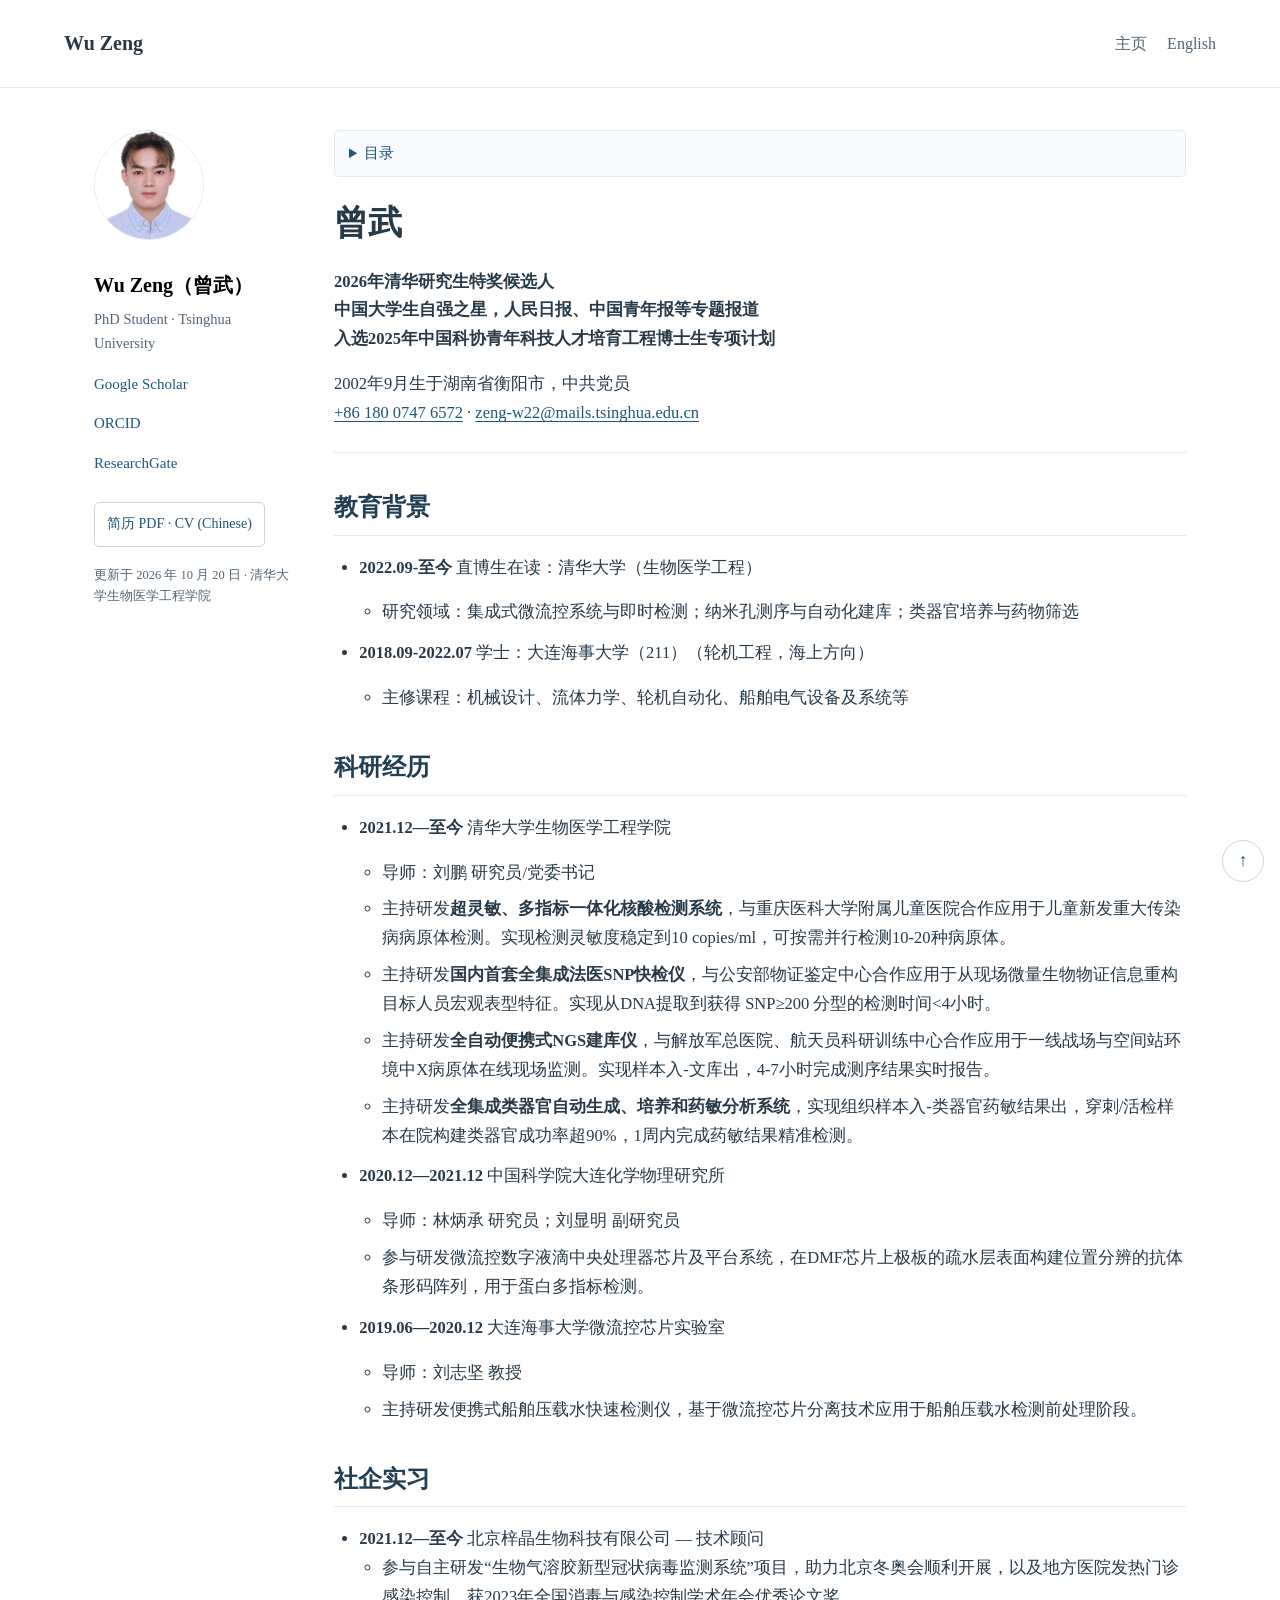
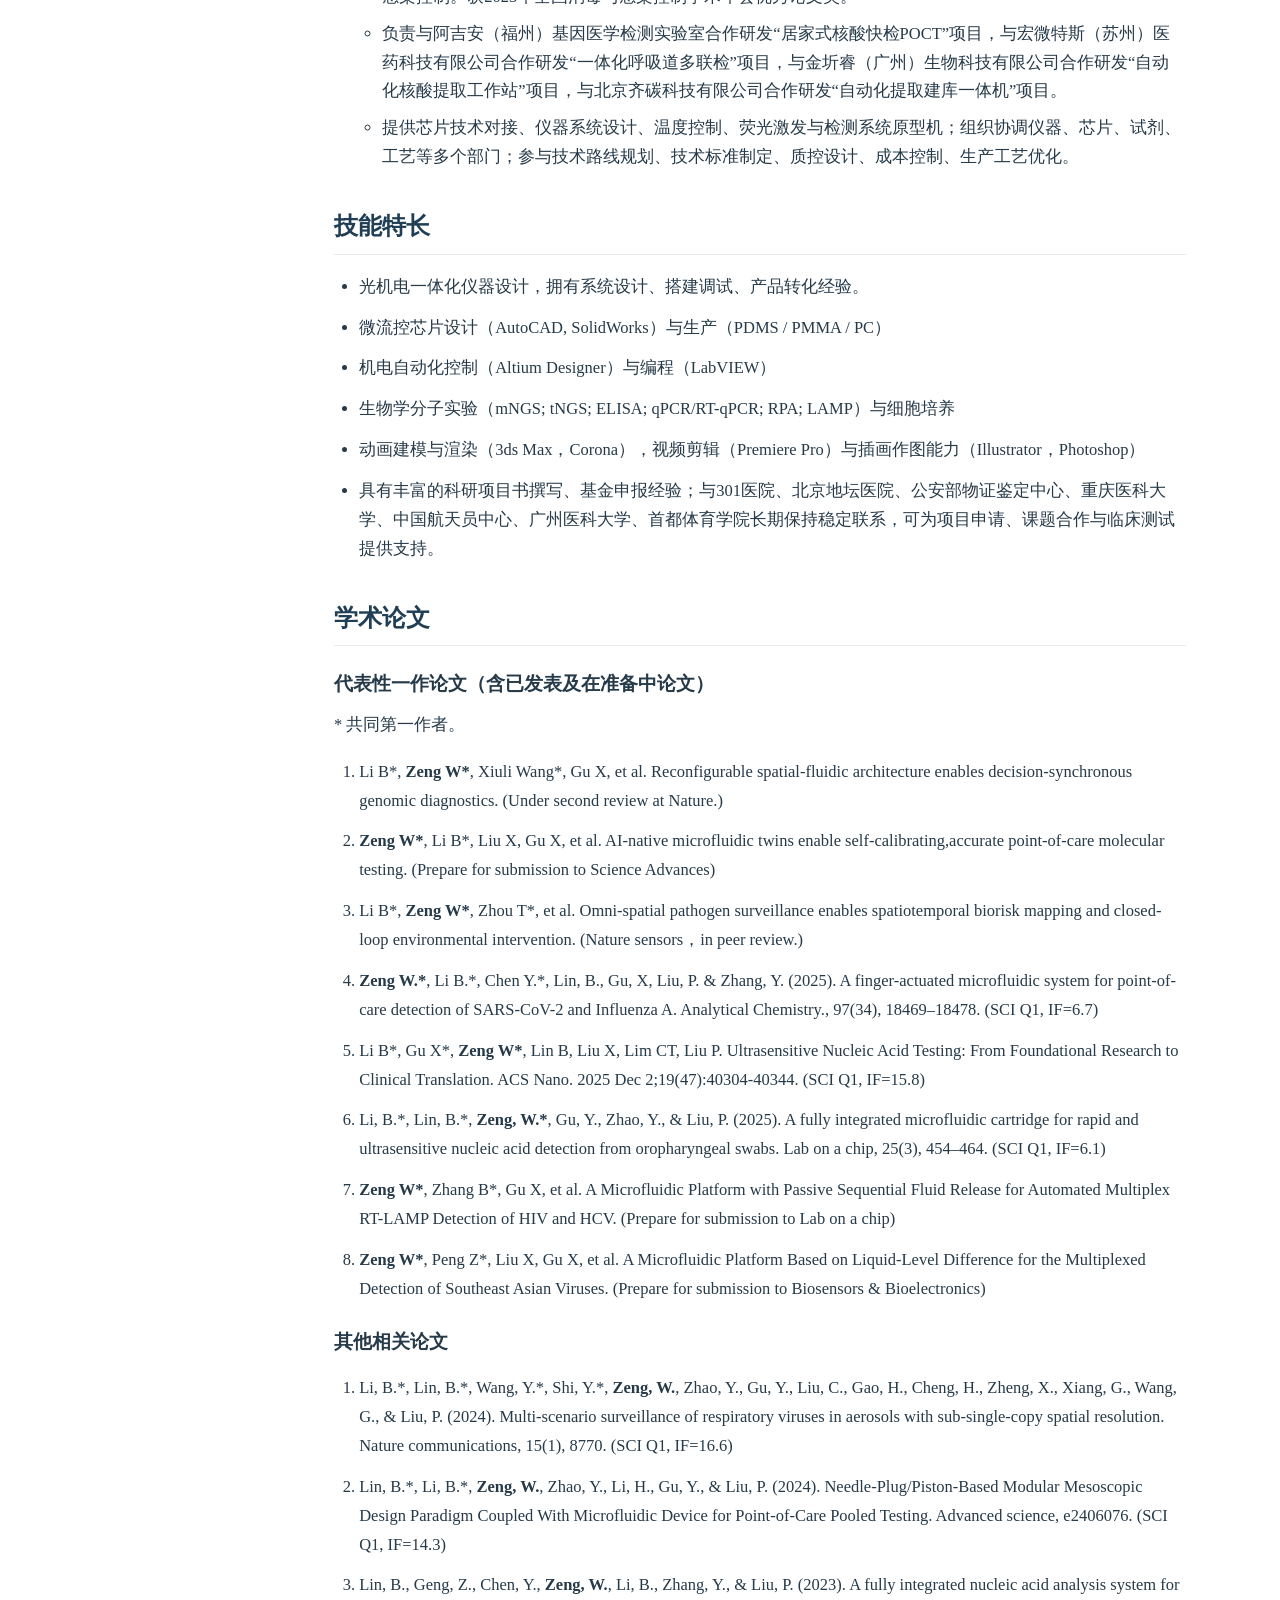
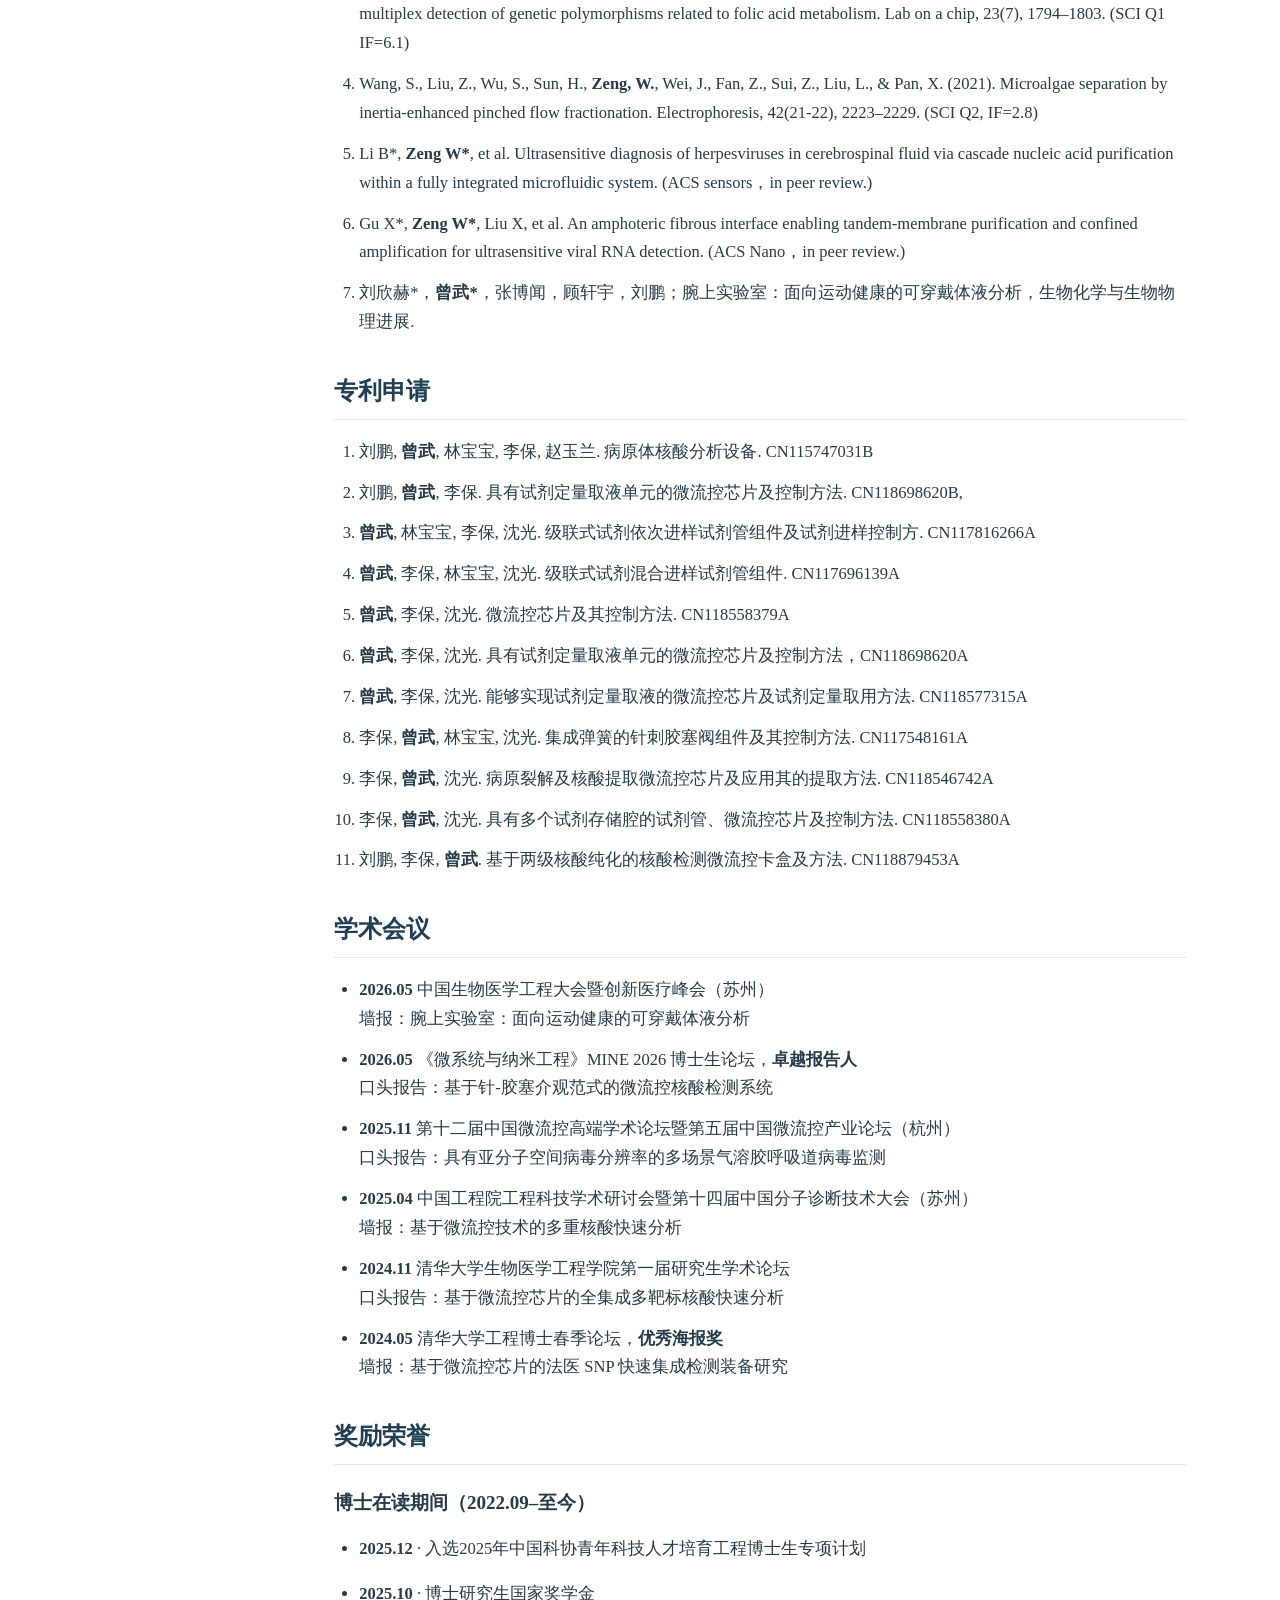
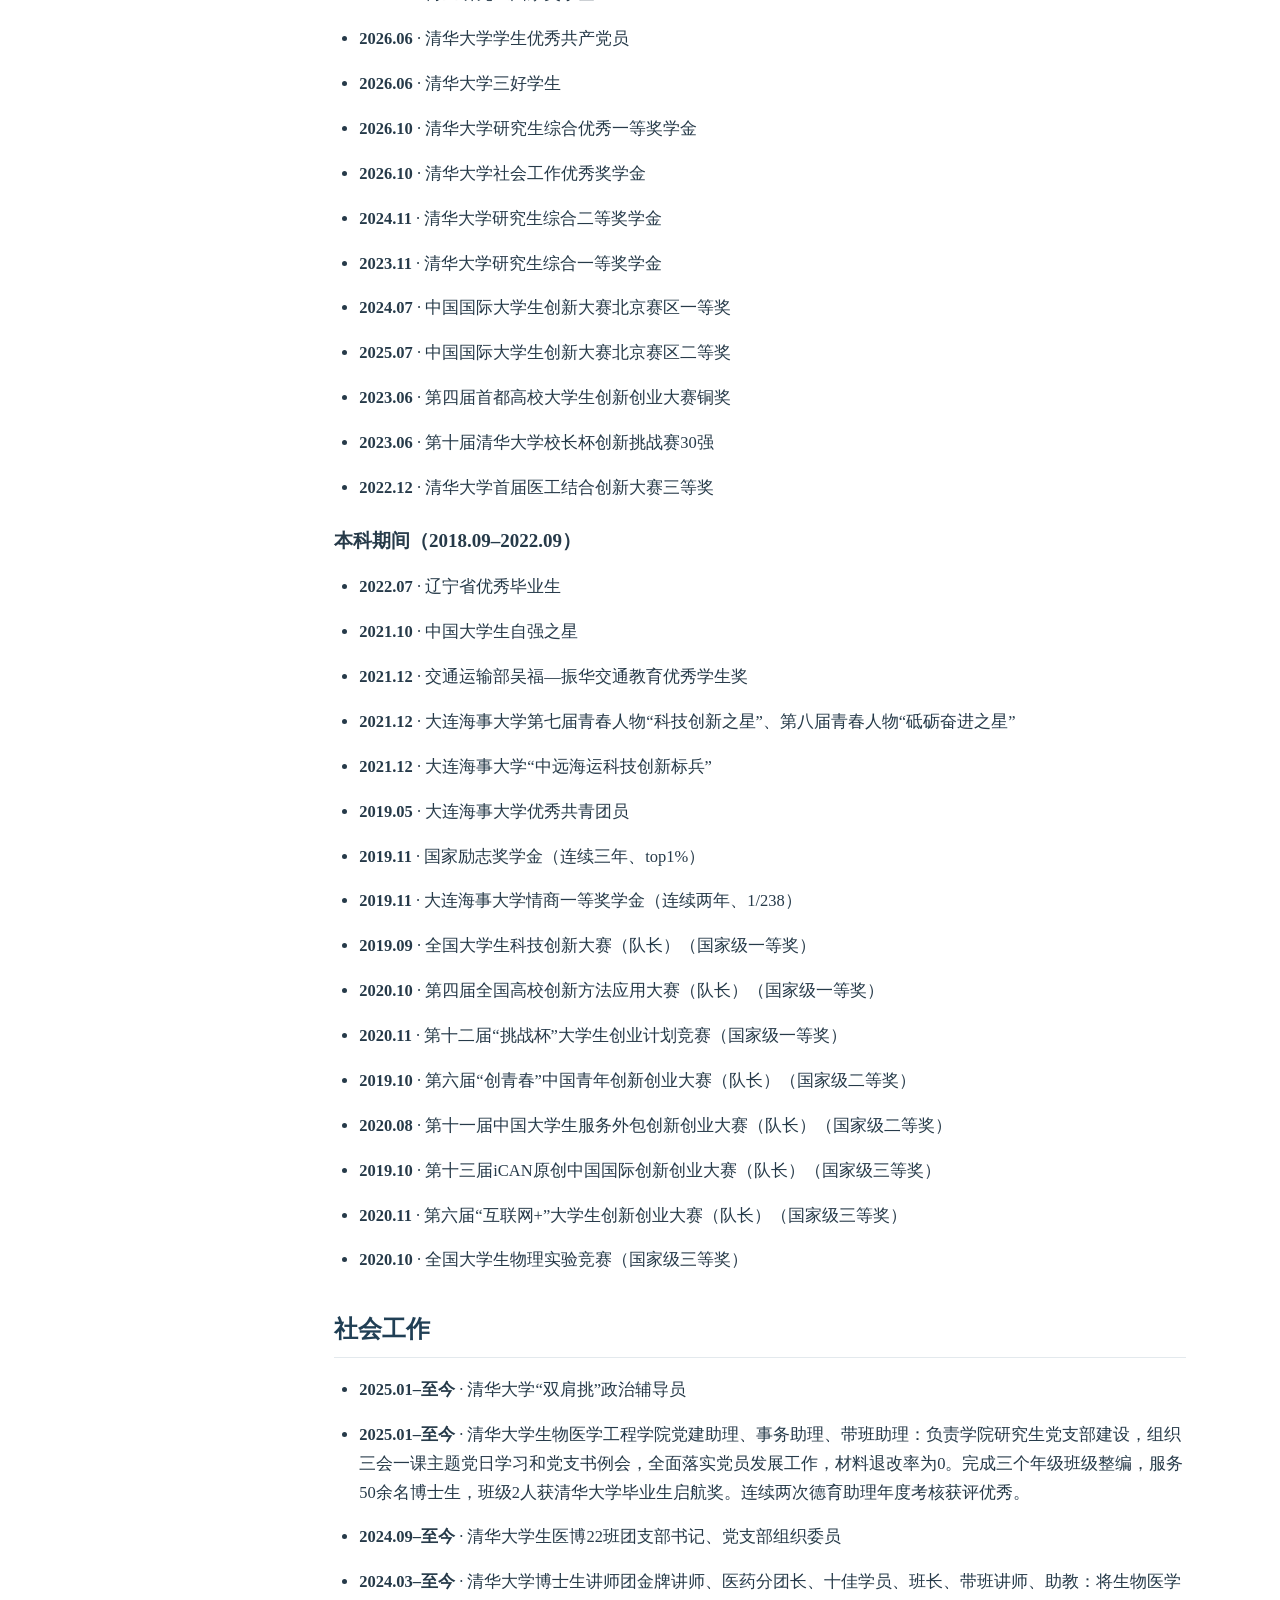
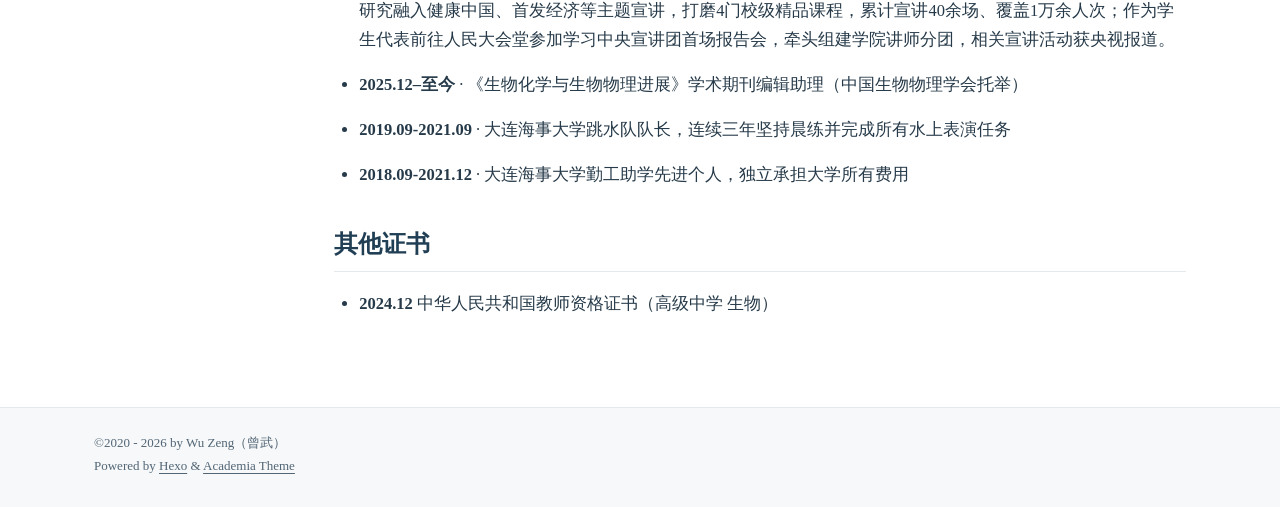
==== index.html @ 2850b3fa "Update profile from October 2026 resume Refresh bilingual publications, patents, awards, leadership " ====
<!DOCTYPE html><html lang="zh-CN"><head><meta charset="UTF-8"><meta http-equiv="X-UA-Compatible" content="IE=edge"><meta name="viewport" content="width=device-width, initial-scale=1"><title>曾武 Wu Zeng | 清华大学</title><meta name="author" content="Wu Zeng（曾武）"><meta name="description" content="曾武，清华大学生物医学工程直博生。研究领域包括集成式微流控系统、即时检测、纳米孔测序与自动化建库、类器官培养与药物筛选。"><meta name="theme-color" content="#233e55"><meta name="referrer" content="strict-origin-when-cross-origin"><link rel="canonical" href="https://zengwu.cc/"><link rel="alternate" hreflang="zh-CN" href="https://zengwu.cc/"><link rel="alternate" hreflang="en" href="https://zengwu.cc/About/"><meta property="og:type" content="profile"><meta property="og:title" content="曾武 Wu Zeng | 清华大学"><meta property="og:description" content="曾武，清华大学生物医学工程直博生。研究领域包括集成式微流控系统、即时检测、纳米孔测序与自动化建库、类器官培养与药物筛选。"><meta property="og:url" content="https://zengwu.cc/"><meta property="og:image" content="https://zengwu.cc/img/profile.png"><meta property="og:locale" content="zh_CN"><link rel="shortcut icon" href="/img/favicon.png"><link rel="stylesheet" href="/css/index.css"><link rel="stylesheet" href="/css/academic.css"></head><body id="top"><a class="skip-link" href="#main-content">跳至正文</a><header id="page_header"><div class="header_wrap"><div id="blog_name"><a class="blog_title" id="site-name" href="/">Wu Zeng</a></div><ul class="menus_items"><li class="menus_item"><a class="site-page" href="/"> 主页</a></li><li class="menus_item"><a class="site-page" href="/About/"> English</a></li></ul></div></header><main id="page_main"><div class="side-card sticky"><div class="card-wrap" itemscope itemtype="https://schema.org/Person"><div class="author-avatar"><img class="avatar-img" src="/img/profile.png" alt="曾武 Wu Zeng" width="110" height="110"></div><div class="author-discrip"><h3>Wu Zeng（曾武）</h3><p class="author-bio">PhD Student · Tsinghua University</p></div><div class="author-links"><ul class="social-links"><li><a class="e-social-link" href="https://scholar.google.com/citations?hl=zh-CN&amp;user=HeddSzEAAAAJ" target="_blank" rel="noopener noreferrer">Google Scholar</a></li><li><a class="e-social-link" href="https://orcid.org/0009-0006-3625-1698" target="_blank" rel="noopener noreferrer">ORCID</a></li><li><a class="e-social-link" href="https://www.researchgate.net/profile/Wu-Zeng-8?ev=hdr_xprf" target="_blank" rel="noopener noreferrer">ResearchGate</a></li></ul></div><a class="cv-links" href="/attaches/CV.pdf?v=290e15d41c3a" target="_blank" rel="noopener">简历 PDF · CV (Chinese)</a><p class="profile-updated">更新于 2026 年 10 月 20 日 · 清华大学生物医学工程学院</p></div></div><div class="page" id="main-content" itemscope itemtype="https://schema.org/CreativeWork"><details class="page-toc"><summary>目录</summary><nav aria-label="页面目录"><ol class="toc"><li class="toc-item toc-level-1"><a class="toc-link" href="#%E6%9B%BE%E6%AD%A6"><span class="toc-text">曾武</span></a><ol class="toc-child"><li class="toc-item toc-level-2"><a class="toc-link" href="#%E6%95%99%E8%82%B2%E8%83%8C%E6%99%AF"><span class="toc-text">教育背景</span></a></li><li class="toc-item toc-level-2"><a class="toc-link" href="#%E7%A7%91%E7%A0%94%E7%BB%8F%E5%8E%86"><span class="toc-text">科研经历</span></a></li><li class="toc-item toc-level-2"><a class="toc-link" href="#%E7%A4%BE%E4%BC%81%E5%AE%9E%E4%B9%A0"><span class="toc-text">社企实习</span></a></li><li class="toc-item toc-level-2"><a class="toc-link" href="#%E6%8A%80%E8%83%BD%E7%89%B9%E9%95%BF"><span class="toc-text">技能特长</span></a></li><li class="toc-item toc-level-2"><a class="toc-link" href="#%E5%AD%A6%E6%9C%AF%E8%AE%BA%E6%96%87"><span class="toc-text">学术论文</span></a></li><li class="toc-item toc-level-2"><a class="toc-link" href="#%E4%B8%93%E5%88%A9%E7%94%B3%E8%AF%B7"><span class="toc-text">专利申请</span></a></li><li class="toc-item toc-level-2"><a class="toc-link" href="#%E5%AD%A6%E6%9C%AF%E4%BC%9A%E8%AE%AE"><span class="toc-text">学术会议</span></a></li><li class="toc-item toc-level-2"><a class="toc-link" href="#%E5%A5%96%E5%8A%B1%E8%8D%A3%E8%AA%89"><span class="toc-text">奖励荣誉</span></a></li><li class="toc-item toc-level-2"><a class="toc-link" href="#%E7%A4%BE%E4%BC%9A%E5%B7%A5%E4%BD%9C"><span class="toc-text">社会工作</span></a></li><li class="toc-item toc-level-2"><a class="toc-link" href="#%E5%85%B6%E4%BB%96%E8%AF%81%E4%B9%A6"><span class="toc-text">其他证书</span></a></li></ol></li></ol></nav></details><article><h1 id="曾武"><a href="#曾武" class="headerlink" title="曾武"></a>曾武</h1><p><strong>2026年清华研究生特奖候选人</strong><br><strong>中国大学生自强之星，人民日报、中国青年报等专题报道</strong><br><strong>入选2025年中国科协青年科技人才培育工程博士生专项计划</strong></p>
<p>2002年9月生于湖南省衡阳市，中共党员<br><a href="tel:+8618007476572">+86 180 0747 6572</a> · <a href="mailto:&#x7a;&#101;&#110;&#103;&#x2d;&#x77;&#50;&#x32;&#x40;&#x6d;&#97;&#105;&#x6c;&#115;&#46;&#116;&#x73;&#x69;&#110;&#x67;&#104;&#x75;&#97;&#46;&#101;&#100;&#x75;&#46;&#x63;&#110;">zeng-w22@mails.tsinghua.edu.cn</a></p>
<hr>
<h2 id="教育背景"><a href="#教育背景" class="headerlink" title="教育背景"></a>教育背景</h2><ul>
<li><p><strong>2022.09-至今</strong>  直博生在读：清华大学（生物医学工程）  </p>
<ul>
<li>研究领域：集成式微流控系统与即时检测；纳米孔测序与自动化建库；类器官培养与药物筛选</li>
</ul>
</li>
<li><p><strong>2018.09-2022.07</strong>  学士：大连海事大学（211）（轮机工程，海上方向）  </p>
<ul>
<li>主修课程：机械设计、流体力学、轮机自动化、船舶电气设备及系统等</li>
</ul>
</li>
</ul>
<h2 id="科研经历"><a href="#科研经历" class="headerlink" title="科研经历"></a>科研经历</h2><ul>
<li><p><strong>2021.12—至今</strong>  清华大学生物医学工程学院  </p>
<ul>
<li>导师：刘鹏 研究员&#x2F;党委书记</li>
<li>主持研发<strong>超灵敏、多指标一体化核酸检测系统</strong>，与重庆医科大学附属儿童医院合作应用于儿童新发重大传染病病原体检测。实现检测灵敏度稳定到10 copies&#x2F;ml，可按需并行检测10-20种病原体。</li>
<li>主持研发<strong>国内首套全集成法医SNP快检仪</strong>，与公安部物证鉴定中心合作应用于从现场微量生物物证信息重构目标人员宏观表型特征。实现从DNA提取到获得 SNP≥200 分型的检测时间&lt;4小时。</li>
<li>主持研发<strong>全自动便携式NGS建库仪</strong>，与解放军总医院、航天员科研训练中心合作应用于一线战场与空间站环境中X病原体在线现场监测。实现样本入-文库出，4-7小时完成测序结果实时报告。</li>
<li>主持研发<strong>全集成类器官自动生成、培养和药敏分析系统</strong>，实现组织样本入-类器官药敏结果出，穿刺&#x2F;活检样本在院构建类器官成功率超90%，1周内完成药敏结果精准检测。</li>
</ul>
</li>
<li><p><strong>2020.12—2021.12</strong>  中国科学院大连化学物理研究所  </p>
<ul>
<li>导师：林炳承 研究员；刘显明 副研究员</li>
<li>参与研发微流控数字液滴中央处理器芯片及平台系统，在DMF芯片上极板的疏水层表面构建位置分辨的抗体条形码阵列，用于蛋白多指标检测。</li>
</ul>
</li>
<li><p><strong>2019.06—2020.12</strong>  大连海事大学微流控芯片实验室  </p>
<ul>
<li>导师：刘志坚 教授</li>
<li>主持研发便携式船舶压载水快速检测仪，基于微流控芯片分离技术应用于船舶压载水检测前处理阶段。</li>
</ul>
</li>
</ul>
<h2 id="社企实习"><a href="#社企实习" class="headerlink" title="社企实习"></a>社企实习</h2><ul>
<li><strong>2021.12—至今</strong>  北京梓晶生物科技有限公司 — 技术顾问<ul>
<li>参与自主研发“生物气溶胶新型冠状病毒监测系统”项目，助力北京冬奥会顺利开展，以及地方医院发热门诊感染控制。获2023年全国消毒与感染控制学术年会优秀论文奖。</li>
<li>负责与阿吉安（福州）基因医学检测实验室合作研发“居家式核酸快检POCT”项目，与宏微特斯（苏州）医药科技有限公司合作研发“一体化呼吸道多联检”项目，与金圻睿（广州）生物科技有限公司合作研发“自动化核酸提取工作站”项目，与北京齐碳科技有限公司合作研发“自动化提取建库一体机”项目。</li>
<li>提供芯片技术对接、仪器系统设计、温度控制、荧光激发与检测系统原型机；组织协调仪器、芯片、试剂、工艺等多个部门；参与技术路线规划、技术标准制定、质控设计、成本控制、生产工艺优化。</li>
</ul>
</li>
</ul>
<h2 id="技能特长"><a href="#技能特长" class="headerlink" title="技能特长"></a>技能特长</h2><ul>
<li>光机电一体化仪器设计，拥有系统设计、搭建调试、产品转化经验。</li>
<li>微流控芯片设计（AutoCAD, SolidWorks）与生产（PDMS &#x2F; PMMA &#x2F; PC）</li>
<li>机电自动化控制（Altium Designer）与编程（LabVIEW）</li>
<li>生物学分子实验（mNGS; tNGS; ELISA; qPCR&#x2F;RT-qPCR; RPA; LAMP）与细胞培养</li>
<li>动画建模与渲染（3ds Max，Corona），视频剪辑（Premiere Pro）与插画作图能力（Illustrator，Photoshop）</li>
<li>具有丰富的科研项目书撰写、基金申报经验；与301医院、北京地坛医院、公安部物证鉴定中心、重庆医科大学、中国航天员中心、广州医科大学、首都体育学院长期保持稳定联系，可为项目申请、课题合作与临床测试提供支持。</li>
</ul>
<h2 id="学术论文"><a href="#学术论文" class="headerlink" title="学术论文"></a>学术论文</h2><h3 id="代表性一作论文（含已发表及在准备中论文）"><a href="#代表性一作论文（含已发表及在准备中论文）" class="headerlink" title="代表性一作论文（含已发表及在准备中论文）"></a>代表性一作论文（含已发表及在准备中论文）</h3><p>&#42; 共同第一作者。</p>
<ol>
<li>Li B&#42;, <strong>Zeng W&#42;</strong>, Xiuli Wang&#42;, Gu X, et al. Reconfigurable spatial-fluidic architecture enables decision-synchronous genomic diagnostics. (Under second review at Nature.)</li>
<li><strong>Zeng W&#42;</strong>, Li B&#42;, Liu X, Gu X, et al. AI-native microfluidic twins enable self-calibrating,accurate point-of-care molecular testing. (Prepare for submission to Science Advances)</li>
<li>Li B&#42;, <strong>Zeng W&#42;</strong>, Zhou T&#42;, et al. Omni-spatial pathogen surveillance enables spatiotemporal biorisk mapping and closed-loop environmental intervention. (Nature sensors，in peer review.)</li>
<li><strong>Zeng W.&#42;</strong>, Li B.&#42;, Chen Y.&#42;, Lin, B., Gu, X, Liu, P. &amp; Zhang, Y. (2025). A finger-actuated microfluidic system for point-of-care detection of SARS-CoV-2 and Influenza A. Analytical Chemistry., 97(34), 18469–18478. (SCI Q1, IF&#x3D;6.7)</li>
<li>Li B&#42;, Gu X&#42;, <strong>Zeng W&#42;</strong>, Lin B, Liu X, Lim CT, Liu P. Ultrasensitive Nucleic Acid Testing: From Foundational Research to Clinical Translation. ACS Nano. 2025 Dec 2;19(47):40304-40344. (SCI Q1, IF&#x3D;15.8)</li>
<li>Li, B.&#42;, Lin, B.&#42;, <strong>Zeng, W.&#42;</strong>, Gu, Y., Zhao, Y., &amp; Liu, P. (2025). A fully integrated microfluidic cartridge for rapid and ultrasensitive nucleic acid detection from oropharyngeal swabs. Lab on a chip, 25(3), 454–464. (SCI Q1, IF&#x3D;6.1)</li>
<li><strong>Zeng W&#42;</strong>, Zhang B&#42;, Gu X, et al. A Microfluidic Platform with Passive Sequential Fluid Release for Automated Multiplex RT-LAMP Detection of HIV and HCV. (Prepare for submission to Lab on a chip)</li>
<li><strong>Zeng W&#42;</strong>, Peng Z&#42;, Liu X, Gu X, et al. A Microfluidic Platform Based on Liquid-Level Difference for the Multiplexed Detection of Southeast Asian Viruses. (Prepare for submission to Biosensors &amp; Bioelectronics)</li>
</ol>
<h3 id="其他相关论文"><a href="#其他相关论文" class="headerlink" title="其他相关论文"></a>其他相关论文</h3><ol>
<li>Li, B.&#42;, Lin, B.&#42;, Wang, Y.&#42;, Shi, Y.&#42;, <strong>Zeng, W.</strong>, Zhao, Y., Gu, Y., Liu, C., Gao, H., Cheng, H., Zheng, X., Xiang, G., Wang, G., &amp; Liu, P. (2024). Multi-scenario surveillance of respiratory viruses in aerosols with sub-single-copy spatial resolution. Nature communications, 15(1), 8770. (SCI Q1, IF&#x3D;16.6)</li>
<li>Lin, B.&#42;, Li, B.&#42;, <strong>Zeng, W.</strong>, Zhao, Y., Li, H., Gu, Y., &amp; Liu, P. (2024). Needle-Plug&#x2F;Piston-Based Modular Mesoscopic Design Paradigm Coupled With Microfluidic Device for Point-of-Care Pooled Testing. Advanced science, e2406076. (SCI Q1, IF&#x3D;14.3)</li>
<li>Lin, B., Geng, Z., Chen, Y., <strong>Zeng, W.</strong>, Li, B., Zhang, Y., &amp; Liu, P. (2023). A fully integrated nucleic acid analysis system for multiplex detection of genetic polymorphisms related to folic acid metabolism. Lab on a chip, 23(7), 1794–1803. (SCI Q1 IF&#x3D;6.1)</li>
<li>Wang, S., Liu, Z., Wu, S., Sun, H., <strong>Zeng, W.</strong>, Wei, J., Fan, Z., Sui, Z., Liu, L., &amp; Pan, X. (2021). Microalgae separation by inertia-enhanced pinched flow fractionation. Electrophoresis, 42(21-22), 2223–2229. (SCI Q2, IF&#x3D;2.8)</li>
<li>Li B&#42;, <strong>Zeng W&#42;</strong>, et al. Ultrasensitive diagnosis of herpesviruses in cerebrospinal fluid via cascade nucleic acid purification within a fully integrated microfluidic system. (ACS sensors，in peer review.)</li>
<li>Gu X&#42;, <strong>Zeng W&#42;</strong>, Liu X, et al. An amphoteric fibrous interface enabling tandem-membrane purification and confined amplification for ultrasensitive viral RNA detection. (ACS Nano，in peer review.)</li>
<li>刘欣赫&#42;，<strong>曾武&#42;</strong>，张博闻，顾轩宇，刘鹏；腕上实验室：面向运动健康的可穿戴体液分析，生物化学与生物物理进展.</li>
</ol>
<h2 id="专利申请"><a href="#专利申请" class="headerlink" title="专利申请"></a>专利申请</h2><ol>
<li>刘鹏, <strong>曾武</strong>, 林宝宝, 李保, 赵玉兰. 病原体核酸分析设备. CN115747031B</li>
<li>刘鹏, <strong>曾武</strong>, 李保. 具有试剂定量取液单元的微流控芯片及控制方法. CN118698620B,</li>
<li><strong>曾武</strong>, 林宝宝, 李保, 沈光. 级联式试剂依次进样试剂管组件及试剂进样控制方. CN117816266A</li>
<li><strong>曾武</strong>, 李保, 林宝宝, 沈光. 级联式试剂混合进样试剂管组件. CN117696139A</li>
<li><strong>曾武</strong>, 李保, 沈光. 微流控芯片及其控制方法. CN118558379A</li>
<li><strong>曾武</strong>, 李保, 沈光. 具有试剂定量取液单元的微流控芯片及控制方法，CN118698620A</li>
<li><strong>曾武</strong>, 李保, 沈光. 能够实现试剂定量取液的微流控芯片及试剂定量取用方法. CN118577315A</li>
<li>李保, <strong>曾武</strong>, 林宝宝, 沈光. 集成弹簧的针刺胶塞阀组件及其控制方法. CN117548161A</li>
<li>李保, <strong>曾武</strong>, 沈光. 病原裂解及核酸提取微流控芯片及应用其的提取方法. CN118546742A</li>
<li>李保, <strong>曾武</strong>, 沈光. 具有多个试剂存储腔的试剂管、微流控芯片及控制方法. CN118558380A</li>
<li>刘鹏, 李保, <strong>曾武</strong>. 基于两级核酸纯化的核酸检测微流控卡盒及方法. CN118879453A</li>
</ol>
<h2 id="学术会议"><a href="#学术会议" class="headerlink" title="学术会议"></a>学术会议</h2><ul>
<li><strong>2026.05</strong> 中国生物医学工程大会暨创新医疗峰会（苏州）<br>墙报：腕上实验室：面向运动健康的可穿戴体液分析</li>
<li><strong>2026.05</strong> 《微系统与纳米工程》MINE 2026 博士生论坛，<strong>卓越报告人</strong><br>口头报告：基于针-胶塞介观范式的微流控核酸检测系统</li>
<li><strong>2025.11</strong> 第十二届中国微流控高端学术论坛暨第五届中国微流控产业论坛（杭州）<br>口头报告：具有亚分子空间病毒分辨率的多场景气溶胶呼吸道病毒监测</li>
<li><strong>2025.04</strong> 中国工程院工程科技学术研讨会暨第十四届中国分子诊断技术大会（苏州）<br>墙报：基于微流控技术的多重核酸快速分析</li>
<li><strong>2024.11</strong> 清华大学生物医学工程学院第一届研究生学术论坛<br>口头报告：基于微流控芯片的全集成多靶标核酸快速分析</li>
<li><strong>2024.05</strong> 清华大学工程博士春季论坛，<strong>优秀海报奖</strong><br>墙报：基于微流控芯片的法医 SNP 快速集成检测装备研究</li>
</ul>
<h2 id="奖励荣誉"><a href="#奖励荣誉" class="headerlink" title="奖励荣誉"></a>奖励荣誉</h2><h3 id="博士在读期间（2022-09–至今）"><a href="#博士在读期间（2022-09–至今）" class="headerlink" title="博士在读期间（2022.09–至今）"></a>博士在读期间（2022.09–至今）</h3><ul>
<li><p><strong>2025.12</strong> · 入选2025年中国科协青年科技人才培育工程博士生专项计划</p>
</li>
<li><p><strong>2025.10</strong> · 博士研究生国家奖学金</p>
</li>
<li><p><strong>2026.06</strong> · 清华大学学生优秀共产党员</p>
</li>
<li><p><strong>2026.06</strong> · 清华大学三好学生</p>
</li>
<li><p><strong>2026.10</strong> · 清华大学研究生综合优秀一等奖学金</p>
</li>
<li><p><strong>2026.10</strong> · 清华大学社会工作优秀奖学金</p>
</li>
<li><p><strong>2024.11</strong> · 清华大学研究生综合二等奖学金</p>
</li>
<li><p><strong>2023.11</strong> · 清华大学研究生综合一等奖学金</p>
</li>
<li><p><strong>2024.07</strong> · 中国国际大学生创新大赛北京赛区一等奖</p>
</li>
<li><p><strong>2025.07</strong> · 中国国际大学生创新大赛北京赛区二等奖</p>
</li>
<li><p><strong>2023.06</strong> · 第四届首都高校大学生创新创业大赛铜奖</p>
</li>
<li><p><strong>2023.06</strong> · 第十届清华大学校长杯创新挑战赛30强</p>
</li>
<li><p><strong>2022.12</strong> · 清华大学首届医工结合创新大赛三等奖</p>
</li>
</ul>
<h3 id="本科期间（2018-09–2022-09）"><a href="#本科期间（2018-09–2022-09）" class="headerlink" title="本科期间（2018.09–2022.09）"></a>本科期间（2018.09–2022.09）</h3><ul>
<li><p><strong>2022.07</strong> · 辽宁省优秀毕业生</p>
</li>
<li><p><strong>2021.10</strong> · 中国大学生自强之星</p>
</li>
<li><p><strong>2021.12</strong> · 交通运输部吴福—振华交通教育优秀学生奖</p>
</li>
<li><p><strong>2021.12</strong> · 大连海事大学第七届青春人物“科技创新之星”、第八届青春人物“砥砺奋进之星”</p>
</li>
<li><p><strong>2021.12</strong> · 大连海事大学“中远海运科技创新标兵”</p>
</li>
<li><p><strong>2019.05</strong> · 大连海事大学优秀共青团员</p>
</li>
<li><p><strong>2019.11</strong> · 国家励志奖学金（连续三年、top1%）</p>
</li>
<li><p><strong>2019.11</strong> · 大连海事大学情商一等奖学金（连续两年、1&#x2F;238）</p>
</li>
<li><p><strong>2019.09</strong> · 全国大学生科技创新大赛（队长）（国家级一等奖）</p>
</li>
<li><p><strong>2020.10</strong> · 第四届全国高校创新方法应用大赛（队长）（国家级一等奖）</p>
</li>
<li><p><strong>2020.11</strong> · 第十二届“挑战杯”大学生创业计划竞赛（国家级一等奖）</p>
</li>
<li><p><strong>2019.10</strong> · 第六届“创青春”中国青年创新创业大赛（队长）（国家级二等奖）</p>
</li>
<li><p><strong>2020.08</strong> · 第十一届中国大学生服务外包创新创业大赛（队长）（国家级二等奖）</p>
</li>
<li><p><strong>2019.10</strong> · 第十三届iCAN原创中国国际创新创业大赛（队长）（国家级三等奖）</p>
</li>
<li><p><strong>2020.11</strong> · 第六届“互联网+”大学生创新创业大赛（队长）（国家级三等奖）</p>
</li>
<li><p><strong>2020.10</strong> · 全国大学生物理实验竞赛（国家级三等奖）</p>
</li>
</ul>
<h2 id="社会工作"><a href="#社会工作" class="headerlink" title="社会工作"></a>社会工作</h2><ul>
<li><p><strong>2025.01–至今</strong> · 清华大学“双肩挑”政治辅导员</p>
</li>
<li><p><strong>2025.01–至今</strong> · 清华大学生物医学工程学院党建助理、事务助理、带班助理：负责学院研究生党支部建设，组织三会一课主题党日学习和党支书例会，全面落实党员发展工作，材料退改率为0。完成三个年级班级整编，服务50余名博士生，班级2人获清华大学毕业生启航奖。连续两次德育助理年度考核获评优秀。</p>
</li>
<li><p><strong>2024.09–至今</strong> · 清华大学生医博22班团支部书记、党支部组织委员</p>
</li>
<li><p><strong>2024.03–至今</strong> · 清华大学博士生讲师团金牌讲师、医药分团长、十佳学员、班长、带班讲师、助教：将生物医学研究融入健康中国、首发经济等主题宣讲，打磨4门校级精品课程，累计宣讲40余场、覆盖1万余人次；作为学生代表前往人民大会堂参加学习中央宣讲团首场报告会，牵头组建学院讲师分团，相关宣讲活动获央视报道。</p>
</li>
<li><p><strong>2025.12–至今</strong> · 《生物化学与生物物理进展》学术期刊编辑助理（中国生物物理学会托举）</p>
</li>
<li><p><strong>2019.09-2021.09</strong> · 大连海事大学跳水队队长，连续三年坚持晨练并完成所有水上表演任务</p>
</li>
<li><p><strong>2018.09-2021.12</strong> · 大连海事大学勤工助学先进个人，独立承担大学所有费用</p>
</li>
</ul>
<h2 id="其他证书"><a href="#其他证书" class="headerlink" title="其他证书"></a>其他证书</h2><ul>
<li><strong>2024.12</strong> 中华人民共和国教师资格证书（高级中学 生物）</li>
</ul>
</article></div></main><a class="back-to-top" href="#top" aria-label="回到顶部">↑</a><footer id="page_footer"><div class="footer_wrap"><div class="copyright">&copy;2020 - 2026 by Wu Zeng（曾武）</div><div class="theme-info">Powered by <a target="_blank" href="https://hexo.io" rel="nofollow noopener">Hexo</a> & <a target="_blank" href="https://github.com/PhosphorW/hexo-theme-academia" rel="nofollow noopener">Academia Theme</a></div></div></footer></body></html>
---- css/index.css ----
.page pre,
.page .highlight {
  overflow: auto;
  margin: 0 0 1rem;
  padding: 0;
  background: #f8f8f8;
  color: #525252;
  font-size: 1.6rem;
  clear: both;
}
figure.highlight {
  position: relative;
}
.page .highlight code {
  padding: 0.2rem 0.3rem;
  word-wrap: break-word;
  font-size: 1.6rem !important;
}
.page pre {
  padding: 10px 20px;
}
.page pre code {
  padding: 0;
  background: none;
  color: #525252;
  text-shadow: none;
}
.page .highlight {
  position: relative;
  border-radius: 1px;
}
.page .highlight pre {
  margin: 0;
  padding: 8px 0;
  border: none;
}
.page .highlight .line::selection {
  background: rgba(128,203,196,0.251);
  color: #525252;
}
.page .highlight .line.marked {
  background-color: rgba(128,203,196,0.251);
}
.page .highlight table {
  position: relative;
  margin: 0;
  width: auto;
  border: none;
}
.page .highlight td {
  padding: 0;
  border: none;
}
.page .highlight .gutter pre {
  padding-right: 0.8rem;
  padding-left: 0.7rem;
  background-color: #f8f8f8;
  color: #cfd8dc;
  text-align: right;
}
.page .highlight .code pre {
  padding-right: 0.5rem;
  padding-left: 0.5rem;
  width: 100%;
  background-color: #f8f8f8;
}
.page .highlight .line {
  height: 1rem;
}
.page .gutter {
  user-select: none;
  -webkit-user-select: none;
  -moz-user-select: none;
  -ms-user-select: none;
}
.page .gist table {
  width: auto;
}
.page .gist table td {
  border: none;
}
.page pre .deletion {
  background: #fdd;
}
.page pre .addition {
  background: #dfd;
}
.page pre .meta {
  color: #7c4dff;
}
.page pre .comment {
  color: rgba(144,164,174,0.565);
}
.page pre .comment::selection {
  background: rgba(128,203,196,0.251);
  color: #525252;
}
.page pre .variable,
.page pre .attribute,
.page pre .regexp,
.page pre .ruby .constant,
.page pre .xml .tag .title,
.page pre .xml .pi,
.page pre .xml .doctype,
.page pre .html .doctype,
.page pre .css .id,
.page pre .tag .name,
.page pre .css .class,
.page pre .css .pseudo {
  color: #e53935;
}
.page pre .variable::selection,
.page pre .attribute::selection,
.page pre .regexp::selection,
.page pre .ruby .constant::selection,
.page pre .xml .tag .title::selection,
.page pre .xml .pi::selection,
.page pre .xml .doctype::selection,
.page pre .html .doctype::selection,
.page pre .css .id::selection,
.page pre .tag .name::selection,
.page pre .css .class::selection,
.page pre .css .pseudo::selection {
  background: rgba(128,203,196,0.251);
  color: #525252;
}
.page pre .tag {
  color: #c62641;
}
.page pre .tag::selection {
  background: rgba(128,203,196,0.251);
  color: #525252;
}
.page pre .number,
.page pre .preprocessor,
.page pre .literal,
.page pre .params,
.page pre .constant,
.page pre .command {
  color: #f76d47;
}
.page pre .number::selection,
.page pre .preprocessor::selection,
.page pre .literal::selection,
.page pre .params::selection,
.page pre .constant::selection,
.page pre .command::selection {
  background: rgba(128,203,196,0.251);
  color: #525252;
}
.page pre .built_in {
  color: #ffb62c;
}
.page pre .built_in::selection {
  background: rgba(128,203,196,0.251);
  color: #525252;
}
.page pre .ruby .class .title,
.page pre .css .rules .attribute,
.page pre .string,
.page pre .value,
.page pre .inheritance,
.page pre .header,
.page pre .ruby .symbol,
.page pre .xml .cdata,
.page pre .special,
.page pre .number,
.page pre .formula {
  color: #0086b3;
}
.page pre .ruby .class .title::selection,
.page pre .css .rules .attribute::selection,
.page pre .string::selection,
.page pre .value::selection,
.page pre .inheritance::selection,
.page pre .header::selection,
.page pre .ruby .symbol::selection,
.page pre .xml .cdata::selection,
.page pre .special::selection,
.page pre .number::selection,
.page pre .formula::selection {
  background: rgba(128,203,196,0.251);
  color: #525252;
}
.page pre .keyword,
.page pre .title,
.page pre .css .hexcolor {
  color: #c62641;
}
.page pre .keyword::selection,
.page pre .title::selection,
.page pre .css .hexcolor::selection {
  background: rgba(128,203,196,0.251);
  color: #525252;
}
.page pre .function,
.page pre .python .decorator,
.page pre .python .title,
.page pre .ruby .function .title,
.page pre .ruby .title .keyword,
.page pre .perl .sub,
.page pre .javascript .title,
.page pre .coffeescript .title {
  color: #6182b8;
}
.page pre .function::selection,
.page pre .python .decorator::selection,
.page pre .python .title::selection,
.page pre .ruby .function .title::selection,
.page pre .ruby .title .keyword::selection,
.page pre .perl .sub::selection,
.page pre .javascript .title::selection,
.page pre .coffeescript .title::selection {
  background: rgba(128,203,196,0.251);
  color: #525252;
}
.page pre .tag .attr,
.page pre .javascript .function {
  color: #7c4dff;
}
.page pre .tag .attr::selection,
.page pre .javascript .function::selection {
  background: rgba(128,203,196,0.251);
  color: #525252;
}
* {
  -webkit-text-size-adjust: none;
}
html {
  height: 100%;
  margin: 0;
  font-size: 62.5%;
  -webkit-font-smoothing: antialiased;
  box-sizing: border-box;
}
body {
  height: 100%;
  margin: 0;
  padding: 0;
  color: #494e52;
  font-size: 1.8em;
  line-height: 1.5;
  font-family: "Times New Roman", FangSong, STFangsong, sans-serif;
  scroll-behavior: smooth;
}
a,
span,
.btn {
  font-family: "Times New Roman", FangSong, STFangsong, sans-serif;
}
img {
  max-width: 100%;
}
blockquote {
  position: relative;
  color: #999;
  font-weight: 400;
  background-color: #f7f7f7;
  border-left: 5px solid #777;
  padding: 1rem 1rem 1rem 1.5rem;
  margin: 1rem 3rem 1rem 2rem;
}
blockquote p {
  margin: 0;
}
#page_header {
  position: relative;
  border-bottom: 1px solid #f2f3f3;
  -webkit-animation: intro 0.3s both;
  animation: intro 0.3s both;
  -webkit-animation-delay: 0.15s;
  animation-delay: 0.15s;
  z-index: 20;
}
.header_wrap {
  max-width: 1200px;
  margin-left: auto;
  margin-right: auto;
  clear: both;
  padding: 1.6rem 2rem 1rem;
  font-size: 2rem;
}
#blog_name {
  display: inline-block;
  width: auto;
  vertical-align: top;
}
#blog_name a {
  display: block;
  margin: 0 1.6rem;
  padding: 0.8rem 0;
  color: #7a8288;
  font-weight: 600;
  text-decoration: none;
  -webkit-transition: all 0.2s ease-in-out;
  transition: all 0.2s ease-in-out;
}
#blog_name a:hover {
  color: #000;
}
@media (max-width: 34em) {
  .menus-open .menus_items {
    visibility: visible;
    opacity: 1;
    pointer-events: auto;
  }
  .menus_items {
    visibility: hidden;
    opacity: 0;
    position: absolute;
    right: 10px;
    margin: 0;
    box-shadow: rgba(0,0,0,0.25) 0px 0px 10px;
    padding: 5px;
    border-width: 1px;
    border-style: solid;
    border-color: #f2f3f3;
    border-image: initial;
    border-radius: 4px;
    background: #fff;
    list-style: none;
    transition: all ease-in-out 0.2s;
    pointer-events: none;
  }
  .menus_items::before {
    display: block;
    content: "";
    position: absolute;
    top: -10px;
    left: calc(50% + 15px);
    width: 0px;
    z-index: 0;
    border-style: solid;
    border-width: 0px 10px 10px;
    border-color: #fff transparent;
  }
  .menus_items li {
    display: block;
    border-bottom: 1px solid #f2f3f3;
  }
  .menus_items li a {
    display: block;
    color: #7a8288;
    font-size: 1.6rem;
    margin: 0px;
    padding: 8px 15px;
    text-decoration: none;
    transition: all 0.2s ease-in-out 0s;
  }
}
.menus_icon {
  display: inline-block;
  position: absolute;
  right: 30px;
  top: 22px;
  height: 30px;
  width: 30px;
  background-color: #7a8288;
  color: #fff;
  cursor: pointer;
  padding: 0px 0.3rem;
  border-width: 0px;
  outline: none;
}
.menus-open .navicon {
  background: transparent;
}
.menus-open .navicon::before {
  transform-origin: 50% 50%;
  top: 0px;
  left: -3px;
  width: 25px;
  transform: rotate3d(0, 0, 1, 45deg);
}
.menus-open .navicon::after {
  transform-origin: 50% 50%;
  top: 0px;
  left: -3px;
  width: 25px;
  transform: rotate3d(0, 0, 1, -45deg);
}
@media (min-width: 34em) {
  .menus_items {
    display: inline-block;
    list-style-type: none;
    margin: 0;
    clear: both;
  }
  .menus_items li {
    display: table-cell;
    vertical-align: middle;
  }
  .menus_items li a {
    position: relative;
    display: block;
    margin: 0 1.6rem;
    padding: 0.8rem 0;
    color: #7a8288;
    text-decoration: none;
  }
  .menus_items li a::before {
    content: "";
    position: absolute;
    left: 0;
    bottom: 0;
    height: 4px;
    background: #bdc1c4;
    width: 100%;
    -webkit-transition: all 0.2s ease-in-out;
    transition: all 0.2s ease-in-out;
    -webkit-transform: scaleX(0);
    -ms-transform: scaleX(0);
    transform: scaleX(0);
  }
  .menus_items li a:hover {
    color: #5c6266;
  }
  .menus_items li a:hover::before {
    -webkit-transform: scaleX(1);
    -ms-transform: scaleX(1);
    transform: scaleX(1);
  }
  .menus_icon {
    display: none;
  }
}
#page_main {
  min-height: 72%;
  margin-left: auto;
  margin-right: auto;
  clear: both;
  margin-top: 3.2rem;
  margin-bottom: 6.4rem;
  padding-left: 1.6rem;
  padding-right: 1.6rem;
  animation: intro 0.3s both;
  animation-delay: 0.35s;
}
#page_main::after {
  clear: both;
  content: "";
  display: table;
}
.page-title {
  font-size: 3rem;
  padding: 0 1.2rem;
}
.page article {
  padding-left: 1.2rem;
  padding-right: 1.2rem;
}
.page article h1 {
  font-size: 3rem;
}
.page article h2 {
  font-size: 2.8rem;
}
.page article h3 {
  font-size: 2.6rem;
}
.page article p,
.page article li {
  font-size: 1.8rem;
}
.page article a {
  color: #494e52;
  -webkit-transition: all 0.2s ease-in-out;
  transition: all 0.2s ease-in-out;
}
.page article a:hover {
  color: #c62641;
}
.page article .highlight {
  overflow: auto;
  margin: 0 0 1rem;
  padding: 0;
  background: #f8f8f8;
  color: #525252;
  line-height: 20px;
}
.page article .gutter pre {
  padding-right: 0.8rem;
  padding-left: 0.7rem;
  background-color: #f8f8f8;
  color: #cfd8dc;
  text-align: right;
}
.page article code {
  font-family: "Times New Roman", FangSong, STFangsong, sans-serif;
  padding: 0.2rem 0.3rem;
  background: rgba(27,31,35,0.05);
  word-wrap: break-word;
}
@media screen and (min-width: 66.67em) {
  #page_main {
    max-width: 1200px;
  }
}
@media (min-width: 34em) {
  .page {
    width: 82.5%;
    float: right;
    margin-right: 0;
  }
  .page .page-title {
    padding: 0 3.6rem;
  }
  .page article {
    padding: 0 3.6rem 3.6rem;
  }
}
.side-card {
  clear: both;
  margin-bottom: 1.6rem;
  -webkit-transform: translate3d(0, 0, 0);
  transform: translate3d(0, 0, 0);
}
.side-card .card-wrap {
  padding-left: 10px;
}
.side-card img {
  width: 100%;
}
.side-card p,
.side-card li {
  font-size: 1.4rem;
  line-height: 1.5;
}
.author-avatar {
  display: table-cell;
  vertical-align: top;
  width: 40px;
  height: 40px;
}
.author-avatar img {
  width: 100%;
  max-width: 110px;
  border-radius: 50%;
}
.author-discrip {
  display: table-cell;
  vertical-align: top;
  padding-left: 15px;
  padding-right: 15px;
  line-height: 1;
}
.author-discrip h3 {
  margin: 0px;
  font-size: 1.8rem;
}
.author-discrip .author-bio {
  font-size: 1.2rem;
  margin: 0.3rem 0;
}
.author-links {
  display: table-cell;
  position: relative;
  vertical-align: top;
  z-index: 10;
  cursor: pointer;
}
.author-links li {
  white-space: nowrap;
  margin-bottom: 0.5em;
}
.author-links a {
  margin-bottom: 5px;
  padding-right: 5px;
  padding-top: 2px;
  padding-bottom: 2px;
  color: inherit;
  font-size: 1.4rem;
  text-decoration: none;
}
.author-links button {
  margin-bottom: 0px;
}
.btn {
  display: inline-block;
  margin-bottom: 0.25em;
  font-size: 0.75em;
  font-weight: bold;
  text-align: center;
  background-color: #7a8288;
  cursor: pointer;
  color: #fff !important;
  padding: 0.6em 1em;
  text-decoration: none;
  border-radius: 4px;
  border-width: 0px !important;
  border-style: initial !important;
  border-color: initial !important;
  border-image: initial !important;
}
.btn:hover {
  background-color: #333;
}
.m-social-links {
  background-color: #fff;
  color: #7a8288 !important;
  border-width: 1px !important;
  border-style: solid !important;
  border-color: #bdc1c4 !important;
  border-image: initial !important;
}
.m-social-links:hover {
  color: #fff !important;
}
.social-icons {
  visibility: hidden;
  opacity: 0;
  position: absolute;
  right: 0;
  width: 115px;
  margin-top: 15px;
  padding-top: 8px;
  padding-left: 10px;
  list-style-type: none;
  border: 1px solid #f2f3f3;
  border-radius: 4px;
  background: #fff;
  z-index: -1;
  box-shadow: 0 0 10px rgba(0,0,0,0.25);
  cursor: default;
  transition: all ease-in-out 0.2s;
}
.social-icons::before {
  display: block;
  content: "";
  position: absolute;
  top: -10px;
  left: calc(50% + 15px);
  width: 0px;
  z-index: 0;
  border-style: solid;
  border-width: 0px 10px 10px;
  border-color: #fff transparent;
  transition: all 0.2s ease-in-out;
}
.social-icons a {
  font-size: 1.7rem;
}
.social-icons li {
  display: inline-block;
}
.social-icons .fa,
.social-icons .fas,
.social-icons .fab {
  display: inline-block;
  font-size: inherit;
  text-rendering: auto;
  -webkit-font-smoothing: antialiased;
  -moz-osx-font-smoothing: grayscale;
  color: #000;
  width: 1.28571em;
  text-align: center;
  -webkit-transition: all 0.2s ease-in-out;
  transition: all 0.2s ease-in-out;
}
.social-icons .fa:hover,
.social-icons .fas:hover,
.social-icons .fab:hover {
  color: #c62641;
}
.is-open .social-icons {
  visibility: visible;
  opacity: 1;
}
.social-links {
  display: none;
  list-style-type: none;
  cursor: default;
  -webkit-transition: all 0.2s ease-in-out;
  transition: all 0.2s ease-in-out;
}
.social-links .e-social-link {
  color: #000;
}
.social-links .e-social-link .fa,
.social-links .e-social-link .fas,
.social-links .e-social-link .fab {
  padding-right: 0.5rem;
}
.social-links .e-social-link:hover span {
  text-decoration: underline;
}
.cv-links {
  color: #096494 !important;
  display: inline-block;
  position: relative;
  font-size: 1.4rem;
  margin-left: 5.5rem;
}
.cv-links i {
  text-decoration: underline;
}
.cv-links i::before {
  margin-right: 0.5rem;
}
@media (min-width: 66.67em) {
  .side-card {
    padding-right: 0;
  }
}
@media (min-width: 34em) {
  .side-card {
    width: 15.25424%;
    min-width: 165px;
    float: left;
    margin-right: 1.69492%;
    opacity: 0.75;
    -webkit-transition: opacity 0.2s ease-in-out;
    transition: opacity 0.2s ease-in-out;
  }
  .side-card .card-wrap {
    padding: 10px 10px 10px 17px;
  }
  .sticky {
    clear: both;
    position: -webkit-sticky;
    position: sticky;
    top: 2em;
  }
  .sticky>* {
    display: block;
  }
  .author-avatar {
    display: block;
    width: auto;
    height: auto;
    text-align: center;
  }
  .author-avatar img {
    padding: 5px;
    border: 1px solid #f2f3f3;
  }
  .author-discrip {
    display: block;
    width: 100%;
    padding-left: 0;
    padding-right: 0;
    color: #000;
  }
  .author-discrip .author-bio {
    font-size: 1.4rem;
    margin-top: 8px;
    margin-bottom: 10px;
  }
  .author-links {
    display: block;
  }
  .social-icons {
    display: block;
    visibility: visible;
    opacity: 1;
    position: relative;
    width: auto;
    margin: 0;
    padding: 0;
    border: 0;
    background: transparent;
    box-shadow: none;
  }
  .social-icons::before {
    content: none;
  }
  .m-social-links {
    display: none;
  }
  .social-links {
    display: block;
    margin-top: 0.8rem;
    margin-bottom: 1.6rem;
    padding: 0;
  }
  .cv-links {
    margin: 0;
  }
}
#page_footer {
  clear: both;
  height: 100px;
  width: 100%;
  float: left;
  margin-left: 0;
  margin-right: 0;
  color: #9ba1a6;
  -webkit-animation: intro 0.3s both;
  animation: intro 0.3s both;
  -webkit-animation-delay: 0.45s;
  animation-delay: 0.45s;
  background-color: #f2f3f3;
  border-top: 1px solid #bdc1c4;
}
#page_footer a {
  color: #9ba1a6;
  -webkit-transition: all 0.2s ease-in-out;
  transition: all 0.2s ease-in-out;
}
#page_footer a:hover {
  color: #000;
}
.footer_wrap {
  max-width: 600px;
  margin-left: auto;
  margin-right: auto;
  clear: both;
  margin-top: 2em;
  padding-left: 2.5em;
  font-size: 1.28rem;
}
@media (min-width: 66.67em) {
  .footer_wrap {
    max-width: 1200px;
  }
}
@media (min-width: 34em) {
  .footer_wrap {
    padding: 0 1em 2em;
  }
}
.nav-wrap {
  position: fixed;
  bottom: 220px;
  right: 0;
  max-width: 50px;
  visibility: hidden;
  opacity: 0;
  transition: all 0.3s;
  -webkit-transition: all 0.3s;
  -moz-transition: all 0.3s;
}
.nav-wrap.is-visible {
  visibility: visible;
  opacity: 1;
  pointer-events: auto;
}
.nav {
  height: 30px;
  width: 30px;
}
.site-nav {
  position: absolute;
  height: 30px;
  width: 30px;
  background-color: #7a8288;
  color: #fff;
  cursor: pointer;
  padding: 0px 0.3rem;
  border-width: 0px;
  border-style: initial;
  border-color: initial;
  border-image: initial;
  outline: none;
}
.navicon {
  position: relative;
  width: 18px;
  height: 3px;
  background: #fff;
  margin: auto;
  transition: all 0.3s ease 0s;
}
.navicon::before {
  content: "";
  position: absolute;
  top: -8px;
  left: 0px;
  width: 18px;
  height: 3px;
  background: #fff;
  transition: all 0.3s ease 0s;
}
.navicon::after {
  content: "";
  position: absolute;
  bottom: -8px;
  left: 0px;
  width: 18px;
  height: 3px;
  background: #fff;
  transition: all 0.3s ease 0s;
}
.nav-open .navicon {
  background: transparent;
}
.nav-open .navicon::before {
  transform-origin: 50% 50%;
  top: 0px;
  left: -3px;
  width: 25px;
  transform: rotate3d(0, 0, 1, 45deg);
}
.nav-open .navicon::after {
  transform-origin: 50% 50%;
  top: 0px;
  left: -3px;
  width: 25px;
  transform: rotate3d(0, 0, 1, -45deg);
}
.nav_items {
  visibility: hidden;
  opacity: 0;
  position: absolute;
  right: 45px;
  top: -20px;
  margin: 0;
  box-shadow: rgba(0,0,0,0.25) 0px 0px 10px;
  padding: 5px;
  border-width: 1px;
  border-style: solid;
  border-color: #f2f3f3;
  border-image: initial;
  border-radius: 4px;
  background: #fff;
  list-style: none;
  transition: all ease-in-out 0.2s;
}
.nav_items li {
  display: block;
  border-bottom: 1px solid #f2f3f3;
}
.nav_items li a {
  display: block;
  color: #7a8288;
  font-size: 1.6rem;
  margin: 0px;
  padding: 10px 20px;
  text-decoration: none;
  transition: all 0.2s ease-in-out 0s;
}
.nav_items li a:hover {
  color: #5c6266;
  background: #dee0e1;
}
.nav_items::before {
  content: "";
  position: absolute;
  top: 20px;
  right: -10px;
  width: 0px;
  display: block;
  z-index: 0;
  border-style: solid;
  border-width: 10px 0px 10px 10px;
  border-color: transparent transparent transparent #fff;
}
.nav_items::after {
  clear: both;
  content: "";
  display: table;
}
.nav-open .nav_items {
  visibility: visible;
  opacity: 1;
}
.cd-top {
  display: block;
  width: auto;
  height: auto;
}
.cd-top i {
  display: block;
  margin-top: 3px;
  width: 30px;
  height: 30px;
  background-color: #7a8288;
  color: #fff;
  text-align: center;
  text-decoration: none;
  font-size: 16px;
  line-height: 29px;
  cursor: pointer;
}
::-webkit-scrollbar {
  width: 12px;
  height: 8px;
  background-color: #fff;
}
::-webkit-scrollbar-track {
  background-color: #fff;
}
::-webkit-scrollbar-thumb {
  background-color: rgba(122,130,136,0.4);
}
---- css/academic.css ----
:root { color-scheme: light; --ink: #263a49; --muted: #526575; --accent: #1d5679; --line: #e3e9ed; }
* { box-sizing: border-box; -webkit-text-size-adjust: 100%; }
html { scroll-behavior: auto; scroll-padding-top: 24px; }
body { color: var(--ink); font-family: Georgia, 'Times New Roman', 'PingFang SC', 'Microsoft YaHei', sans-serif; line-height: 1.75; scroll-behavior: auto; }
a, span, .btn { font-family: inherit; }
a { text-underline-offset: 3px; }
a:focus-visible, summary:focus-visible { outline: 3px solid #c78632; outline-offset: 4px; }
#page_header { border-bottom: 1px solid var(--line); }
.header_wrap { display: flex; align-items: center; justify-content: space-between; gap: 12px; padding: 18px 24px; }
#blog_name a { margin: 0; color: var(--ink); }
.menus_items { display: flex; position: static; visibility: visible; opacity: 1; pointer-events: auto; gap: 20px; margin: 0; padding: 0; border: 0; box-shadow: none; background: none; list-style: none; }
.menus_items::before, .menus_items li a::before { display: none; }
.menus_items li { display: block; border: 0; }
.menus_items li a { display: block; padding: 8px 0; margin: 0; color: var(--muted); font-size: 1.6rem; white-space: nowrap; }
#page_main { display: grid; grid-template-columns: 200px minmax(0, 1fr); gap: 40px; max-width: 1140px; margin: 42px auto 70px; padding: 0 24px; }
#page_main::after { display: none; }
.side-card { width: auto; min-width: 0; margin: 0; opacity: 1; float: none; align-self: start; top: 28px; }
.side-card .card-wrap { padding: 0; }
.author-avatar { display: block; width: auto; height: auto; text-align: left; }
.author-avatar img { width: 110px; height: 110px; padding: 0; object-fit: cover; border-radius: 50%; border: 1px solid var(--line); }
.author-discrip { display: block; padding: 0; margin: 20px 0 12px; }
.author-discrip h3 { line-height: 1.4; font-size: 2rem; }
.author-discrip .author-bio { color: var(--muted); font-size: 1.45rem; line-height: 1.7; margin: 8px 0 14px; }
.author-links { display: block; }
.social-links { display: flex; flex-direction: column; gap: 6px; margin: 12px 0 20px; padding: 0; }
.social-links li { margin: 0; }
.social-links .e-social-link { color: var(--accent); display: inline-block; padding: 3px 0; font-size: 1.5rem; }
.cv-links { margin: 0; border: 1px solid #c8d6df; border-radius: 5px; padding: 9px 12px; color: var(--accent) !important; text-decoration: none; font-size: 1.4rem; }
.cv-links:hover { background: #f1f6f8; }
.side-card .profile-updated { grid-column: 1 / -1; margin: 18px 0 0; color: var(--muted); font-size: 1.25rem; line-height: 1.7; }
.page { float: none; width: auto; min-width: 0; margin: 0; }
.page .page-title, .page article { padding: 0; }
.page-title, .page article h1 { font-size: 3.4rem; line-height: 1.3; margin: 0 0 22px; font-weight: 600; }
.page article h2 { font-size: 2.4rem; line-height: 1.4; margin: 38px 0 16px; padding-bottom: 10px; border-bottom: 1px solid var(--line); color: #203f55; }
.page article h3 { font-size: 1.9rem; margin: 24px 0 12px; line-height: 1.5; }
.page article p, .page article li { font-size: 1.65rem; overflow-wrap: anywhere; }
.page article p { margin: 0 0 16px; }
.page article li { margin: 0 0 12px; }
.page article li li { margin-bottom: 8px; }
.page article ul, .page article ol { padding-left: 1.4em; }
.page article a { color: var(--accent); }
.page article hr { border: 0; border-top: 1px solid var(--line); margin: 24px 0; }
.page article .last-updated { font-size: 1.35rem; color: var(--muted); }
.page-toc { margin: 0 0 24px; padding: 10px 14px; border: 1px solid var(--line); border-radius: 5px; background: #f8fafb; font-size: 1.45rem; }
.page-toc summary { cursor: pointer; color: var(--accent); }
.page-toc ol { padding-left: 20px; margin: 8px 0; }
.page-toc a { color: var(--accent); text-decoration: none; }
.page-toc li { margin: 5px 0; }
.back-to-top { position: fixed; right: 16px; bottom: max(18px, env(safe-area-inset-bottom)); z-index: 30; width: 42px; height: 42px; display: grid; place-items: center; border: 1px solid #c8d6df; border-radius: 50%; color: var(--accent); background: #fff; text-decoration: none; }
#page_footer { float: none; height: auto; min-height: 100px; background: #f6f8f9; border-top: 1px solid var(--line); color: var(--muted); }
.footer_wrap { max-width: 1140px; margin: auto; padding: 24px; font-size: 1.3rem; }
#page_footer a { color: var(--muted); }
.icp-info { margin-top: 8px; }
.skip-link { position: absolute; top: -100px; left: 16px; z-index: 100; padding: 12px; background: white; }
.skip-link:focus { top: 8px; }
@media (max-width: 760px) {
  .header_wrap { padding: 12px 20px; }
  #page_main { display: block; padding: 0 20px; margin-top: 26px; }
  .side-card { position: static; margin-bottom: 30px; padding-bottom: 24px; border-bottom: 1px solid var(--line); }
  .side-card .card-wrap { display: grid; grid-template-columns: 76px minmax(0, 1fr); column-gap: 18px; align-items: center; }
  .author-avatar img { width: 76px; height: 76px; }
  .author-discrip { margin: 0; }
  .author-discrip h3 { font-size: 1.9rem; }
  .author-discrip .author-bio { margin: 5px 0 0; font-size: 1.35rem; }
  .author-links, .cv-links { grid-column: 1 / -1; }
  .social-links { flex-direction: row; flex-wrap: wrap; gap: 8px 20px; margin: 12px 0; }
  .social-links .e-social-link { padding: 5px 0; }
  .cv-links { justify-self: start; }
  .page-title, .page article h1 { font-size: 2.9rem; }
  .page article h2 { font-size: 2.2rem; margin-top: 30px; }
  .page article p, .page article li { font-size: 1.6rem; }
  .footer_wrap { padding: 24px 20px; }
}
@media (prefers-reduced-motion: reduce) {
  html { scroll-behavior: auto; }
  *, *::before, *::after { animation: none !important; transition: none !important; }
}
@media print {
  #page_header, .side-card, .back-to-top, .page-toc, .skip-link { display: none; }
  #page_main { display: block; max-width: none; margin: 0; padding: 0; }
  .page article h2, .page article h3 { break-after: avoid; }
  .page article li { break-inside: avoid; }
}
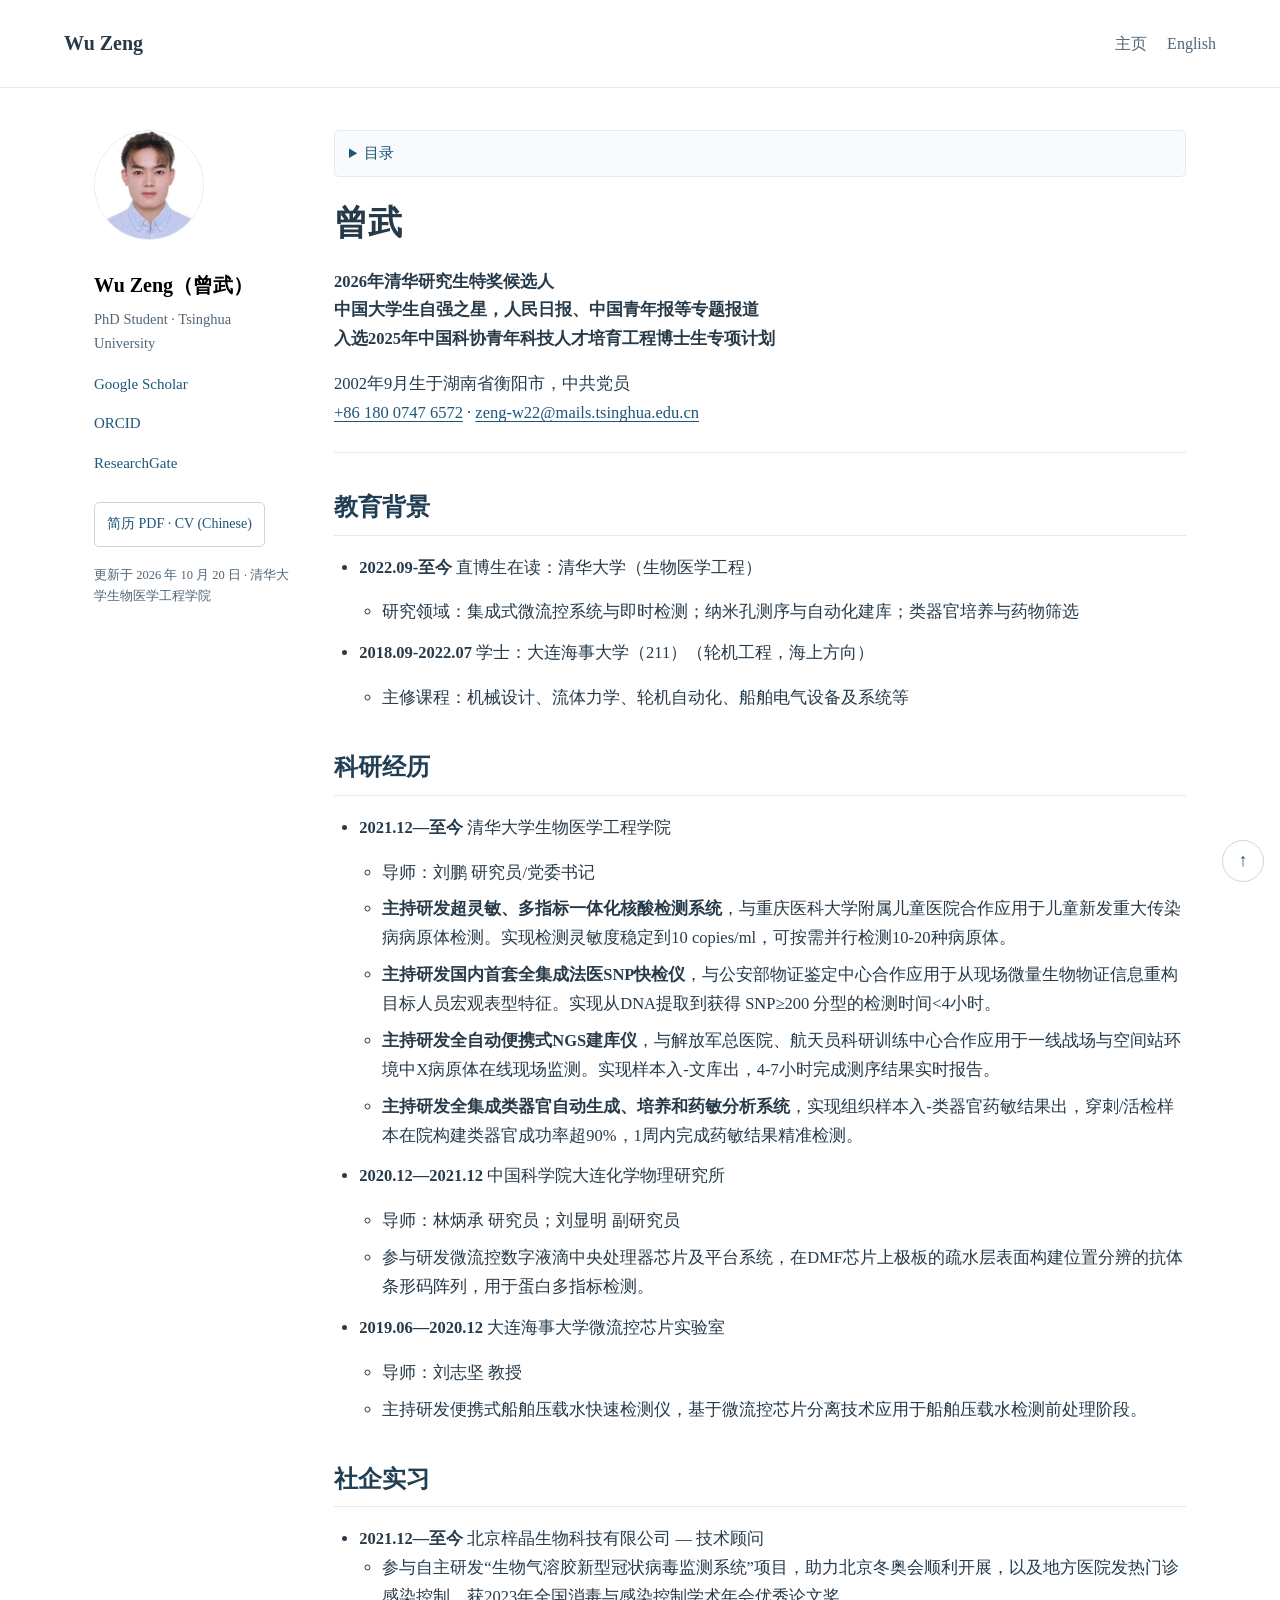
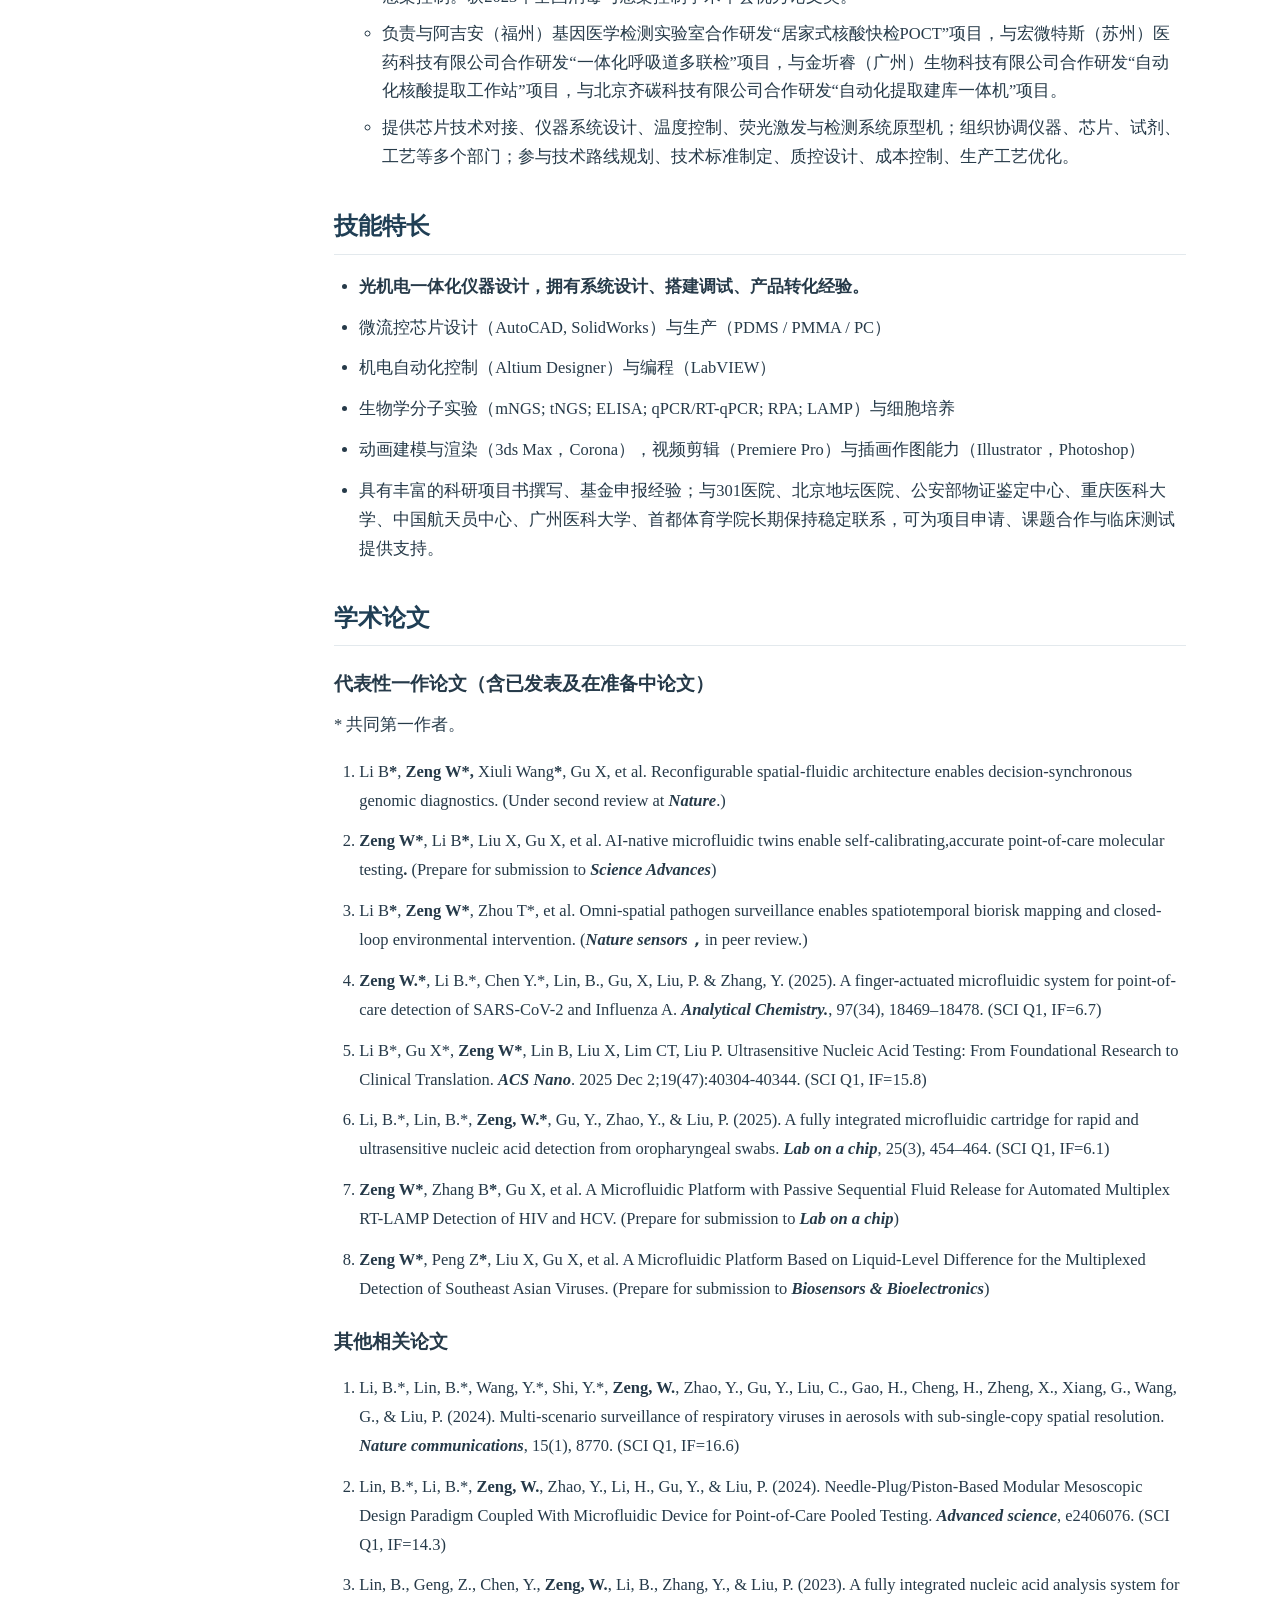
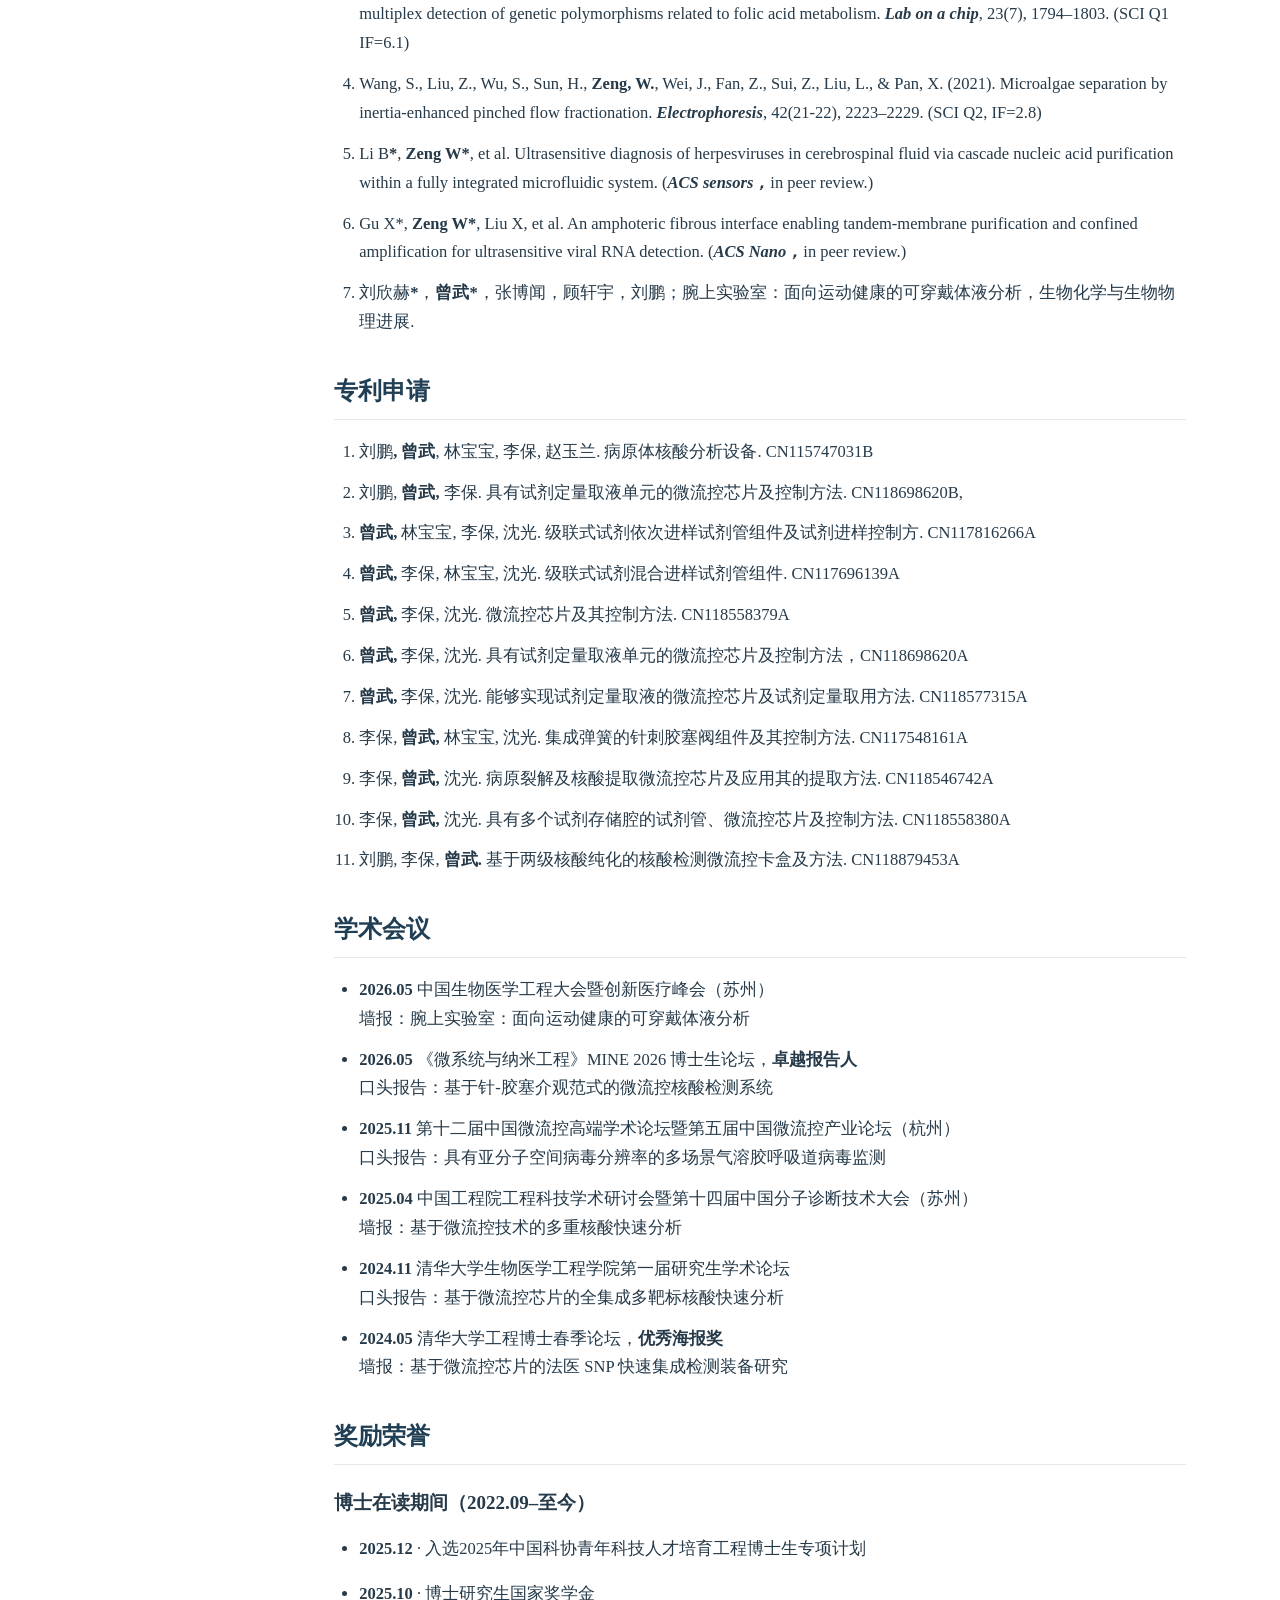
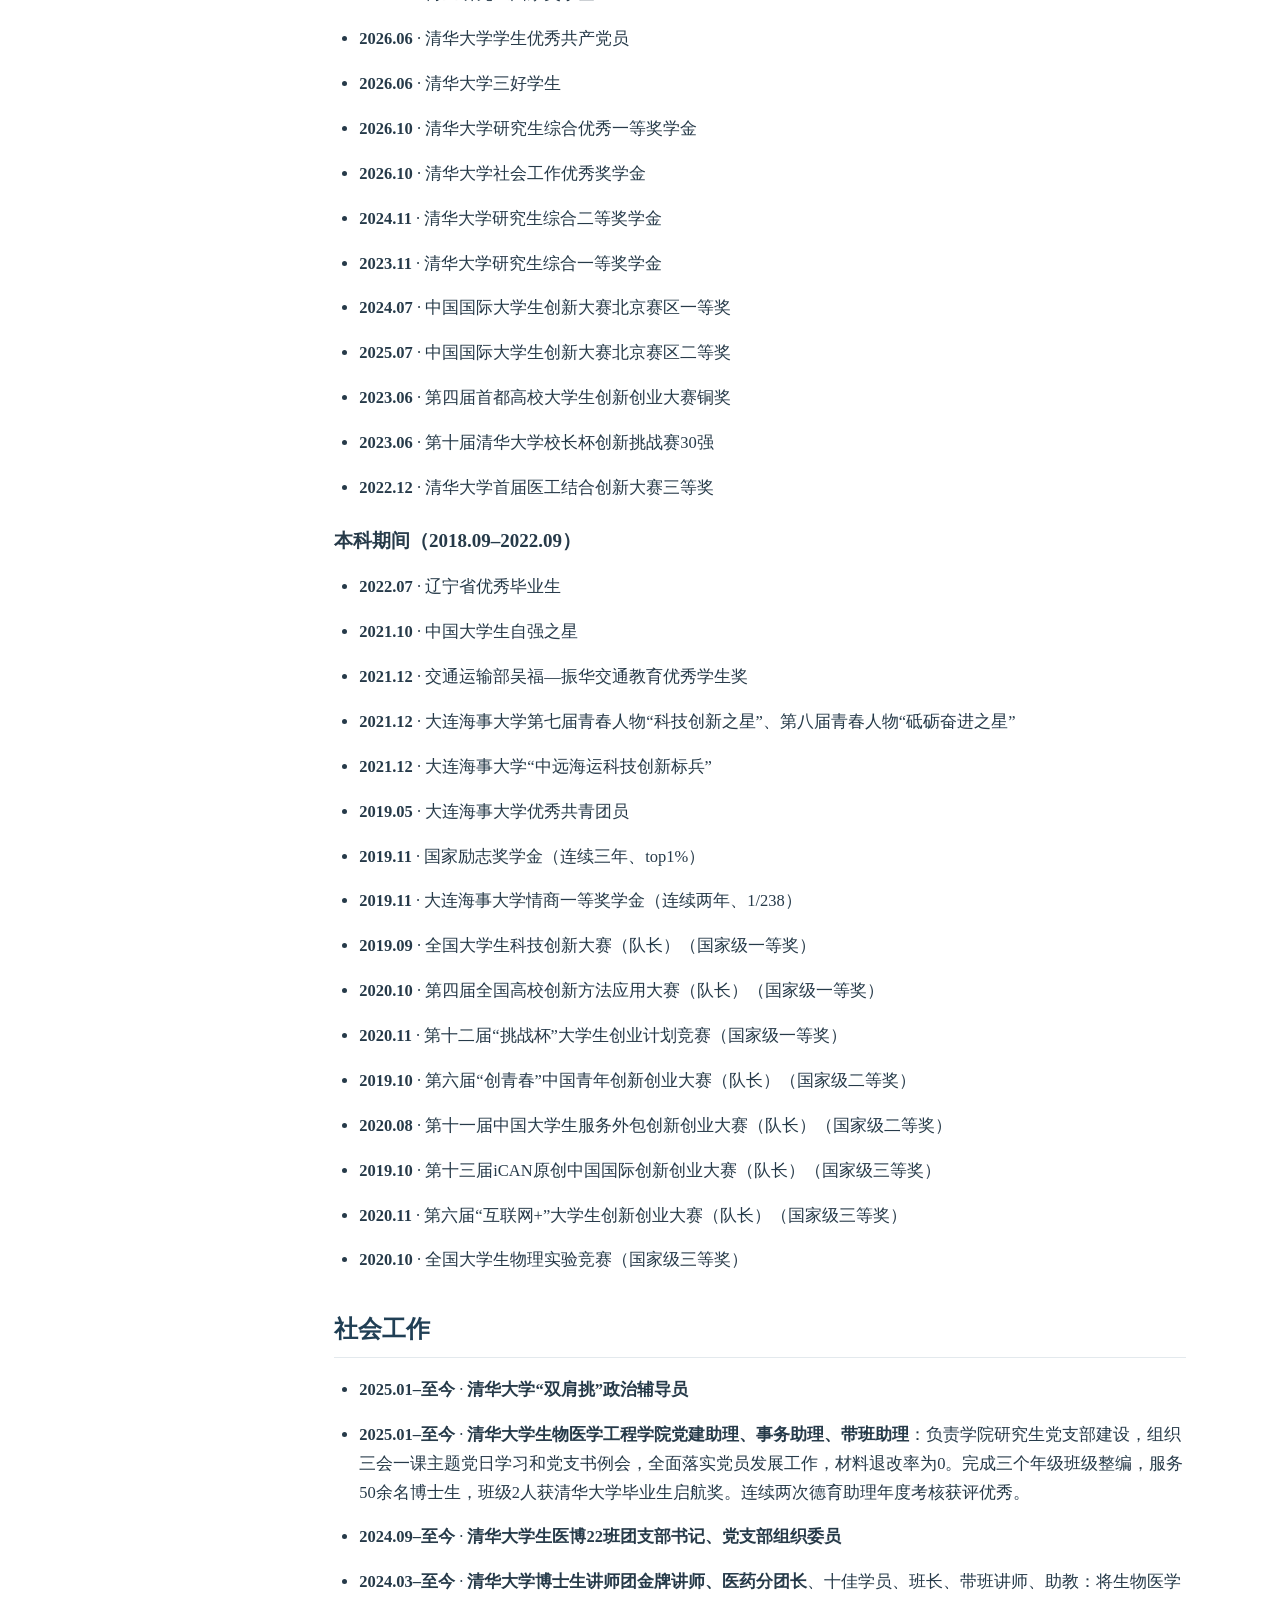
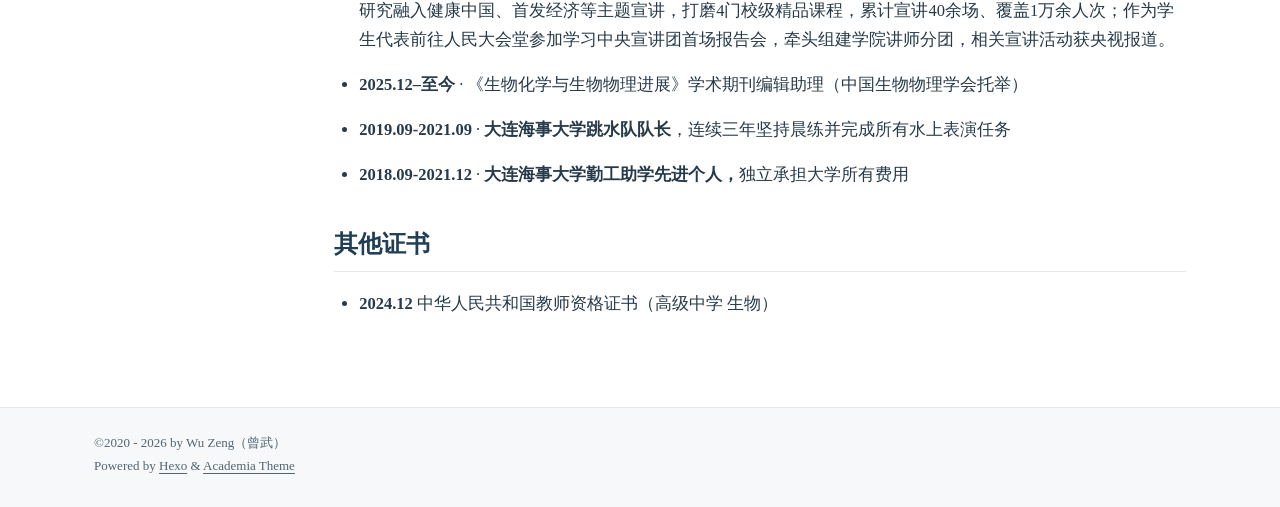
==== commit 55e1119d: "Match homepage emphasis to the published CV Restore publication journal bold italics and align highl" ====
--- a/index.html
+++ b/index.html
@@ -1,5 +1,5 @@
 <!DOCTYPE html><html lang="zh-CN"><head><meta charset="UTF-8"><meta http-equiv="X-UA-Compatible" content="IE=edge"><meta name="viewport" content="width=device-width, initial-scale=1"><title>曾武 Wu Zeng | 清华大学</title><meta name="author" content="Wu Zeng（曾武）"><meta name="description" content="曾武，清华大学生物医学工程直博生。研究领域包括集成式微流控系统、即时检测、纳米孔测序与自动化建库、类器官培养与药物筛选。"><meta name="theme-color" content="#233e55"><meta name="referrer" content="strict-origin-when-cross-origin"><link rel="canonical" href="https://zengwu.cc/"><link rel="alternate" hreflang="zh-CN" href="https://zengwu.cc/"><link rel="alternate" hreflang="en" href="https://zengwu.cc/About/"><meta property="og:type" content="profile"><meta property="og:title" content="曾武 Wu Zeng | 清华大学"><meta property="og:description" content="曾武，清华大学生物医学工程直博生。研究领域包括集成式微流控系统、即时检测、纳米孔测序与自动化建库、类器官培养与药物筛选。"><meta property="og:url" content="https://zengwu.cc/"><meta property="og:image" content="https://zengwu.cc/img/profile.png"><meta property="og:locale" content="zh_CN"><link rel="shortcut icon" href="/img/favicon.png"><link rel="stylesheet" href="/css/index.css"><link rel="stylesheet" href="/css/academic.css"></head><body id="top"><a class="skip-link" href="#main-content">跳至正文</a><header id="page_header"><div class="header_wrap"><div id="blog_name"><a class="blog_title" id="site-name" href="/">Wu Zeng</a></div><ul class="menus_items"><li class="menus_item"><a class="site-page" href="/"> 主页</a></li><li class="menus_item"><a class="site-page" href="/About/"> English</a></li></ul></div></header><main id="page_main"><div class="side-card sticky"><div class="card-wrap" itemscope itemtype="https://schema.org/Person"><div class="author-avatar"><img class="avatar-img" src="/img/profile.png" alt="曾武 Wu Zeng" width="110" height="110"></div><div class="author-discrip"><h3>Wu Zeng（曾武）</h3><p class="author-bio">PhD Student · Tsinghua University</p></div><div class="author-links"><ul class="social-links"><li><a class="e-social-link" href="https://scholar.google.com/citations?hl=zh-CN&amp;user=HeddSzEAAAAJ" target="_blank" rel="noopener noreferrer">Google Scholar</a></li><li><a class="e-social-link" href="https://orcid.org/0009-0006-3625-1698" target="_blank" rel="noopener noreferrer">ORCID</a></li><li><a class="e-social-link" href="https://www.researchgate.net/profile/Wu-Zeng-8?ev=hdr_xprf" target="_blank" rel="noopener noreferrer">ResearchGate</a></li></ul></div><a class="cv-links" href="/attaches/CV.pdf?v=290e15d41c3a" target="_blank" rel="noopener">简历 PDF · CV (Chinese)</a><p class="profile-updated">更新于 2026 年 10 月 20 日 · 清华大学生物医学工程学院</p></div></div><div class="page" id="main-content" itemscope itemtype="https://schema.org/CreativeWork"><details class="page-toc"><summary>目录</summary><nav aria-label="页面目录"><ol class="toc"><li class="toc-item toc-level-1"><a class="toc-link" href="#%E6%9B%BE%E6%AD%A6"><span class="toc-text">曾武</span></a><ol class="toc-child"><li class="toc-item toc-level-2"><a class="toc-link" href="#%E6%95%99%E8%82%B2%E8%83%8C%E6%99%AF"><span class="toc-text">教育背景</span></a></li><li class="toc-item toc-level-2"><a class="toc-link" href="#%E7%A7%91%E7%A0%94%E7%BB%8F%E5%8E%86"><span class="toc-text">科研经历</span></a></li><li class="toc-item toc-level-2"><a class="toc-link" href="#%E7%A4%BE%E4%BC%81%E5%AE%9E%E4%B9%A0"><span class="toc-text">社企实习</span></a></li><li class="toc-item toc-level-2"><a class="toc-link" href="#%E6%8A%80%E8%83%BD%E7%89%B9%E9%95%BF"><span class="toc-text">技能特长</span></a></li><li class="toc-item toc-level-2"><a class="toc-link" href="#%E5%AD%A6%E6%9C%AF%E8%AE%BA%E6%96%87"><span class="toc-text">学术论文</span></a></li><li class="toc-item toc-level-2"><a class="toc-link" href="#%E4%B8%93%E5%88%A9%E7%94%B3%E8%AF%B7"><span class="toc-text">专利申请</span></a></li><li class="toc-item toc-level-2"><a class="toc-link" href="#%E5%AD%A6%E6%9C%AF%E4%BC%9A%E8%AE%AE"><span class="toc-text">学术会议</span></a></li><li class="toc-item toc-level-2"><a class="toc-link" href="#%E5%A5%96%E5%8A%B1%E8%8D%A3%E8%AA%89"><span class="toc-text">奖励荣誉</span></a></li><li class="toc-item toc-level-2"><a class="toc-link" href="#%E7%A4%BE%E4%BC%9A%E5%B7%A5%E4%BD%9C"><span class="toc-text">社会工作</span></a></li><li class="toc-item toc-level-2"><a class="toc-link" href="#%E5%85%B6%E4%BB%96%E8%AF%81%E4%B9%A6"><span class="toc-text">其他证书</span></a></li></ol></li></ol></nav></details><article><h1 id="曾武"><a href="#曾武" class="headerlink" title="曾武"></a>曾武</h1><p><strong>2026年清华研究生特奖候选人</strong><br><strong>中国大学生自强之星，人民日报、中国青年报等专题报道</strong><br><strong>入选2025年中国科协青年科技人才培育工程博士生专项计划</strong></p>
-<p>2002年9月生于湖南省衡阳市，中共党员<br><a href="tel:+8618007476572">+86 180 0747 6572</a> · <a href="mailto:&#x7a;&#101;&#110;&#103;&#x2d;&#x77;&#50;&#x32;&#x40;&#x6d;&#97;&#105;&#x6c;&#115;&#46;&#116;&#x73;&#x69;&#110;&#x67;&#104;&#x75;&#97;&#46;&#101;&#100;&#x75;&#46;&#x63;&#110;">zeng-w22@mails.tsinghua.edu.cn</a></p>
+<p>2002年9月生于湖南省衡阳市，中共党员<br><a href="tel:+8618007476572">+86 180 0747 6572</a> · <a href="mailto:&#x7a;&#x65;&#110;&#x67;&#45;&#119;&#50;&#50;&#64;&#x6d;&#97;&#105;&#108;&#x73;&#x2e;&#116;&#115;&#105;&#110;&#x67;&#x68;&#117;&#97;&#x2e;&#x65;&#100;&#x75;&#x2e;&#x63;&#110;">zeng-w22@mails.tsinghua.edu.cn</a></p>
 <hr>
 <h2 id="教育背景"><a href="#教育背景" class="headerlink" title="教育背景"></a>教育背景</h2><ul>
 <li><p><strong>2022.09-至今</strong>  直博生在读：清华大学（生物医学工程）  </p>
@@ -17,10 +17,10 @@
 <li><p><strong>2021.12—至今</strong>  清华大学生物医学工程学院  </p>
 <ul>
 <li>导师：刘鹏 研究员&#x2F;党委书记</li>
-<li>主持研发<strong>超灵敏、多指标一体化核酸检测系统</strong>，与重庆医科大学附属儿童医院合作应用于儿童新发重大传染病病原体检测。实现检测灵敏度稳定到10 copies&#x2F;ml，可按需并行检测10-20种病原体。</li>
-<li>主持研发<strong>国内首套全集成法医SNP快检仪</strong>，与公安部物证鉴定中心合作应用于从现场微量生物物证信息重构目标人员宏观表型特征。实现从DNA提取到获得 SNP≥200 分型的检测时间&lt;4小时。</li>
-<li>主持研发<strong>全自动便携式NGS建库仪</strong>，与解放军总医院、航天员科研训练中心合作应用于一线战场与空间站环境中X病原体在线现场监测。实现样本入-文库出，4-7小时完成测序结果实时报告。</li>
-<li>主持研发<strong>全集成类器官自动生成、培养和药敏分析系统</strong>，实现组织样本入-类器官药敏结果出，穿刺&#x2F;活检样本在院构建类器官成功率超90%，1周内完成药敏结果精准检测。</li>
+<li><strong>主持研发超灵敏、多指标一体化核酸检测系统</strong>，与重庆医科大学附属儿童医院合作应用于儿童新发重大传染病病原体检测。实现检测灵敏度稳定到10 copies&#x2F;ml，可按需并行检测10-20种病原体。</li>
+<li><strong>主持研发国内首套全集成法医SNP快检仪</strong>，与公安部物证鉴定中心合作应用于从现场微量生物物证信息重构目标人员宏观表型特征。实现从DNA提取到获得 SNP≥200 分型的检测时间&lt;4小时。</li>
+<li><strong>主持研发全自动便携式NGS建库仪</strong>，与解放军总医院、航天员科研训练中心合作应用于一线战场与空间站环境中X病原体在线现场监测。实现样本入-文库出，4-7小时完成测序结果实时报告。</li>
+<li><strong>主持研发全集成类器官自动生成、培养和药敏分析系统</strong>，实现组织样本入-类器官药敏结果出，穿刺&#x2F;活检样本在院构建类器官成功率超90%，1周内完成药敏结果精准检测。</li>
 </ul>
 </li>
 <li><p><strong>2020.12—2021.12</strong>  中国科学院大连化学物理研究所  </p>
@@ -45,7 +45,7 @@
 </li>
 </ul>
 <h2 id="技能特长"><a href="#技能特长" class="headerlink" title="技能特长"></a>技能特长</h2><ul>
-<li>光机电一体化仪器设计，拥有系统设计、搭建调试、产品转化经验。</li>
+<li><strong>光机电一体化仪器设计，拥有系统设计、搭建调试、产品转化经验。</strong></li>
 <li>微流控芯片设计（AutoCAD, SolidWorks）与生产（PDMS &#x2F; PMMA &#x2F; PC）</li>
 <li>机电自动化控制（Altium Designer）与编程（LabVIEW）</li>
 <li>生物学分子实验（mNGS; tNGS; ELISA; qPCR&#x2F;RT-qPCR; RPA; LAMP）与细胞培养</li>
@@ -54,36 +54,36 @@
 </ul>
 <h2 id="学术论文"><a href="#学术论文" class="headerlink" title="学术论文"></a>学术论文</h2><h3 id="代表性一作论文（含已发表及在准备中论文）"><a href="#代表性一作论文（含已发表及在准备中论文）" class="headerlink" title="代表性一作论文（含已发表及在准备中论文）"></a>代表性一作论文（含已发表及在准备中论文）</h3><p>&#42; 共同第一作者。</p>
 <ol>
-<li>Li B&#42;, <strong>Zeng W&#42;</strong>, Xiuli Wang&#42;, Gu X, et al. Reconfigurable spatial-fluidic architecture enables decision-synchronous genomic diagnostics. (Under second review at Nature.)</li>
-<li><strong>Zeng W&#42;</strong>, Li B&#42;, Liu X, Gu X, et al. AI-native microfluidic twins enable self-calibrating,accurate point-of-care molecular testing. (Prepare for submission to Science Advances)</li>
-<li>Li B&#42;, <strong>Zeng W&#42;</strong>, Zhou T&#42;, et al. Omni-spatial pathogen surveillance enables spatiotemporal biorisk mapping and closed-loop environmental intervention. (Nature sensors，in peer review.)</li>
-<li><strong>Zeng W.&#42;</strong>, Li B.&#42;, Chen Y.&#42;, Lin, B., Gu, X, Liu, P. &amp; Zhang, Y. (2025). A finger-actuated microfluidic system for point-of-care detection of SARS-CoV-2 and Influenza A. Analytical Chemistry., 97(34), 18469–18478. (SCI Q1, IF&#x3D;6.7)</li>
-<li>Li B&#42;, Gu X&#42;, <strong>Zeng W&#42;</strong>, Lin B, Liu X, Lim CT, Liu P. Ultrasensitive Nucleic Acid Testing: From Foundational Research to Clinical Translation. ACS Nano. 2025 Dec 2;19(47):40304-40344. (SCI Q1, IF&#x3D;15.8)</li>
-<li>Li, B.&#42;, Lin, B.&#42;, <strong>Zeng, W.&#42;</strong>, Gu, Y., Zhao, Y., &amp; Liu, P. (2025). A fully integrated microfluidic cartridge for rapid and ultrasensitive nucleic acid detection from oropharyngeal swabs. Lab on a chip, 25(3), 454–464. (SCI Q1, IF&#x3D;6.1)</li>
-<li><strong>Zeng W&#42;</strong>, Zhang B&#42;, Gu X, et al. A Microfluidic Platform with Passive Sequential Fluid Release for Automated Multiplex RT-LAMP Detection of HIV and HCV. (Prepare for submission to Lab on a chip)</li>
-<li><strong>Zeng W&#42;</strong>, Peng Z&#42;, Liu X, Gu X, et al. A Microfluidic Platform Based on Liquid-Level Difference for the Multiplexed Detection of Southeast Asian Viruses. (Prepare for submission to Biosensors &amp; Bioelectronics)</li>
+<li>Li B<strong>&#42;</strong>, <strong>Zeng W&#42;,</strong> Xiuli Wang<strong>&#42;</strong>, Gu X, et al. Reconfigurable spatial-fluidic architecture enables decision-synchronous genomic diagnostics. (Under second review at <strong><em>Nature</em></strong>.)</li>
+<li><strong>Zeng W&#42;</strong>, Li B<strong>&#42;</strong>, Liu X, Gu X, et al. AI-native microfluidic twins enable self-calibrating,accurate point-of-care molecular testing<strong>.</strong> (Prepare for submission to <strong><em>Science Advances</em></strong>)</li>
+<li>Li B<strong>&#42;</strong>, <strong>Zeng W&#42;</strong>, Zhou T&#42;, et al. Omni-spatial pathogen surveillance enables spatiotemporal biorisk mapping and closed-loop environmental intervention. (<strong><em>Nature sensors，</em></strong>in peer review.)</li>
+<li><strong>Zeng W.&#42;</strong>, Li B.&#42;, Chen Y.&#42;, Lin, B., Gu, X, Liu, P. &amp; Zhang, Y. (2025). A finger-actuated microfluidic system for point-of-care detection of SARS-CoV-2 and Influenza A. <strong><em>Analytical Chemistry.</em></strong>, 97(34), 18469–18478. (SCI Q1, IF&#x3D;6.7)</li>
+<li>Li B&#42;, Gu X&#42;, <strong>Zeng W&#42;</strong>, Lin B, Liu X, Lim CT, Liu P. Ultrasensitive Nucleic Acid Testing: From Foundational Research to Clinical Translation. <strong><em>ACS Nano</em></strong>. 2025 Dec 2;19(47):40304-40344. (SCI Q1, IF&#x3D;15.8)</li>
+<li>Li, B.&#42;, Lin, B.&#42;, <strong>Zeng, W.&#42;</strong>, Gu, Y., Zhao, Y., &amp; Liu, P. (2025). A fully integrated microfluidic cartridge for rapid and ultrasensitive nucleic acid detection from oropharyngeal swabs.<strong><em> Lab on a chip</em></strong>, 25(3), 454–464. (SCI Q1, IF&#x3D;6.1)</li>
+<li><strong>Zeng W&#42;</strong>, Zhang B<strong>&#42;</strong>, Gu X, et al. A Microfluidic Platform with Passive Sequential Fluid Release for Automated Multiplex RT-LAMP Detection of HIV and HCV. (Prepare for submission to <strong><em>Lab on a chip</em></strong>)</li>
+<li><strong>Zeng W&#42;</strong>, Peng Z<strong>&#42;</strong>, Liu X, Gu X, et al. A Microfluidic Platform Based on Liquid-Level Difference for the Multiplexed Detection of Southeast Asian Viruses. (Prepare for submission to <strong><em>Biosensors &amp; Bioelectronics</em></strong>)</li>
 </ol>
 <h3 id="其他相关论文"><a href="#其他相关论文" class="headerlink" title="其他相关论文"></a>其他相关论文</h3><ol>
-<li>Li, B.&#42;, Lin, B.&#42;, Wang, Y.&#42;, Shi, Y.&#42;, <strong>Zeng, W.</strong>, Zhao, Y., Gu, Y., Liu, C., Gao, H., Cheng, H., Zheng, X., Xiang, G., Wang, G., &amp; Liu, P. (2024). Multi-scenario surveillance of respiratory viruses in aerosols with sub-single-copy spatial resolution. Nature communications, 15(1), 8770. (SCI Q1, IF&#x3D;16.6)</li>
-<li>Lin, B.&#42;, Li, B.&#42;, <strong>Zeng, W.</strong>, Zhao, Y., Li, H., Gu, Y., &amp; Liu, P. (2024). Needle-Plug&#x2F;Piston-Based Modular Mesoscopic Design Paradigm Coupled With Microfluidic Device for Point-of-Care Pooled Testing. Advanced science, e2406076. (SCI Q1, IF&#x3D;14.3)</li>
-<li>Lin, B., Geng, Z., Chen, Y., <strong>Zeng, W.</strong>, Li, B., Zhang, Y., &amp; Liu, P. (2023). A fully integrated nucleic acid analysis system for multiplex detection of genetic polymorphisms related to folic acid metabolism. Lab on a chip, 23(7), 1794–1803. (SCI Q1 IF&#x3D;6.1)</li>
-<li>Wang, S., Liu, Z., Wu, S., Sun, H., <strong>Zeng, W.</strong>, Wei, J., Fan, Z., Sui, Z., Liu, L., &amp; Pan, X. (2021). Microalgae separation by inertia-enhanced pinched flow fractionation. Electrophoresis, 42(21-22), 2223–2229. (SCI Q2, IF&#x3D;2.8)</li>
-<li>Li B&#42;, <strong>Zeng W&#42;</strong>, et al. Ultrasensitive diagnosis of herpesviruses in cerebrospinal fluid via cascade nucleic acid purification within a fully integrated microfluidic system. (ACS sensors，in peer review.)</li>
-<li>Gu X&#42;, <strong>Zeng W&#42;</strong>, Liu X, et al. An amphoteric fibrous interface enabling tandem-membrane purification and confined amplification for ultrasensitive viral RNA detection. (ACS Nano，in peer review.)</li>
-<li>刘欣赫&#42;，<strong>曾武&#42;</strong>，张博闻，顾轩宇，刘鹏；腕上实验室：面向运动健康的可穿戴体液分析，生物化学与生物物理进展.</li>
+<li>Li, B.&#42;, Lin, B.&#42;, Wang, Y.&#42;, Shi, Y.&#42;, <strong>Zeng, W.</strong>, Zhao, Y., Gu, Y., Liu, C., Gao, H., Cheng, H., Zheng, X., Xiang, G., Wang, G., &amp; Liu, P. (2024). Multi-scenario surveillance of respiratory viruses in aerosols with sub-single-copy spatial resolution. <strong><em>Nature communications</em></strong>, 15(1), 8770. (SCI Q1, IF&#x3D;16.6)</li>
+<li>Lin, B.&#42;, Li, B.&#42;, <strong>Zeng, W.</strong>, Zhao, Y., Li, H., Gu, Y., &amp; Liu, P. (2024). Needle-Plug&#x2F;Piston-Based Modular Mesoscopic Design Paradigm Coupled With Microfluidic Device for Point-of-Care Pooled Testing. <strong><em>Advanced science</em></strong>, e2406076. (SCI Q1, IF&#x3D;14.3)</li>
+<li>Lin, B., Geng, Z., Chen, Y., <strong>Zeng, W.</strong>, Li, B., Zhang, Y., &amp; Liu, P. (2023). A fully integrated nucleic acid analysis system for multiplex detection of genetic polymorphisms related to folic acid metabolism. <strong><em>Lab on a chip</em></strong>, 23(7), 1794–1803. (SCI Q1 IF&#x3D;6.1)</li>
+<li>Wang, S., Liu, Z., Wu, S., Sun, H., <strong>Zeng, W.</strong>, Wei, J., Fan, Z., Sui, Z., Liu, L., &amp; Pan, X. (2021). Microalgae separation by inertia-enhanced pinched flow fractionation. <strong><em>Electrophoresis</em></strong>, 42(21-22), 2223–2229. (SCI Q2, IF&#x3D;2.8)</li>
+<li>Li B<strong>&#42;</strong>, <strong>Zeng W&#42;</strong>, et al. Ultrasensitive diagnosis of herpesviruses in cerebrospinal fluid via cascade nucleic acid purification within a fully integrated microfluidic system. (<strong><em>ACS sensors，</em></strong>in peer review.)</li>
+<li>Gu X&#42;, <strong>Zeng W&#42;</strong>, Liu X, et al. An amphoteric fibrous interface enabling tandem-membrane purification and confined amplification for ultrasensitive viral RNA detection. (<strong><em>ACS Nano，</em></strong>in peer review.)</li>
+<li>刘欣赫<strong>&#42;</strong>，<strong>曾武&#42;</strong>，张博闻，顾轩宇，刘鹏；腕上实验室：面向运动健康的可穿戴体液分析，生物化学与生物物理进展.</li>
 </ol>
 <h2 id="专利申请"><a href="#专利申请" class="headerlink" title="专利申请"></a>专利申请</h2><ol>
-<li>刘鹏, <strong>曾武</strong>, 林宝宝, 李保, 赵玉兰. 病原体核酸分析设备. CN115747031B</li>
-<li>刘鹏, <strong>曾武</strong>, 李保. 具有试剂定量取液单元的微流控芯片及控制方法. CN118698620B,</li>
-<li><strong>曾武</strong>, 林宝宝, 李保, 沈光. 级联式试剂依次进样试剂管组件及试剂进样控制方. CN117816266A</li>
-<li><strong>曾武</strong>, 李保, 林宝宝, 沈光. 级联式试剂混合进样试剂管组件. CN117696139A</li>
-<li><strong>曾武</strong>, 李保, 沈光. 微流控芯片及其控制方法. CN118558379A</li>
-<li><strong>曾武</strong>, 李保, 沈光. 具有试剂定量取液单元的微流控芯片及控制方法，CN118698620A</li>
-<li><strong>曾武</strong>, 李保, 沈光. 能够实现试剂定量取液的微流控芯片及试剂定量取用方法. CN118577315A</li>
-<li>李保, <strong>曾武</strong>, 林宝宝, 沈光. 集成弹簧的针刺胶塞阀组件及其控制方法. CN117548161A</li>
-<li>李保, <strong>曾武</strong>, 沈光. 病原裂解及核酸提取微流控芯片及应用其的提取方法. CN118546742A</li>
-<li>李保, <strong>曾武</strong>, 沈光. 具有多个试剂存储腔的试剂管、微流控芯片及控制方法. CN118558380A</li>
-<li>刘鹏, 李保, <strong>曾武</strong>. 基于两级核酸纯化的核酸检测微流控卡盒及方法. CN118879453A</li>
+<li>刘鹏<strong>, 曾武</strong>, 林宝宝, 李保, 赵玉兰. 病原体核酸分析设备. CN115747031B</li>
+<li>刘鹏, <strong>曾武,</strong> 李保. 具有试剂定量取液单元的微流控芯片及控制方法. CN118698620B,</li>
+<li><strong>曾武, </strong>林宝宝, 李保, 沈光. 级联式试剂依次进样试剂管组件及试剂进样控制方. CN117816266A</li>
+<li><strong>曾武, </strong>李保, 林宝宝, 沈光. 级联式试剂混合进样试剂管组件. CN117696139A</li>
+<li><strong>曾武, </strong>李保, 沈光. 微流控芯片及其控制方法. CN118558379A</li>
+<li><strong>曾武, </strong>李保, 沈光. 具有试剂定量取液单元的微流控芯片及控制方法，CN118698620A</li>
+<li><strong>曾武, </strong>李保, 沈光. 能够实现试剂定量取液的微流控芯片及试剂定量取用方法. CN118577315A</li>
+<li>李保, <strong>曾武, </strong>林宝宝, 沈光. 集成弹簧的针刺胶塞阀组件及其控制方法. CN117548161A</li>
+<li>李保, <strong>曾武,</strong> 沈光. 病原裂解及核酸提取微流控芯片及应用其的提取方法. CN118546742A</li>
+<li>李保, <strong>曾武,</strong> 沈光. 具有多个试剂存储腔的试剂管、微流控芯片及控制方法. CN118558380A</li>
+<li>刘鹏, 李保, <strong>曾武.</strong> 基于两级核酸纯化的核酸检测微流控卡盒及方法. CN118879453A</li>
 </ol>
 <h2 id="学术会议"><a href="#学术会议" class="headerlink" title="学术会议"></a>学术会议</h2><ul>
 <li><strong>2026.05</strong> 中国生物医学工程大会暨创新医疗峰会（苏州）<br>墙报：腕上实验室：面向运动健康的可穿戴体液分析</li>
@@ -156,19 +156,19 @@
 </li>
 </ul>
 <h2 id="社会工作"><a href="#社会工作" class="headerlink" title="社会工作"></a>社会工作</h2><ul>
-<li><p><strong>2025.01–至今</strong> · 清华大学“双肩挑”政治辅导员</p>
+<li><p><strong>2025.01–至今</strong> · <strong>清华大学“双肩挑”政治辅导员</strong></p>
 </li>
-<li><p><strong>2025.01–至今</strong> · 清华大学生物医学工程学院党建助理、事务助理、带班助理：负责学院研究生党支部建设，组织三会一课主题党日学习和党支书例会，全面落实党员发展工作，材料退改率为0。完成三个年级班级整编，服务50余名博士生，班级2人获清华大学毕业生启航奖。连续两次德育助理年度考核获评优秀。</p>
+<li><p><strong>2025.01–至今</strong> · <strong>清华大学生物医学工程学院党建助理、事务助理、带班助理</strong>：负责学院研究生党支部建设，组织三会一课主题党日学习和党支书例会，全面落实党员发展工作，材料退改率为0。完成三个年级班级整编，服务50余名博士生，班级2人获清华大学毕业生启航奖。连续两次德育助理年度考核获评优秀。</p>
 </li>
-<li><p><strong>2024.09–至今</strong> · 清华大学生医博22班团支部书记、党支部组织委员</p>
+<li><p><strong>2024.09–至今</strong> · <strong>清华大学生医博22班团支部书记、党支部组织委员</strong></p>
 </li>
-<li><p><strong>2024.03–至今</strong> · 清华大学博士生讲师团金牌讲师、医药分团长、十佳学员、班长、带班讲师、助教：将生物医学研究融入健康中国、首发经济等主题宣讲，打磨4门校级精品课程，累计宣讲40余场、覆盖1万余人次；作为学生代表前往人民大会堂参加学习中央宣讲团首场报告会，牵头组建学院讲师分团，相关宣讲活动获央视报道。</p>
+<li><p><strong>2024.03–至今</strong> · <strong>清华大学博士生讲师团金牌讲师、医药分团长</strong>、十佳学员、班长、带班讲师、助教：将生物医学研究融入健康中国、首发经济等主题宣讲，打磨4门校级精品课程，累计宣讲40余场、覆盖1万余人次；作为学生代表前往人民大会堂参加学习中央宣讲团首场报告会，牵头组建学院讲师分团，相关宣讲活动获央视报道。</p>
 </li>
 <li><p><strong>2025.12–至今</strong> · 《生物化学与生物物理进展》学术期刊编辑助理（中国生物物理学会托举）</p>
 </li>
-<li><p><strong>2019.09-2021.09</strong> · 大连海事大学跳水队队长，连续三年坚持晨练并完成所有水上表演任务</p>
+<li><p><strong>2019.09-2021.09</strong> · <strong>大连海事大学跳水队队长</strong>，连续三年坚持晨练并完成所有水上表演任务</p>
 </li>
-<li><p><strong>2018.09-2021.12</strong> · 大连海事大学勤工助学先进个人，独立承担大学所有费用</p>
+<li><p><strong>2018.09-2021.12</strong> · <strong>大连海事大学勤工助学先进个人，</strong>独立承担大学所有费用</p>
 </li>
 </ul>
 <h2 id="其他证书"><a href="#其他证书" class="headerlink" title="其他证书"></a>其他证书</h2><ul>
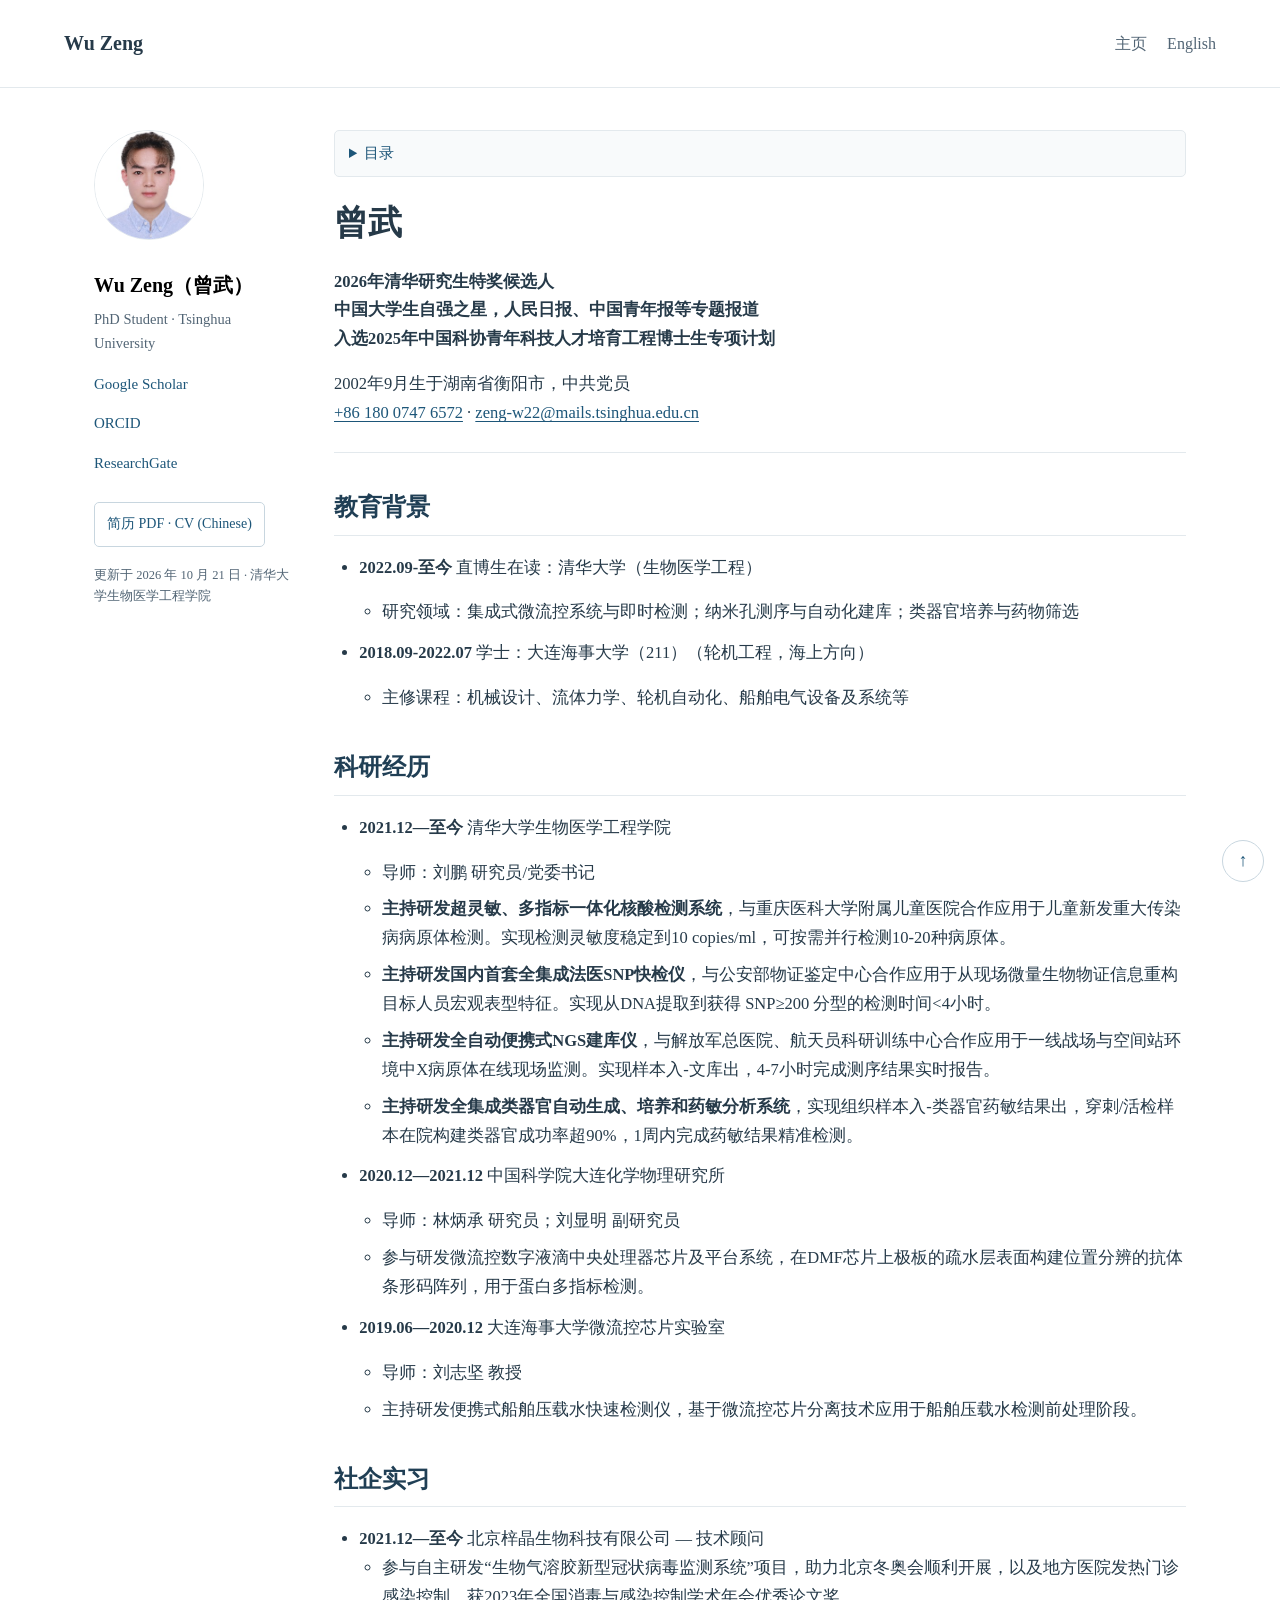
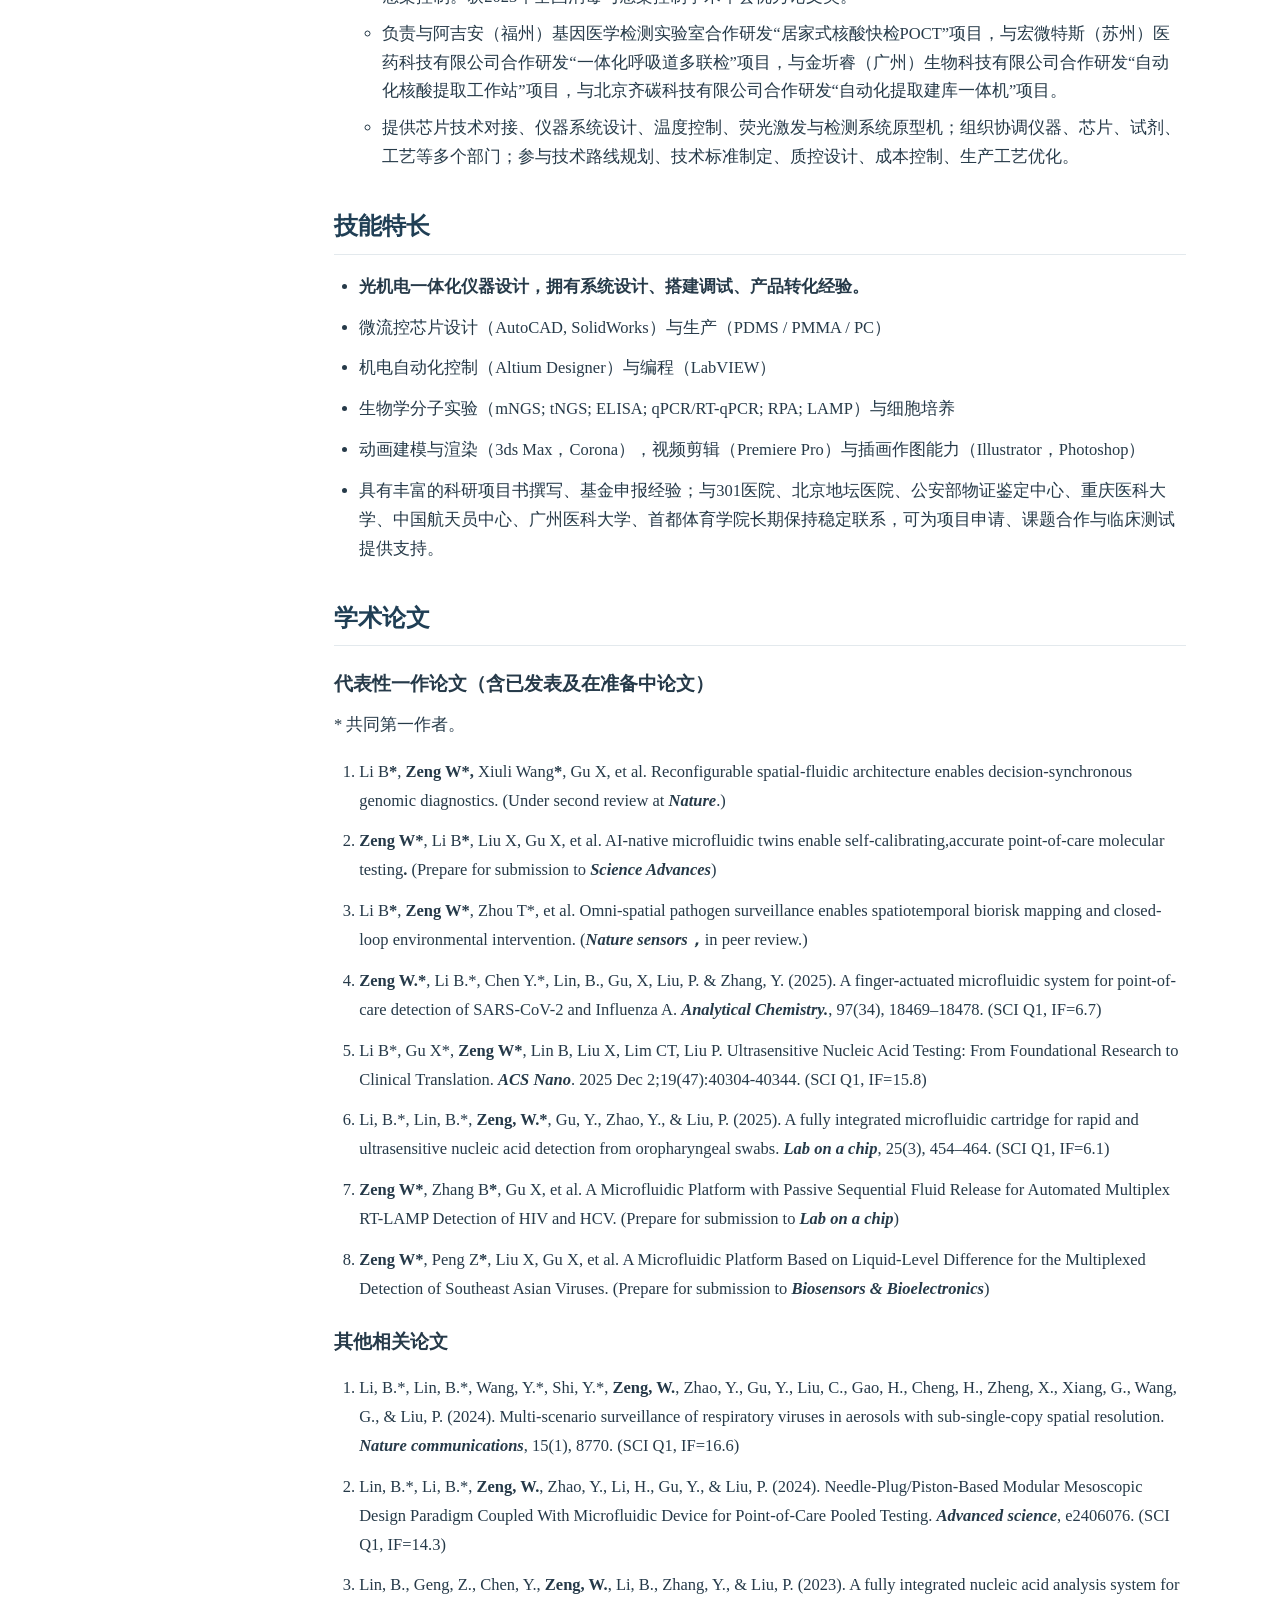
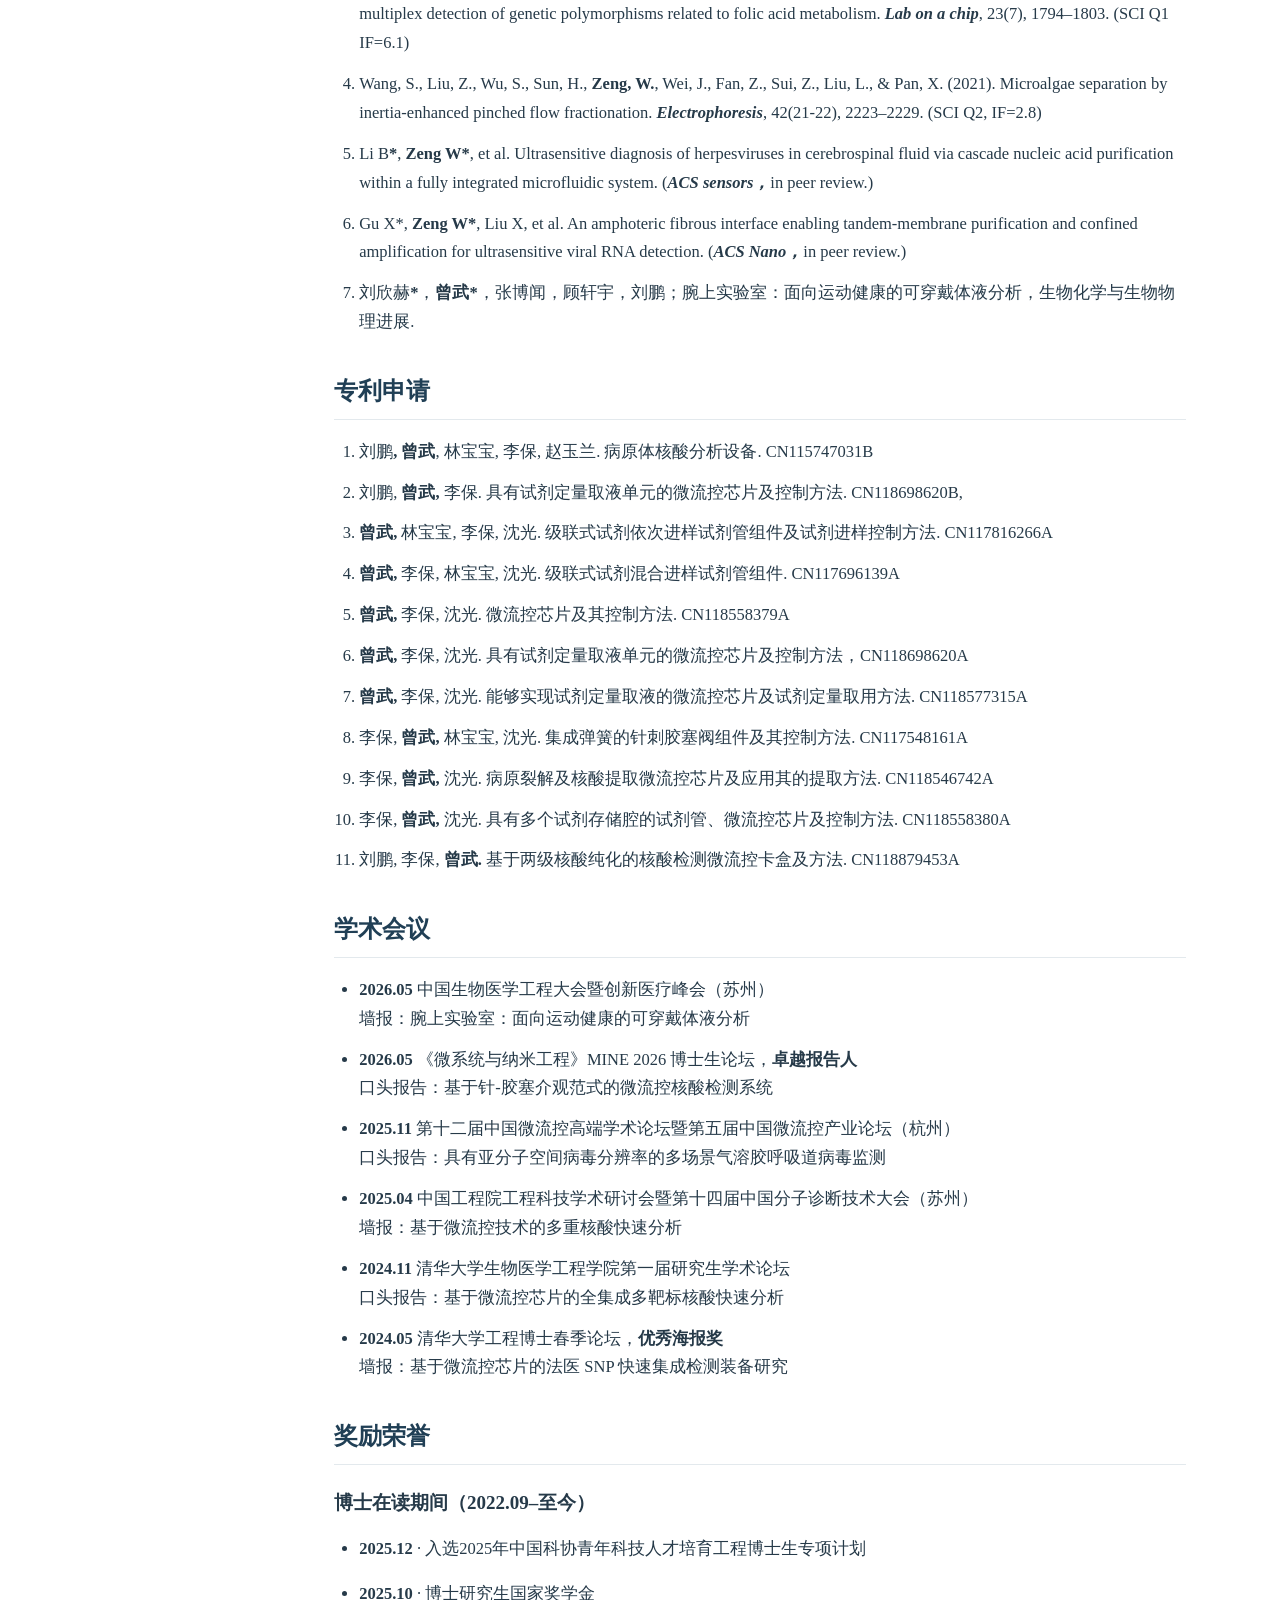
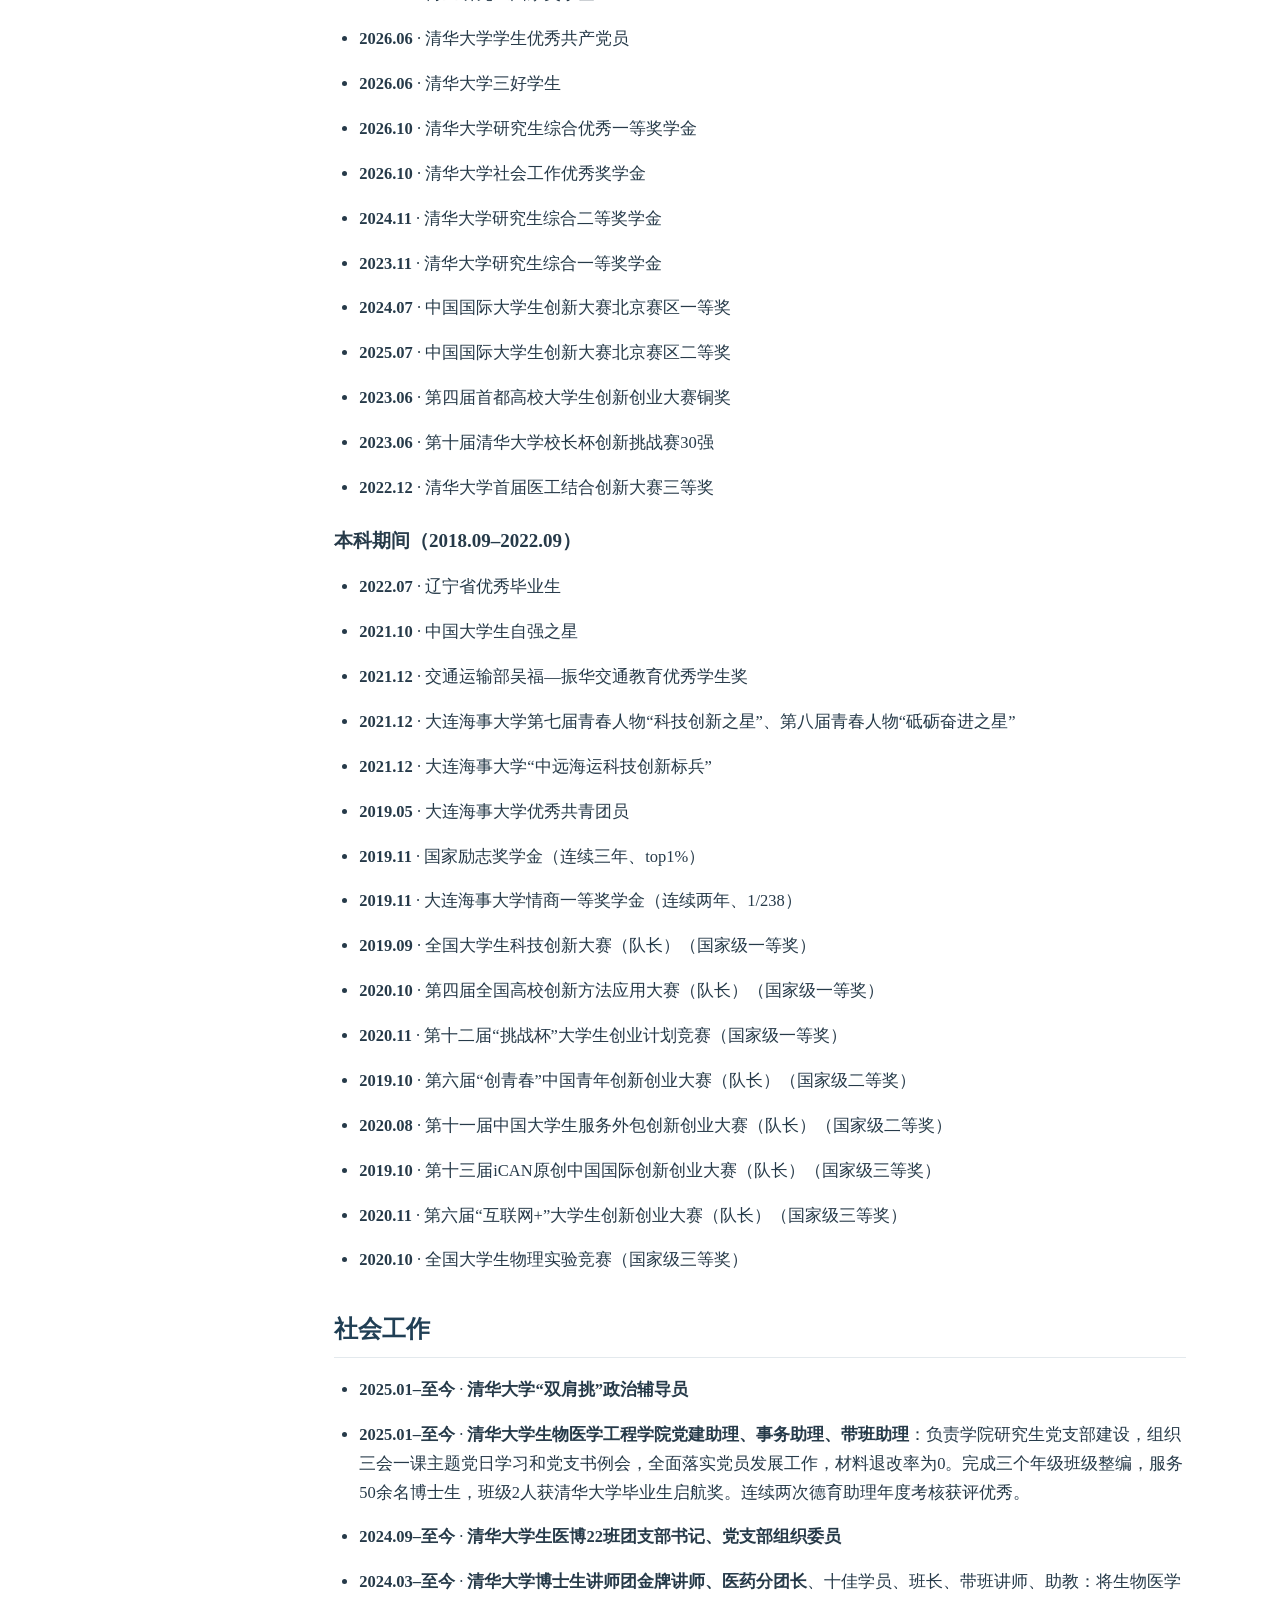
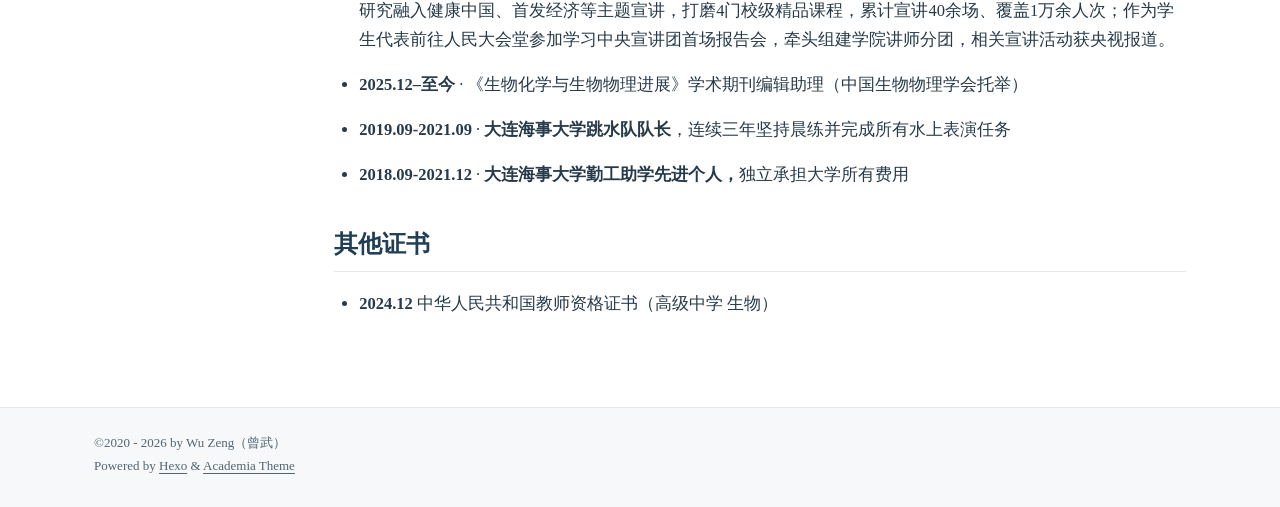
==== commit ebbd2fb3: "Correct patent title and replace downloadable CV Add the missing character in the third Chinese pate" ====
--- a/index.html
+++ b/index.html
@@ -1,5 +1,5 @@
-<!DOCTYPE html><html lang="zh-CN"><head><meta charset="UTF-8"><meta http-equiv="X-UA-Compatible" content="IE=edge"><meta name="viewport" content="width=device-width, initial-scale=1"><title>曾武 Wu Zeng | 清华大学</title><meta name="author" content="Wu Zeng（曾武）"><meta name="description" content="曾武，清华大学生物医学工程直博生。研究领域包括集成式微流控系统、即时检测、纳米孔测序与自动化建库、类器官培养与药物筛选。"><meta name="theme-color" content="#233e55"><meta name="referrer" content="strict-origin-when-cross-origin"><link rel="canonical" href="https://zengwu.cc/"><link rel="alternate" hreflang="zh-CN" href="https://zengwu.cc/"><link rel="alternate" hreflang="en" href="https://zengwu.cc/About/"><meta property="og:type" content="profile"><meta property="og:title" content="曾武 Wu Zeng | 清华大学"><meta property="og:description" content="曾武，清华大学生物医学工程直博生。研究领域包括集成式微流控系统、即时检测、纳米孔测序与自动化建库、类器官培养与药物筛选。"><meta property="og:url" content="https://zengwu.cc/"><meta property="og:image" content="https://zengwu.cc/img/profile.png"><meta property="og:locale" content="zh_CN"><link rel="shortcut icon" href="/img/favicon.png"><link rel="stylesheet" href="/css/index.css"><link rel="stylesheet" href="/css/academic.css"></head><body id="top"><a class="skip-link" href="#main-content">跳至正文</a><header id="page_header"><div class="header_wrap"><div id="blog_name"><a class="blog_title" id="site-name" href="/">Wu Zeng</a></div><ul class="menus_items"><li class="menus_item"><a class="site-page" href="/"> 主页</a></li><li class="menus_item"><a class="site-page" href="/About/"> English</a></li></ul></div></header><main id="page_main"><div class="side-card sticky"><div class="card-wrap" itemscope itemtype="https://schema.org/Person"><div class="author-avatar"><img class="avatar-img" src="/img/profile.png" alt="曾武 Wu Zeng" width="110" height="110"></div><div class="author-discrip"><h3>Wu Zeng（曾武）</h3><p class="author-bio">PhD Student · Tsinghua University</p></div><div class="author-links"><ul class="social-links"><li><a class="e-social-link" href="https://scholar.google.com/citations?hl=zh-CN&amp;user=HeddSzEAAAAJ" target="_blank" rel="noopener noreferrer">Google Scholar</a></li><li><a class="e-social-link" href="https://orcid.org/0009-0006-3625-1698" target="_blank" rel="noopener noreferrer">ORCID</a></li><li><a class="e-social-link" href="https://www.researchgate.net/profile/Wu-Zeng-8?ev=hdr_xprf" target="_blank" rel="noopener noreferrer">ResearchGate</a></li></ul></div><a class="cv-links" href="/attaches/CV.pdf?v=290e15d41c3a" target="_blank" rel="noopener">简历 PDF · CV (Chinese)</a><p class="profile-updated">更新于 2026 年 10 月 20 日 · 清华大学生物医学工程学院</p></div></div><div class="page" id="main-content" itemscope itemtype="https://schema.org/CreativeWork"><details class="page-toc"><summary>目录</summary><nav aria-label="页面目录"><ol class="toc"><li class="toc-item toc-level-1"><a class="toc-link" href="#%E6%9B%BE%E6%AD%A6"><span class="toc-text">曾武</span></a><ol class="toc-child"><li class="toc-item toc-level-2"><a class="toc-link" href="#%E6%95%99%E8%82%B2%E8%83%8C%E6%99%AF"><span class="toc-text">教育背景</span></a></li><li class="toc-item toc-level-2"><a class="toc-link" href="#%E7%A7%91%E7%A0%94%E7%BB%8F%E5%8E%86"><span class="toc-text">科研经历</span></a></li><li class="toc-item toc-level-2"><a class="toc-link" href="#%E7%A4%BE%E4%BC%81%E5%AE%9E%E4%B9%A0"><span class="toc-text">社企实习</span></a></li><li class="toc-item toc-level-2"><a class="toc-link" href="#%E6%8A%80%E8%83%BD%E7%89%B9%E9%95%BF"><span class="toc-text">技能特长</span></a></li><li class="toc-item toc-level-2"><a class="toc-link" href="#%E5%AD%A6%E6%9C%AF%E8%AE%BA%E6%96%87"><span class="toc-text">学术论文</span></a></li><li class="toc-item toc-level-2"><a class="toc-link" href="#%E4%B8%93%E5%88%A9%E7%94%B3%E8%AF%B7"><span class="toc-text">专利申请</span></a></li><li class="toc-item toc-level-2"><a class="toc-link" href="#%E5%AD%A6%E6%9C%AF%E4%BC%9A%E8%AE%AE"><span class="toc-text">学术会议</span></a></li><li class="toc-item toc-level-2"><a class="toc-link" href="#%E5%A5%96%E5%8A%B1%E8%8D%A3%E8%AA%89"><span class="toc-text">奖励荣誉</span></a></li><li class="toc-item toc-level-2"><a class="toc-link" href="#%E7%A4%BE%E4%BC%9A%E5%B7%A5%E4%BD%9C"><span class="toc-text">社会工作</span></a></li><li class="toc-item toc-level-2"><a class="toc-link" href="#%E5%85%B6%E4%BB%96%E8%AF%81%E4%B9%A6"><span class="toc-text">其他证书</span></a></li></ol></li></ol></nav></details><article><h1 id="曾武"><a href="#曾武" class="headerlink" title="曾武"></a>曾武</h1><p><strong>2026年清华研究生特奖候选人</strong><br><strong>中国大学生自强之星，人民日报、中国青年报等专题报道</strong><br><strong>入选2025年中国科协青年科技人才培育工程博士生专项计划</strong></p>
-<p>2002年9月生于湖南省衡阳市，中共党员<br><a href="tel:+8618007476572">+86 180 0747 6572</a> · <a href="mailto:&#x7a;&#x65;&#110;&#x67;&#45;&#119;&#50;&#50;&#64;&#x6d;&#97;&#105;&#108;&#x73;&#x2e;&#116;&#115;&#105;&#110;&#x67;&#x68;&#117;&#97;&#x2e;&#x65;&#100;&#x75;&#x2e;&#x63;&#110;">zeng-w22@mails.tsinghua.edu.cn</a></p>
+<!DOCTYPE html><html lang="zh-CN"><head><meta charset="UTF-8"><meta http-equiv="X-UA-Compatible" content="IE=edge"><meta name="viewport" content="width=device-width, initial-scale=1"><title>曾武 Wu Zeng | 清华大学</title><meta name="author" content="Wu Zeng（曾武）"><meta name="description" content="曾武，清华大学生物医学工程直博生。研究领域包括集成式微流控系统、即时检测、纳米孔测序与自动化建库、类器官培养与药物筛选。"><meta name="theme-color" content="#233e55"><meta name="referrer" content="strict-origin-when-cross-origin"><link rel="canonical" href="https://zengwu.cc/"><link rel="alternate" hreflang="zh-CN" href="https://zengwu.cc/"><link rel="alternate" hreflang="en" href="https://zengwu.cc/About/"><meta property="og:type" content="profile"><meta property="og:title" content="曾武 Wu Zeng | 清华大学"><meta property="og:description" content="曾武，清华大学生物医学工程直博生。研究领域包括集成式微流控系统、即时检测、纳米孔测序与自动化建库、类器官培养与药物筛选。"><meta property="og:url" content="https://zengwu.cc/"><meta property="og:image" content="https://zengwu.cc/img/profile.png"><meta property="og:locale" content="zh_CN"><link rel="shortcut icon" href="/img/favicon.png"><link rel="stylesheet" href="/css/index.css"><link rel="stylesheet" href="/css/academic.css"></head><body id="top"><a class="skip-link" href="#main-content">跳至正文</a><header id="page_header"><div class="header_wrap"><div id="blog_name"><a class="blog_title" id="site-name" href="/">Wu Zeng</a></div><ul class="menus_items"><li class="menus_item"><a class="site-page" href="/"> 主页</a></li><li class="menus_item"><a class="site-page" href="/About/"> English</a></li></ul></div></header><main id="page_main"><div class="side-card sticky"><div class="card-wrap" itemscope itemtype="https://schema.org/Person"><div class="author-avatar"><img class="avatar-img" src="/img/profile.png" alt="曾武 Wu Zeng" width="110" height="110"></div><div class="author-discrip"><h3>Wu Zeng（曾武）</h3><p class="author-bio">PhD Student · Tsinghua University</p></div><div class="author-links"><ul class="social-links"><li><a class="e-social-link" href="https://scholar.google.com/citations?hl=zh-CN&amp;user=HeddSzEAAAAJ" target="_blank" rel="noopener noreferrer">Google Scholar</a></li><li><a class="e-social-link" href="https://orcid.org/0009-0006-3625-1698" target="_blank" rel="noopener noreferrer">ORCID</a></li><li><a class="e-social-link" href="https://www.researchgate.net/profile/Wu-Zeng-8?ev=hdr_xprf" target="_blank" rel="noopener noreferrer">ResearchGate</a></li></ul></div><a class="cv-links" href="/attaches/CV.pdf?v=057a4f1e2d11" target="_blank" rel="noopener">简历 PDF · CV (Chinese)</a><p class="profile-updated">更新于 2026 年 10 月 21 日 · 清华大学生物医学工程学院</p></div></div><div class="page" id="main-content" itemscope itemtype="https://schema.org/CreativeWork"><details class="page-toc"><summary>目录</summary><nav aria-label="页面目录"><ol class="toc"><li class="toc-item toc-level-1"><a class="toc-link" href="#%E6%9B%BE%E6%AD%A6"><span class="toc-text">曾武</span></a><ol class="toc-child"><li class="toc-item toc-level-2"><a class="toc-link" href="#%E6%95%99%E8%82%B2%E8%83%8C%E6%99%AF"><span class="toc-text">教育背景</span></a></li><li class="toc-item toc-level-2"><a class="toc-link" href="#%E7%A7%91%E7%A0%94%E7%BB%8F%E5%8E%86"><span class="toc-text">科研经历</span></a></li><li class="toc-item toc-level-2"><a class="toc-link" href="#%E7%A4%BE%E4%BC%81%E5%AE%9E%E4%B9%A0"><span class="toc-text">社企实习</span></a></li><li class="toc-item toc-level-2"><a class="toc-link" href="#%E6%8A%80%E8%83%BD%E7%89%B9%E9%95%BF"><span class="toc-text">技能特长</span></a></li><li class="toc-item toc-level-2"><a class="toc-link" href="#%E5%AD%A6%E6%9C%AF%E8%AE%BA%E6%96%87"><span class="toc-text">学术论文</span></a></li><li class="toc-item toc-level-2"><a class="toc-link" href="#%E4%B8%93%E5%88%A9%E7%94%B3%E8%AF%B7"><span class="toc-text">专利申请</span></a></li><li class="toc-item toc-level-2"><a class="toc-link" href="#%E5%AD%A6%E6%9C%AF%E4%BC%9A%E8%AE%AE"><span class="toc-text">学术会议</span></a></li><li class="toc-item toc-level-2"><a class="toc-link" href="#%E5%A5%96%E5%8A%B1%E8%8D%A3%E8%AA%89"><span class="toc-text">奖励荣誉</span></a></li><li class="toc-item toc-level-2"><a class="toc-link" href="#%E7%A4%BE%E4%BC%9A%E5%B7%A5%E4%BD%9C"><span class="toc-text">社会工作</span></a></li><li class="toc-item toc-level-2"><a class="toc-link" href="#%E5%85%B6%E4%BB%96%E8%AF%81%E4%B9%A6"><span class="toc-text">其他证书</span></a></li></ol></li></ol></nav></details><article><h1 id="曾武"><a href="#曾武" class="headerlink" title="曾武"></a>曾武</h1><p><strong>2026年清华研究生特奖候选人</strong><br><strong>中国大学生自强之星，人民日报、中国青年报等专题报道</strong><br><strong>入选2025年中国科协青年科技人才培育工程博士生专项计划</strong></p>
+<p>2002年9月生于湖南省衡阳市，中共党员<br><a href="tel:+8618007476572">+86 180 0747 6572</a> · <a href="mailto:&#122;&#x65;&#x6e;&#x67;&#45;&#119;&#x32;&#x32;&#64;&#x6d;&#x61;&#x69;&#x6c;&#115;&#x2e;&#x74;&#x73;&#x69;&#110;&#x67;&#x68;&#117;&#97;&#x2e;&#x65;&#100;&#117;&#46;&#99;&#110;">zeng-w22@mails.tsinghua.edu.cn</a></p>
 <hr>
 <h2 id="教育背景"><a href="#教育背景" class="headerlink" title="教育背景"></a>教育背景</h2><ul>
 <li><p><strong>2022.09-至今</strong>  直博生在读：清华大学（生物医学工程）  </p>
@@ -75,7 +75,7 @@
 <h2 id="专利申请"><a href="#专利申请" class="headerlink" title="专利申请"></a>专利申请</h2><ol>
 <li>刘鹏<strong>, 曾武</strong>, 林宝宝, 李保, 赵玉兰. 病原体核酸分析设备. CN115747031B</li>
 <li>刘鹏, <strong>曾武,</strong> 李保. 具有试剂定量取液单元的微流控芯片及控制方法. CN118698620B,</li>
-<li><strong>曾武, </strong>林宝宝, 李保, 沈光. 级联式试剂依次进样试剂管组件及试剂进样控制方. CN117816266A</li>
+<li><strong>曾武, </strong>林宝宝, 李保, 沈光. 级联式试剂依次进样试剂管组件及试剂进样控制方法. CN117816266A</li>
 <li><strong>曾武, </strong>李保, 林宝宝, 沈光. 级联式试剂混合进样试剂管组件. CN117696139A</li>
 <li><strong>曾武, </strong>李保, 沈光. 微流控芯片及其控制方法. CN118558379A</li>
 <li><strong>曾武, </strong>李保, 沈光. 具有试剂定量取液单元的微流控芯片及控制方法，CN118698620A</li>
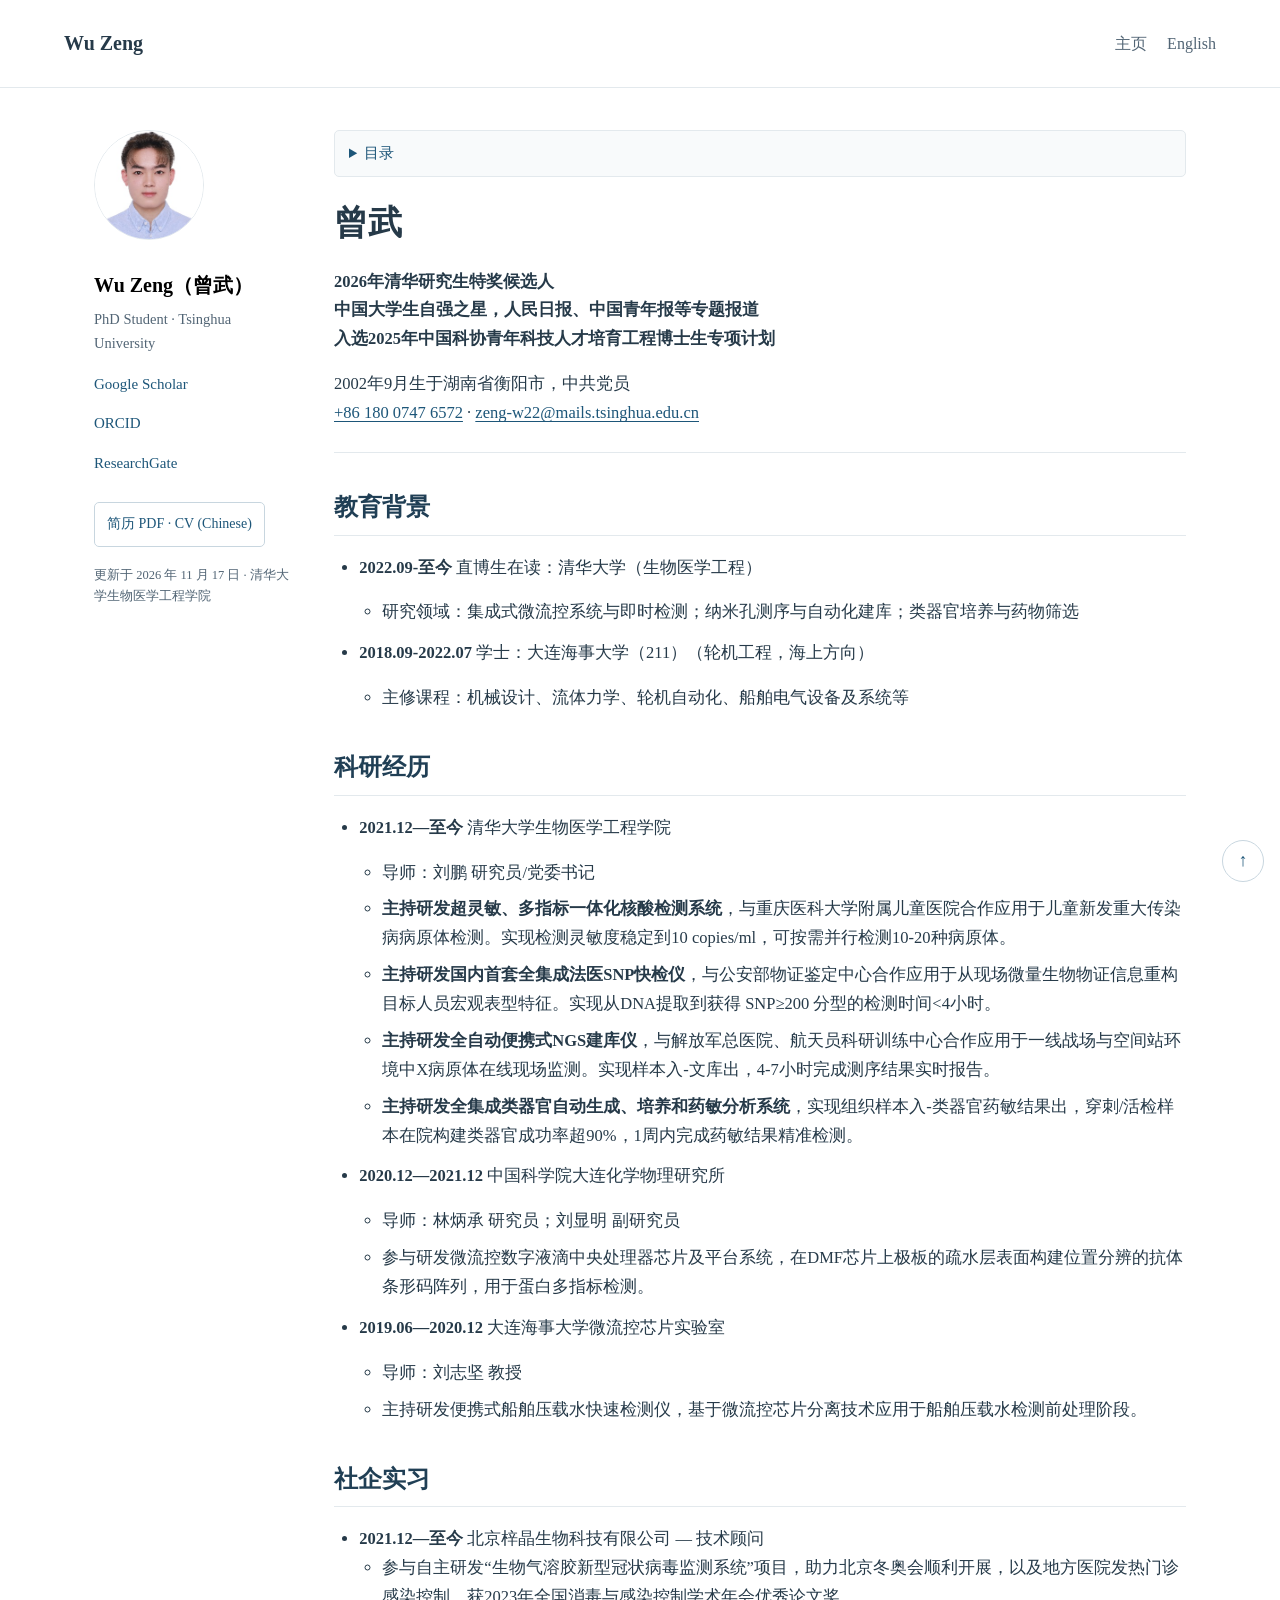
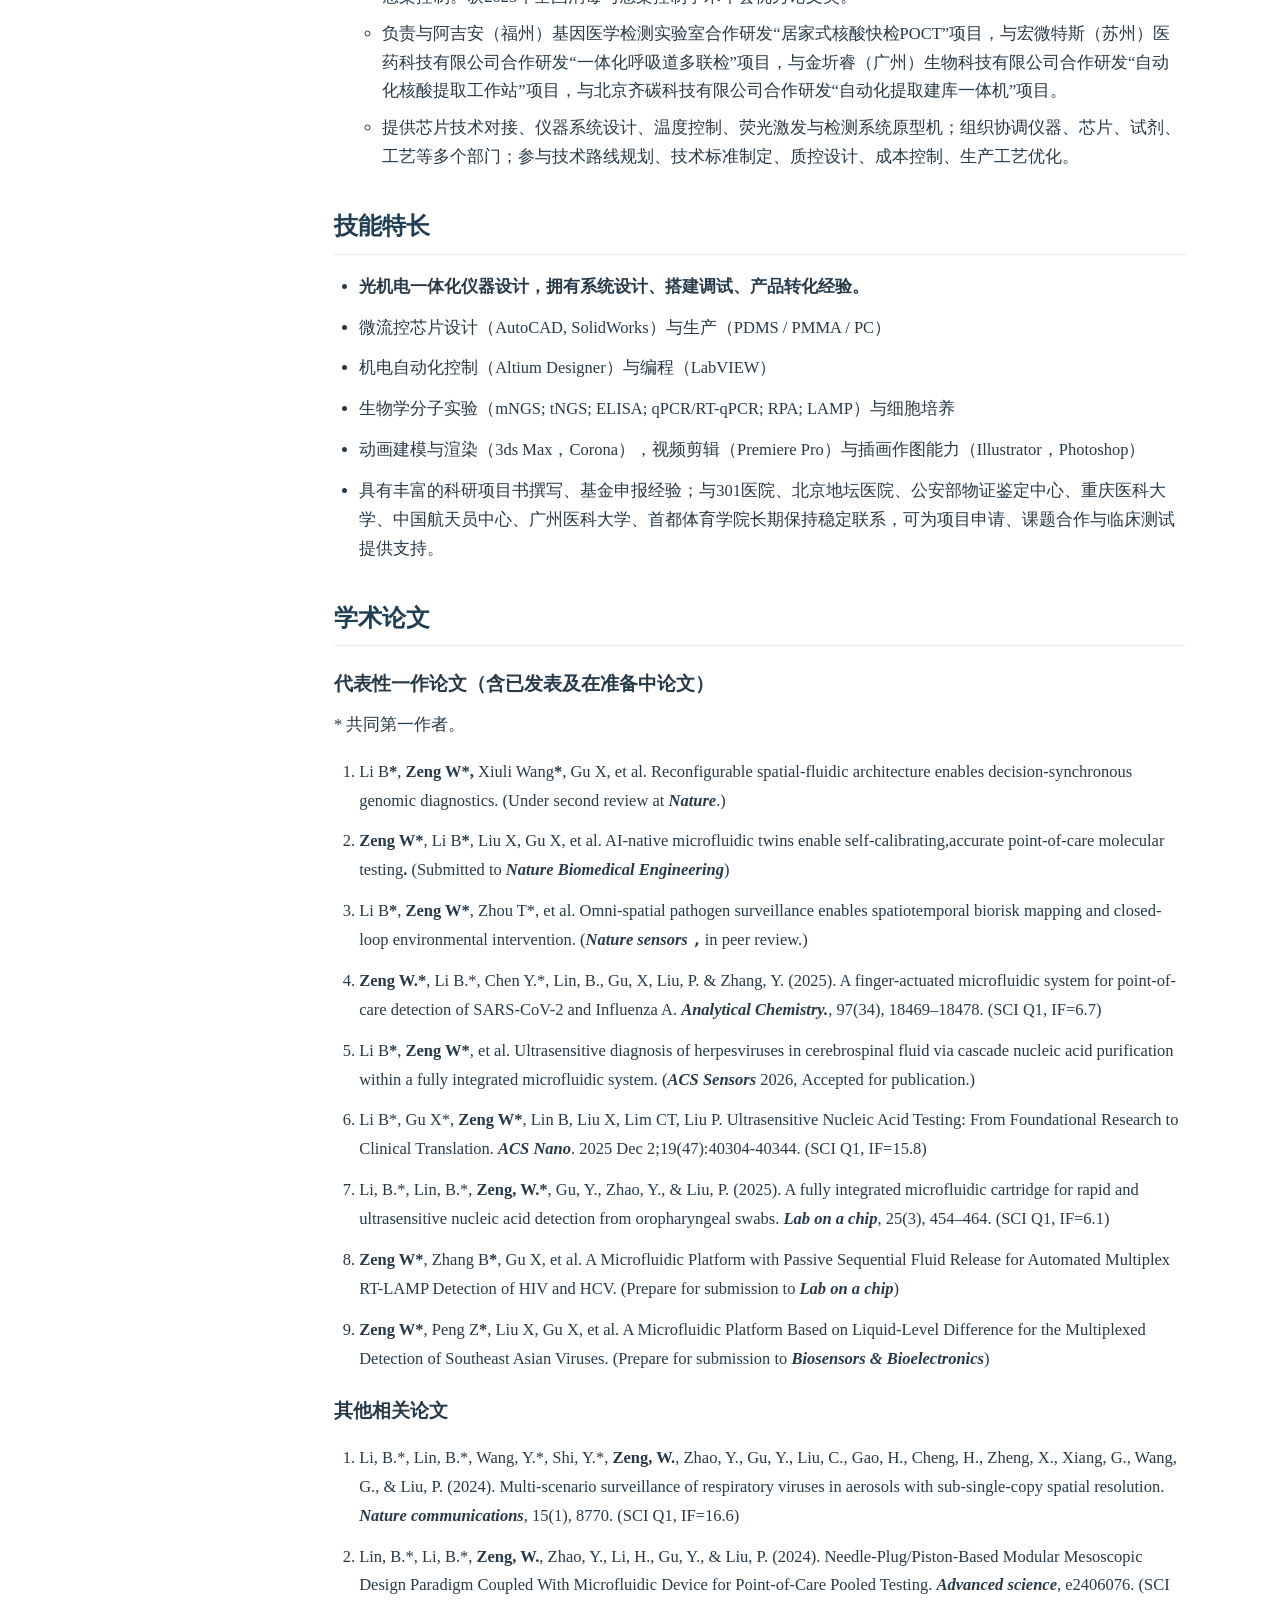
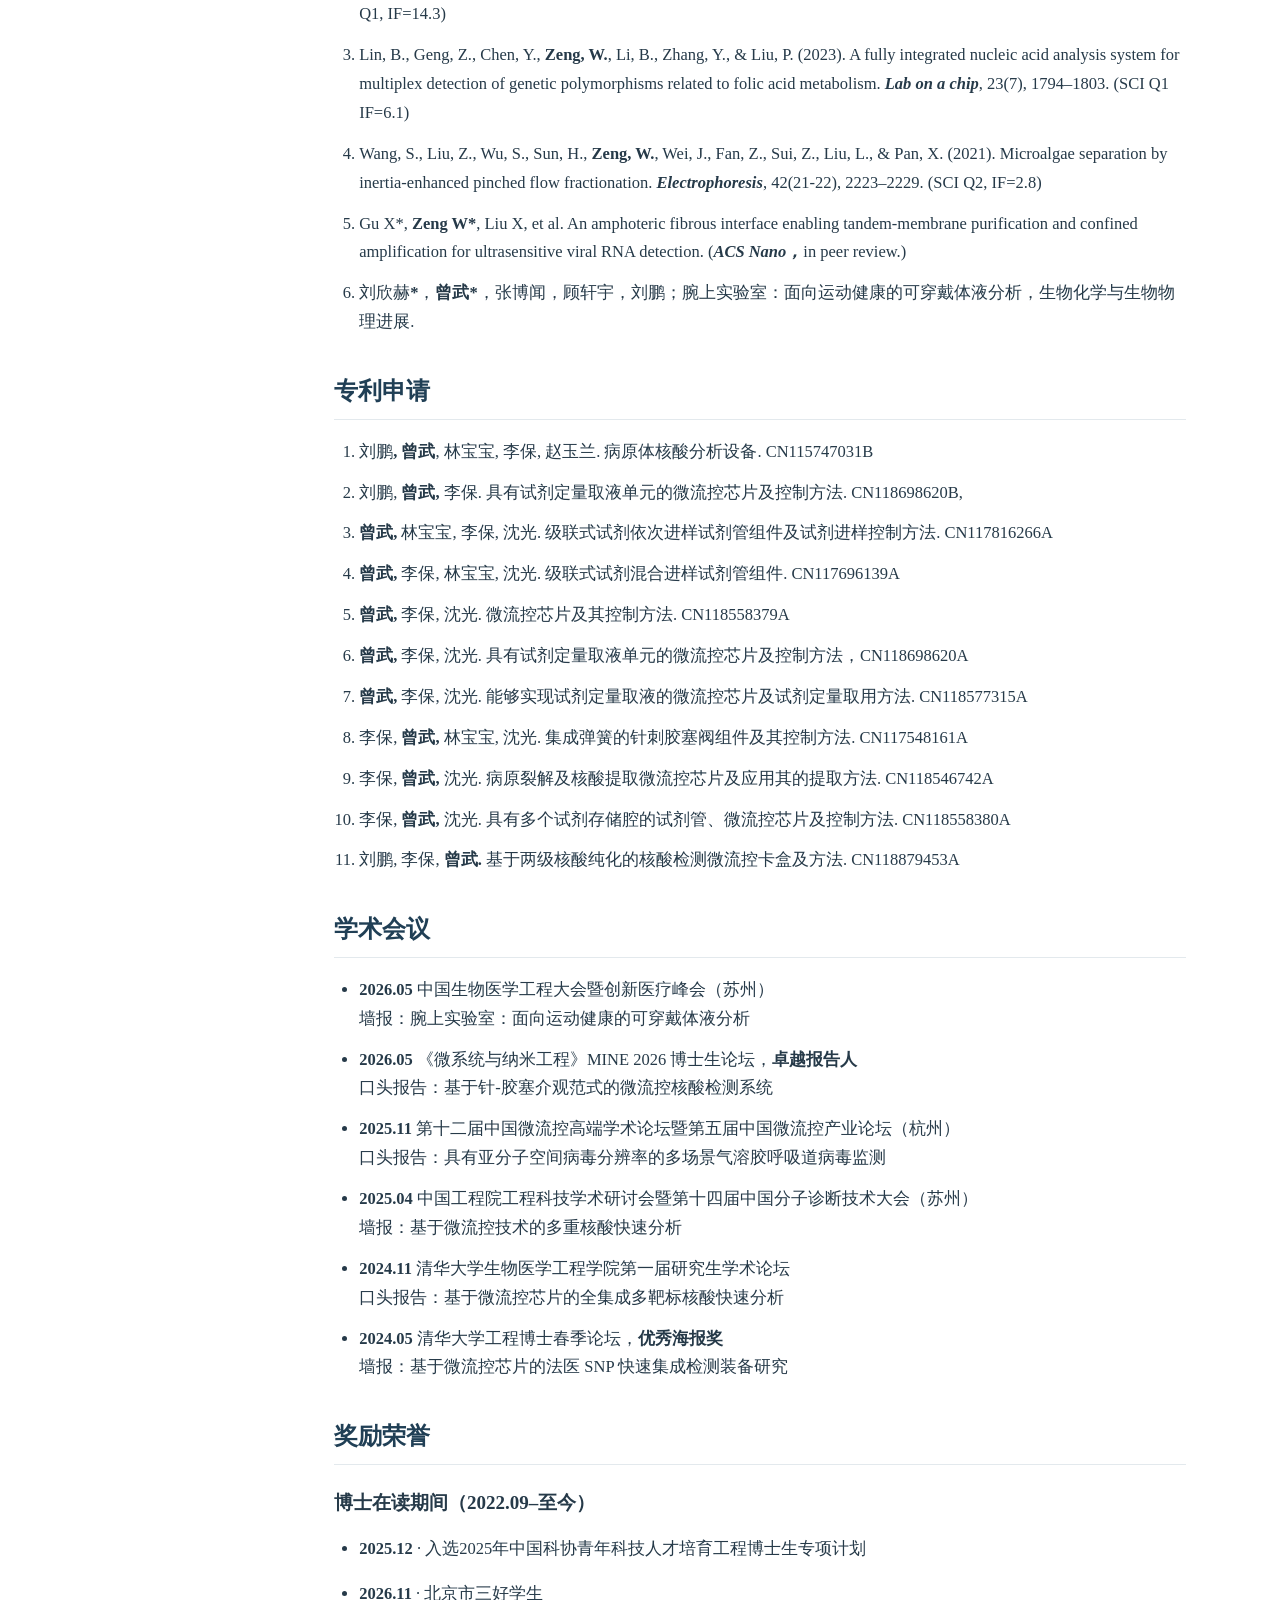
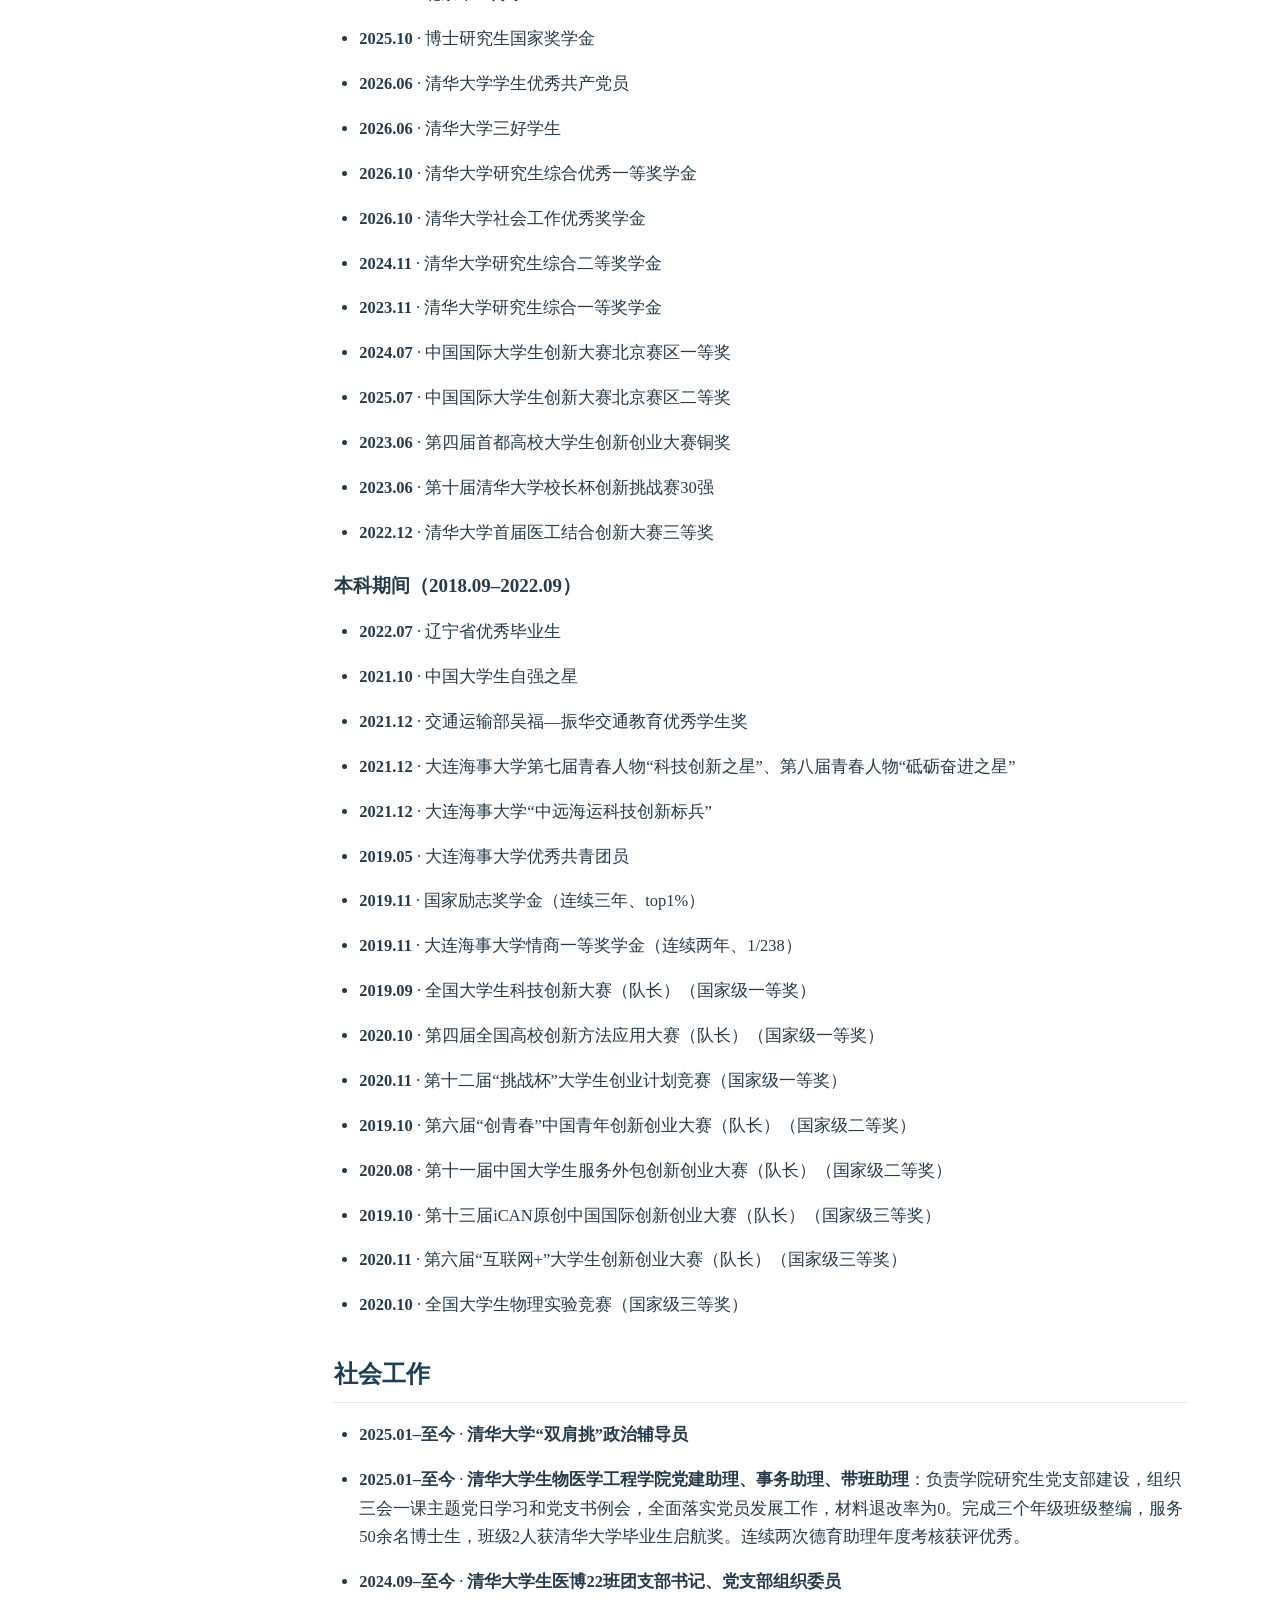
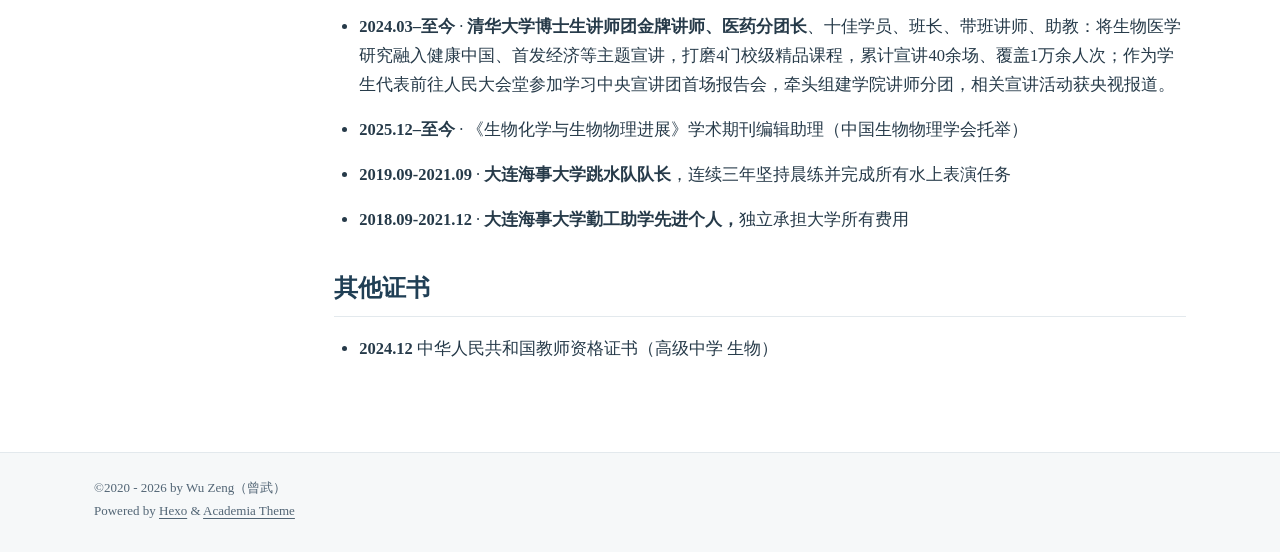
==== commit c9d9ee6b: "Refresh bilingual profile from November 2026 resume Move the accepted ACS Sensors paper to first-aut" ====
--- a/index.html
+++ b/index.html
@@ -1,5 +1,5 @@
-<!DOCTYPE html><html lang="zh-CN"><head><meta charset="UTF-8"><meta http-equiv="X-UA-Compatible" content="IE=edge"><meta name="viewport" content="width=device-width, initial-scale=1"><title>曾武 Wu Zeng | 清华大学</title><meta name="author" content="Wu Zeng（曾武）"><meta name="description" content="曾武，清华大学生物医学工程直博生。研究领域包括集成式微流控系统、即时检测、纳米孔测序与自动化建库、类器官培养与药物筛选。"><meta name="theme-color" content="#233e55"><meta name="referrer" content="strict-origin-when-cross-origin"><link rel="canonical" href="https://zengwu.cc/"><link rel="alternate" hreflang="zh-CN" href="https://zengwu.cc/"><link rel="alternate" hreflang="en" href="https://zengwu.cc/About/"><meta property="og:type" content="profile"><meta property="og:title" content="曾武 Wu Zeng | 清华大学"><meta property="og:description" content="曾武，清华大学生物医学工程直博生。研究领域包括集成式微流控系统、即时检测、纳米孔测序与自动化建库、类器官培养与药物筛选。"><meta property="og:url" content="https://zengwu.cc/"><meta property="og:image" content="https://zengwu.cc/img/profile.png"><meta property="og:locale" content="zh_CN"><link rel="shortcut icon" href="/img/favicon.png"><link rel="stylesheet" href="/css/index.css"><link rel="stylesheet" href="/css/academic.css"></head><body id="top"><a class="skip-link" href="#main-content">跳至正文</a><header id="page_header"><div class="header_wrap"><div id="blog_name"><a class="blog_title" id="site-name" href="/">Wu Zeng</a></div><ul class="menus_items"><li class="menus_item"><a class="site-page" href="/"> 主页</a></li><li class="menus_item"><a class="site-page" href="/About/"> English</a></li></ul></div></header><main id="page_main"><div class="side-card sticky"><div class="card-wrap" itemscope itemtype="https://schema.org/Person"><div class="author-avatar"><img class="avatar-img" src="/img/profile.png" alt="曾武 Wu Zeng" width="110" height="110"></div><div class="author-discrip"><h3>Wu Zeng（曾武）</h3><p class="author-bio">PhD Student · Tsinghua University</p></div><div class="author-links"><ul class="social-links"><li><a class="e-social-link" href="https://scholar.google.com/citations?hl=zh-CN&amp;user=HeddSzEAAAAJ" target="_blank" rel="noopener noreferrer">Google Scholar</a></li><li><a class="e-social-link" href="https://orcid.org/0009-0006-3625-1698" target="_blank" rel="noopener noreferrer">ORCID</a></li><li><a class="e-social-link" href="https://www.researchgate.net/profile/Wu-Zeng-8?ev=hdr_xprf" target="_blank" rel="noopener noreferrer">ResearchGate</a></li></ul></div><a class="cv-links" href="/attaches/CV.pdf?v=057a4f1e2d11" target="_blank" rel="noopener">简历 PDF · CV (Chinese)</a><p class="profile-updated">更新于 2026 年 10 月 21 日 · 清华大学生物医学工程学院</p></div></div><div class="page" id="main-content" itemscope itemtype="https://schema.org/CreativeWork"><details class="page-toc"><summary>目录</summary><nav aria-label="页面目录"><ol class="toc"><li class="toc-item toc-level-1"><a class="toc-link" href="#%E6%9B%BE%E6%AD%A6"><span class="toc-text">曾武</span></a><ol class="toc-child"><li class="toc-item toc-level-2"><a class="toc-link" href="#%E6%95%99%E8%82%B2%E8%83%8C%E6%99%AF"><span class="toc-text">教育背景</span></a></li><li class="toc-item toc-level-2"><a class="toc-link" href="#%E7%A7%91%E7%A0%94%E7%BB%8F%E5%8E%86"><span class="toc-text">科研经历</span></a></li><li class="toc-item toc-level-2"><a class="toc-link" href="#%E7%A4%BE%E4%BC%81%E5%AE%9E%E4%B9%A0"><span class="toc-text">社企实习</span></a></li><li class="toc-item toc-level-2"><a class="toc-link" href="#%E6%8A%80%E8%83%BD%E7%89%B9%E9%95%BF"><span class="toc-text">技能特长</span></a></li><li class="toc-item toc-level-2"><a class="toc-link" href="#%E5%AD%A6%E6%9C%AF%E8%AE%BA%E6%96%87"><span class="toc-text">学术论文</span></a></li><li class="toc-item toc-level-2"><a class="toc-link" href="#%E4%B8%93%E5%88%A9%E7%94%B3%E8%AF%B7"><span class="toc-text">专利申请</span></a></li><li class="toc-item toc-level-2"><a class="toc-link" href="#%E5%AD%A6%E6%9C%AF%E4%BC%9A%E8%AE%AE"><span class="toc-text">学术会议</span></a></li><li class="toc-item toc-level-2"><a class="toc-link" href="#%E5%A5%96%E5%8A%B1%E8%8D%A3%E8%AA%89"><span class="toc-text">奖励荣誉</span></a></li><li class="toc-item toc-level-2"><a class="toc-link" href="#%E7%A4%BE%E4%BC%9A%E5%B7%A5%E4%BD%9C"><span class="toc-text">社会工作</span></a></li><li class="toc-item toc-level-2"><a class="toc-link" href="#%E5%85%B6%E4%BB%96%E8%AF%81%E4%B9%A6"><span class="toc-text">其他证书</span></a></li></ol></li></ol></nav></details><article><h1 id="曾武"><a href="#曾武" class="headerlink" title="曾武"></a>曾武</h1><p><strong>2026年清华研究生特奖候选人</strong><br><strong>中国大学生自强之星，人民日报、中国青年报等专题报道</strong><br><strong>入选2025年中国科协青年科技人才培育工程博士生专项计划</strong></p>
-<p>2002年9月生于湖南省衡阳市，中共党员<br><a href="tel:+8618007476572">+86 180 0747 6572</a> · <a href="mailto:&#122;&#x65;&#x6e;&#x67;&#45;&#119;&#x32;&#x32;&#64;&#x6d;&#x61;&#x69;&#x6c;&#115;&#x2e;&#x74;&#x73;&#x69;&#110;&#x67;&#x68;&#117;&#97;&#x2e;&#x65;&#100;&#117;&#46;&#99;&#110;">zeng-w22@mails.tsinghua.edu.cn</a></p>
+<!DOCTYPE html><html lang="zh-CN"><head><meta charset="UTF-8"><meta http-equiv="X-UA-Compatible" content="IE=edge"><meta name="viewport" content="width=device-width, initial-scale=1"><title>曾武 Wu Zeng | 清华大学</title><meta name="author" content="Wu Zeng（曾武）"><meta name="description" content="曾武，清华大学生物医学工程直博生。研究领域包括集成式微流控系统、即时检测、纳米孔测序与自动化建库、类器官培养与药物筛选。"><meta name="theme-color" content="#233e55"><meta name="referrer" content="strict-origin-when-cross-origin"><link rel="canonical" href="https://zengwu.cc/"><link rel="alternate" hreflang="zh-CN" href="https://zengwu.cc/"><link rel="alternate" hreflang="en" href="https://zengwu.cc/About/"><meta property="og:type" content="profile"><meta property="og:title" content="曾武 Wu Zeng | 清华大学"><meta property="og:description" content="曾武，清华大学生物医学工程直博生。研究领域包括集成式微流控系统、即时检测、纳米孔测序与自动化建库、类器官培养与药物筛选。"><meta property="og:url" content="https://zengwu.cc/"><meta property="og:image" content="https://zengwu.cc/img/profile.png"><meta property="og:locale" content="zh_CN"><link rel="shortcut icon" href="/img/favicon.png"><link rel="stylesheet" href="/css/index.css"><link rel="stylesheet" href="/css/academic.css"></head><body id="top"><a class="skip-link" href="#main-content">跳至正文</a><header id="page_header"><div class="header_wrap"><div id="blog_name"><a class="blog_title" id="site-name" href="/">Wu Zeng</a></div><ul class="menus_items"><li class="menus_item"><a class="site-page" href="/"> 主页</a></li><li class="menus_item"><a class="site-page" href="/About/"> English</a></li></ul></div></header><main id="page_main"><div class="side-card sticky"><div class="card-wrap" itemscope itemtype="https://schema.org/Person"><div class="author-avatar"><img class="avatar-img" src="/img/profile.png" alt="曾武 Wu Zeng" width="110" height="110"></div><div class="author-discrip"><h3>Wu Zeng（曾武）</h3><p class="author-bio">PhD Student · Tsinghua University</p></div><div class="author-links"><ul class="social-links"><li><a class="e-social-link" href="https://scholar.google.com/citations?hl=zh-CN&amp;user=HeddSzEAAAAJ" target="_blank" rel="noopener noreferrer">Google Scholar</a></li><li><a class="e-social-link" href="https://orcid.org/0009-0006-3625-1698" target="_blank" rel="noopener noreferrer">ORCID</a></li><li><a class="e-social-link" href="https://www.researchgate.net/profile/Wu-Zeng-8?ev=hdr_xprf" target="_blank" rel="noopener noreferrer">ResearchGate</a></li></ul></div><a class="cv-links" href="/attaches/CV.pdf?v=057a4f1e2d11" target="_blank" rel="noopener">简历 PDF · CV (Chinese)</a><p class="profile-updated">更新于 2026 年 11 月 17 日 · 清华大学生物医学工程学院</p></div></div><div class="page" id="main-content" itemscope itemtype="https://schema.org/CreativeWork"><details class="page-toc"><summary>目录</summary><nav aria-label="页面目录"><ol class="toc"><li class="toc-item toc-level-1"><a class="toc-link" href="#%E6%9B%BE%E6%AD%A6"><span class="toc-text">曾武</span></a><ol class="toc-child"><li class="toc-item toc-level-2"><a class="toc-link" href="#%E6%95%99%E8%82%B2%E8%83%8C%E6%99%AF"><span class="toc-text">教育背景</span></a></li><li class="toc-item toc-level-2"><a class="toc-link" href="#%E7%A7%91%E7%A0%94%E7%BB%8F%E5%8E%86"><span class="toc-text">科研经历</span></a></li><li class="toc-item toc-level-2"><a class="toc-link" href="#%E7%A4%BE%E4%BC%81%E5%AE%9E%E4%B9%A0"><span class="toc-text">社企实习</span></a></li><li class="toc-item toc-level-2"><a class="toc-link" href="#%E6%8A%80%E8%83%BD%E7%89%B9%E9%95%BF"><span class="toc-text">技能特长</span></a></li><li class="toc-item toc-level-2"><a class="toc-link" href="#%E5%AD%A6%E6%9C%AF%E8%AE%BA%E6%96%87"><span class="toc-text">学术论文</span></a></li><li class="toc-item toc-level-2"><a class="toc-link" href="#%E4%B8%93%E5%88%A9%E7%94%B3%E8%AF%B7"><span class="toc-text">专利申请</span></a></li><li class="toc-item toc-level-2"><a class="toc-link" href="#%E5%AD%A6%E6%9C%AF%E4%BC%9A%E8%AE%AE"><span class="toc-text">学术会议</span></a></li><li class="toc-item toc-level-2"><a class="toc-link" href="#%E5%A5%96%E5%8A%B1%E8%8D%A3%E8%AA%89"><span class="toc-text">奖励荣誉</span></a></li><li class="toc-item toc-level-2"><a class="toc-link" href="#%E7%A4%BE%E4%BC%9A%E5%B7%A5%E4%BD%9C"><span class="toc-text">社会工作</span></a></li><li class="toc-item toc-level-2"><a class="toc-link" href="#%E5%85%B6%E4%BB%96%E8%AF%81%E4%B9%A6"><span class="toc-text">其他证书</span></a></li></ol></li></ol></nav></details><article><h1 id="曾武"><a href="#曾武" class="headerlink" title="曾武"></a>曾武</h1><p><strong>2026年清华研究生特奖候选人</strong><br><strong>中国大学生自强之星，人民日报、中国青年报等专题报道</strong><br><strong>入选2025年中国科协青年科技人才培育工程博士生专项计划</strong></p>
+<p>2002年9月生于湖南省衡阳市，中共党员<br><a href="tel:+8618007476572">+86 180 0747 6572</a> · <a href="mailto:&#x7a;&#x65;&#110;&#103;&#45;&#x77;&#50;&#50;&#64;&#109;&#97;&#x69;&#108;&#x73;&#x2e;&#x74;&#x73;&#x69;&#x6e;&#103;&#x68;&#117;&#x61;&#46;&#101;&#100;&#x75;&#46;&#x63;&#x6e;">zeng-w22@mails.tsinghua.edu.cn</a></p>
 <hr>
 <h2 id="教育背景"><a href="#教育背景" class="headerlink" title="教育背景"></a>教育背景</h2><ul>
 <li><p><strong>2022.09-至今</strong>  直博生在读：清华大学（生物医学工程）  </p>
@@ -54,23 +54,23 @@
 </ul>
 <h2 id="学术论文"><a href="#学术论文" class="headerlink" title="学术论文"></a>学术论文</h2><h3 id="代表性一作论文（含已发表及在准备中论文）"><a href="#代表性一作论文（含已发表及在准备中论文）" class="headerlink" title="代表性一作论文（含已发表及在准备中论文）"></a>代表性一作论文（含已发表及在准备中论文）</h3><p>&#42; 共同第一作者。</p>
 <ol>
-<li>Li B<strong>&#42;</strong>, <strong>Zeng W&#42;,</strong> Xiuli Wang<strong>&#42;</strong>, Gu X, et al. Reconfigurable spatial-fluidic architecture enables decision-synchronous genomic diagnostics. (Under second review at <strong><em>Nature</em></strong>.)</li>
-<li><strong>Zeng W&#42;</strong>, Li B<strong>&#42;</strong>, Liu X, Gu X, et al. AI-native microfluidic twins enable self-calibrating,accurate point-of-care molecular testing<strong>.</strong> (Prepare for submission to <strong><em>Science Advances</em></strong>)</li>
-<li>Li B<strong>&#42;</strong>, <strong>Zeng W&#42;</strong>, Zhou T&#42;, et al. Omni-spatial pathogen surveillance enables spatiotemporal biorisk mapping and closed-loop environmental intervention. (<strong><em>Nature sensors，</em></strong>in peer review.)</li>
-<li><strong>Zeng W.&#42;</strong>, Li B.&#42;, Chen Y.&#42;, Lin, B., Gu, X, Liu, P. &amp; Zhang, Y. (2025). A finger-actuated microfluidic system for point-of-care detection of SARS-CoV-2 and Influenza A. <strong><em>Analytical Chemistry.</em></strong>, 97(34), 18469–18478. (SCI Q1, IF&#x3D;6.7)</li>
-<li>Li B&#42;, Gu X&#42;, <strong>Zeng W&#42;</strong>, Lin B, Liu X, Lim CT, Liu P. Ultrasensitive Nucleic Acid Testing: From Foundational Research to Clinical Translation. <strong><em>ACS Nano</em></strong>. 2025 Dec 2;19(47):40304-40344. (SCI Q1, IF&#x3D;15.8)</li>
+<li>Li B<strong>&#42;</strong>, <strong>Zeng W</strong><strong>&#42;</strong><strong>,</strong> Xiuli Wang<strong>&#42;</strong>, Gu X, et al. Reconfigurable spatial-fluidic architecture enables decision-synchronous genomic diagnostics. (Under second review at <strong><em>Nature</em></strong>.)</li>
+<li><strong>Zeng W</strong><strong>&#42;</strong>, Li B<strong>&#42;</strong>, Liu X, Gu X, et al. AI-native microfluidic twins enable self-calibrating,accurate point-of-care molecular testing<strong>.</strong> (Submitted to<strong> </strong><strong><em>Nature Biomedical Engineering</em></strong>)</li>
+<li>Li B<strong>&#42;</strong>, <strong>Zeng W</strong><strong>&#42;</strong>, Zhou T&#42;, et al. Omni-spatial pathogen surveillance enables spatiotemporal biorisk mapping and closed-loop environmental intervention. (<strong><em>Nature sensors，</em></strong>in peer review.)</li>
+<li><strong>Zeng W</strong><strong>.</strong><strong>&#42;</strong>, Li B.&#42;, Chen Y.&#42;, Lin, B., Gu, X, Liu, P. &amp; Zhang, Y. (2025). A finger-actuated microfluidic system for point-of-care detection of SARS-CoV-2 and Influenza A. <strong><em>Analytical Chemistry</em></strong><strong><em>.</em></strong>, 97(34), 18469–18478. (SCI Q1, IF&#x3D;6.7)</li>
+<li>Li B<strong>&#42;</strong>, <strong>Zeng W</strong><strong>&#42;</strong>, et al. Ultrasensitive diagnosis of herpesviruses in cerebrospinal fluid via cascade nucleic acid purification within a fully integrated microfluidic system. (<strong><em>ACS Sensors</em></strong><strong> </strong>2026,<strong> </strong>Accepted for publication.)</li>
+<li>Li B&#42;, Gu X&#42;, <strong>Zeng W</strong><strong>&#42;</strong>, Lin B, Liu X, Lim CT, Liu P. Ultrasensitive Nucleic Acid Testing: From Foundational Research to Clinical Translation. <strong><em>ACS Nano</em></strong>. 2025 Dec 2;19(47):40304-40344. (SCI Q1, IF&#x3D;15.8)</li>
 <li>Li, B.&#42;, Lin, B.&#42;, <strong>Zeng, W.&#42;</strong>, Gu, Y., Zhao, Y., &amp; Liu, P. (2025). A fully integrated microfluidic cartridge for rapid and ultrasensitive nucleic acid detection from oropharyngeal swabs.<strong><em> Lab on a chip</em></strong>, 25(3), 454–464. (SCI Q1, IF&#x3D;6.1)</li>
-<li><strong>Zeng W&#42;</strong>, Zhang B<strong>&#42;</strong>, Gu X, et al. A Microfluidic Platform with Passive Sequential Fluid Release for Automated Multiplex RT-LAMP Detection of HIV and HCV. (Prepare for submission to <strong><em>Lab on a chip</em></strong>)</li>
-<li><strong>Zeng W&#42;</strong>, Peng Z<strong>&#42;</strong>, Liu X, Gu X, et al. A Microfluidic Platform Based on Liquid-Level Difference for the Multiplexed Detection of Southeast Asian Viruses. (Prepare for submission to <strong><em>Biosensors &amp; Bioelectronics</em></strong>)</li>
+<li><strong>Zeng W</strong><strong>&#42;</strong>, Zhang B<strong>&#42;</strong>, Gu X, et al. A Microfluidic Platform with Passive Sequential Fluid Release for Automated Multiplex RT-LAMP Detection of HIV and HCV. (Prepare for submission to <strong><em>Lab on a chip</em></strong>)</li>
+<li><strong>Zeng W</strong><strong>&#42;</strong>, Peng Z<strong>&#42;</strong>, Liu X, Gu X, et al. A Microfluidic Platform Based on Liquid-Level Difference for the Multiplexed Detection of Southeast Asian Viruses. (Prepare for submission to <strong><em>Biosensors &amp; Bioelectronics</em></strong>)</li>
 </ol>
 <h3 id="其他相关论文"><a href="#其他相关论文" class="headerlink" title="其他相关论文"></a>其他相关论文</h3><ol>
 <li>Li, B.&#42;, Lin, B.&#42;, Wang, Y.&#42;, Shi, Y.&#42;, <strong>Zeng, W.</strong>, Zhao, Y., Gu, Y., Liu, C., Gao, H., Cheng, H., Zheng, X., Xiang, G., Wang, G., &amp; Liu, P. (2024). Multi-scenario surveillance of respiratory viruses in aerosols with sub-single-copy spatial resolution. <strong><em>Nature communications</em></strong>, 15(1), 8770. (SCI Q1, IF&#x3D;16.6)</li>
 <li>Lin, B.&#42;, Li, B.&#42;, <strong>Zeng, W.</strong>, Zhao, Y., Li, H., Gu, Y., &amp; Liu, P. (2024). Needle-Plug&#x2F;Piston-Based Modular Mesoscopic Design Paradigm Coupled With Microfluidic Device for Point-of-Care Pooled Testing. <strong><em>Advanced science</em></strong>, e2406076. (SCI Q1, IF&#x3D;14.3)</li>
 <li>Lin, B., Geng, Z., Chen, Y., <strong>Zeng, W.</strong>, Li, B., Zhang, Y., &amp; Liu, P. (2023). A fully integrated nucleic acid analysis system for multiplex detection of genetic polymorphisms related to folic acid metabolism. <strong><em>Lab on a chip</em></strong>, 23(7), 1794–1803. (SCI Q1 IF&#x3D;6.1)</li>
 <li>Wang, S., Liu, Z., Wu, S., Sun, H., <strong>Zeng, W.</strong>, Wei, J., Fan, Z., Sui, Z., Liu, L., &amp; Pan, X. (2021). Microalgae separation by inertia-enhanced pinched flow fractionation. <strong><em>Electrophoresis</em></strong>, 42(21-22), 2223–2229. (SCI Q2, IF&#x3D;2.8)</li>
-<li>Li B<strong>&#42;</strong>, <strong>Zeng W&#42;</strong>, et al. Ultrasensitive diagnosis of herpesviruses in cerebrospinal fluid via cascade nucleic acid purification within a fully integrated microfluidic system. (<strong><em>ACS sensors，</em></strong>in peer review.)</li>
-<li>Gu X&#42;, <strong>Zeng W&#42;</strong>, Liu X, et al. An amphoteric fibrous interface enabling tandem-membrane purification and confined amplification for ultrasensitive viral RNA detection. (<strong><em>ACS Nano，</em></strong>in peer review.)</li>
-<li>刘欣赫<strong>&#42;</strong>，<strong>曾武&#42;</strong>，张博闻，顾轩宇，刘鹏；腕上实验室：面向运动健康的可穿戴体液分析，生物化学与生物物理进展.</li>
+<li>Gu X&#42;, <strong>Zeng W</strong><strong>&#42;</strong>, Liu X, et al. An amphoteric fibrous interface enabling tandem-membrane purification and confined amplification for ultrasensitive viral RNA detection. (<strong><em>ACS Nano</em></strong><strong><em>，</em></strong>in peer review.)</li>
+<li>刘欣赫<strong>&#42;</strong>，<strong>曾武</strong><strong>&#42;</strong>，张博闻，顾轩宇，刘鹏；腕上实验室：面向运动健康的可穿戴体液分析，生物化学与生物物理进展.</li>
 </ol>
 <h2 id="专利申请"><a href="#专利申请" class="headerlink" title="专利申请"></a>专利申请</h2><ol>
 <li>刘鹏<strong>, 曾武</strong>, 林宝宝, 李保, 赵玉兰. 病原体核酸分析设备. CN115747031B</li>
@@ -95,6 +95,8 @@
 </ul>
 <h2 id="奖励荣誉"><a href="#奖励荣誉" class="headerlink" title="奖励荣誉"></a>奖励荣誉</h2><h3 id="博士在读期间（2022-09–至今）"><a href="#博士在读期间（2022-09–至今）" class="headerlink" title="博士在读期间（2022.09–至今）"></a>博士在读期间（2022.09–至今）</h3><ul>
 <li><p><strong>2025.12</strong> · 入选2025年中国科协青年科技人才培育工程博士生专项计划</p>
+</li>
+<li><p><strong>2026.11</strong> · 北京市三好学生</p>
 </li>
 <li><p><strong>2025.10</strong> · 博士研究生国家奖学金</p>
 </li>
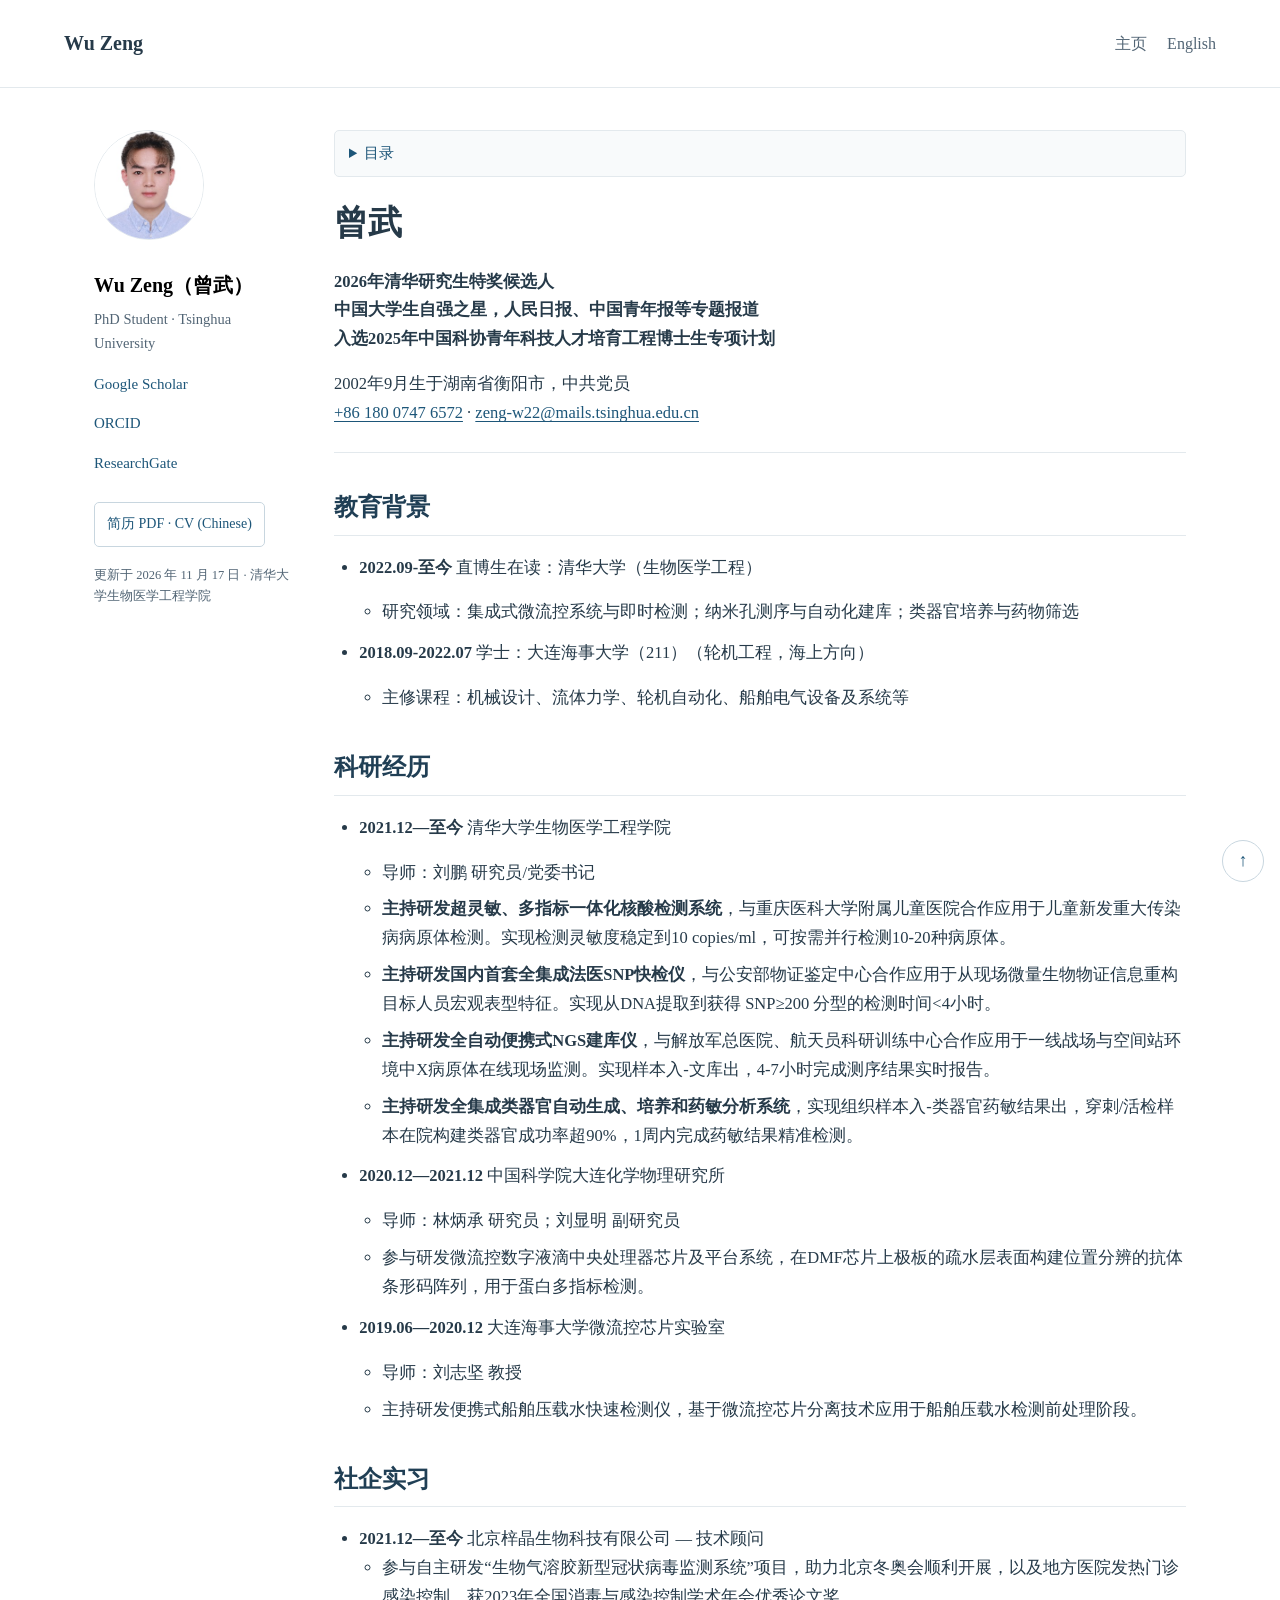
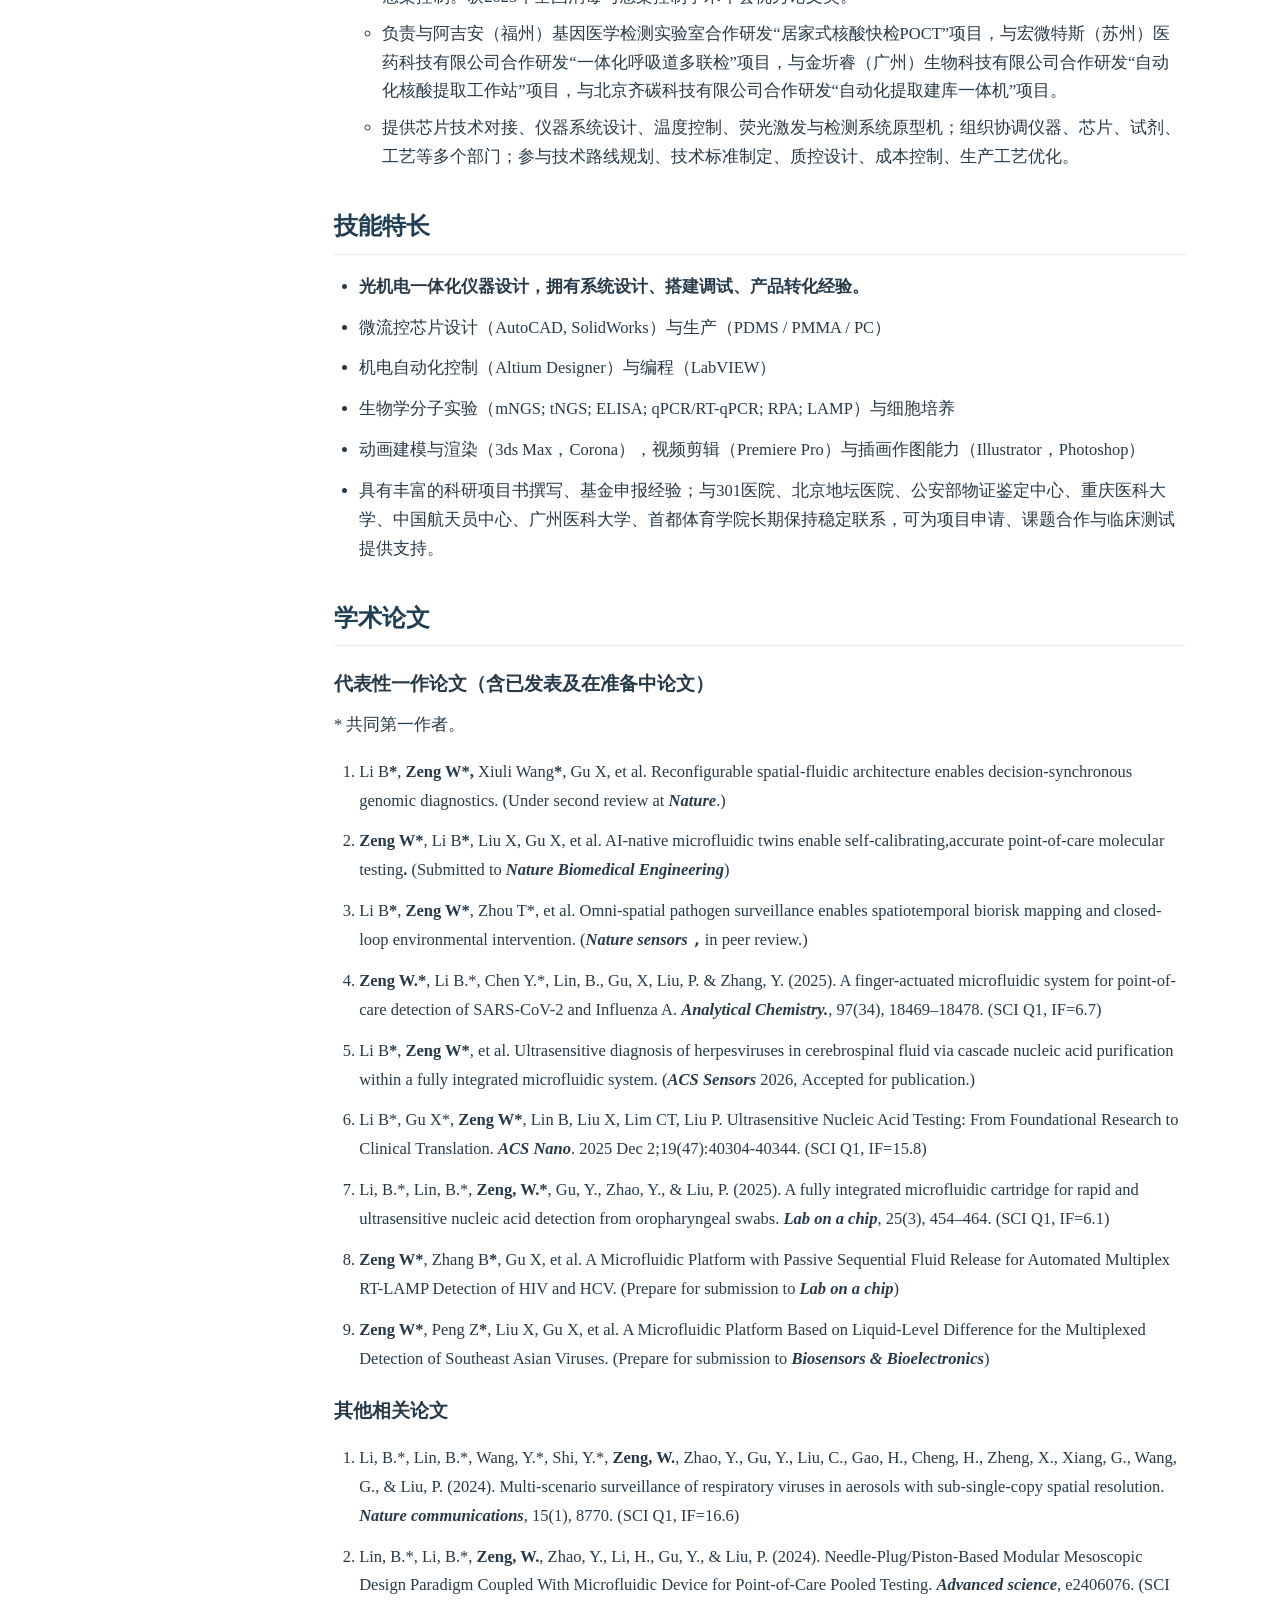
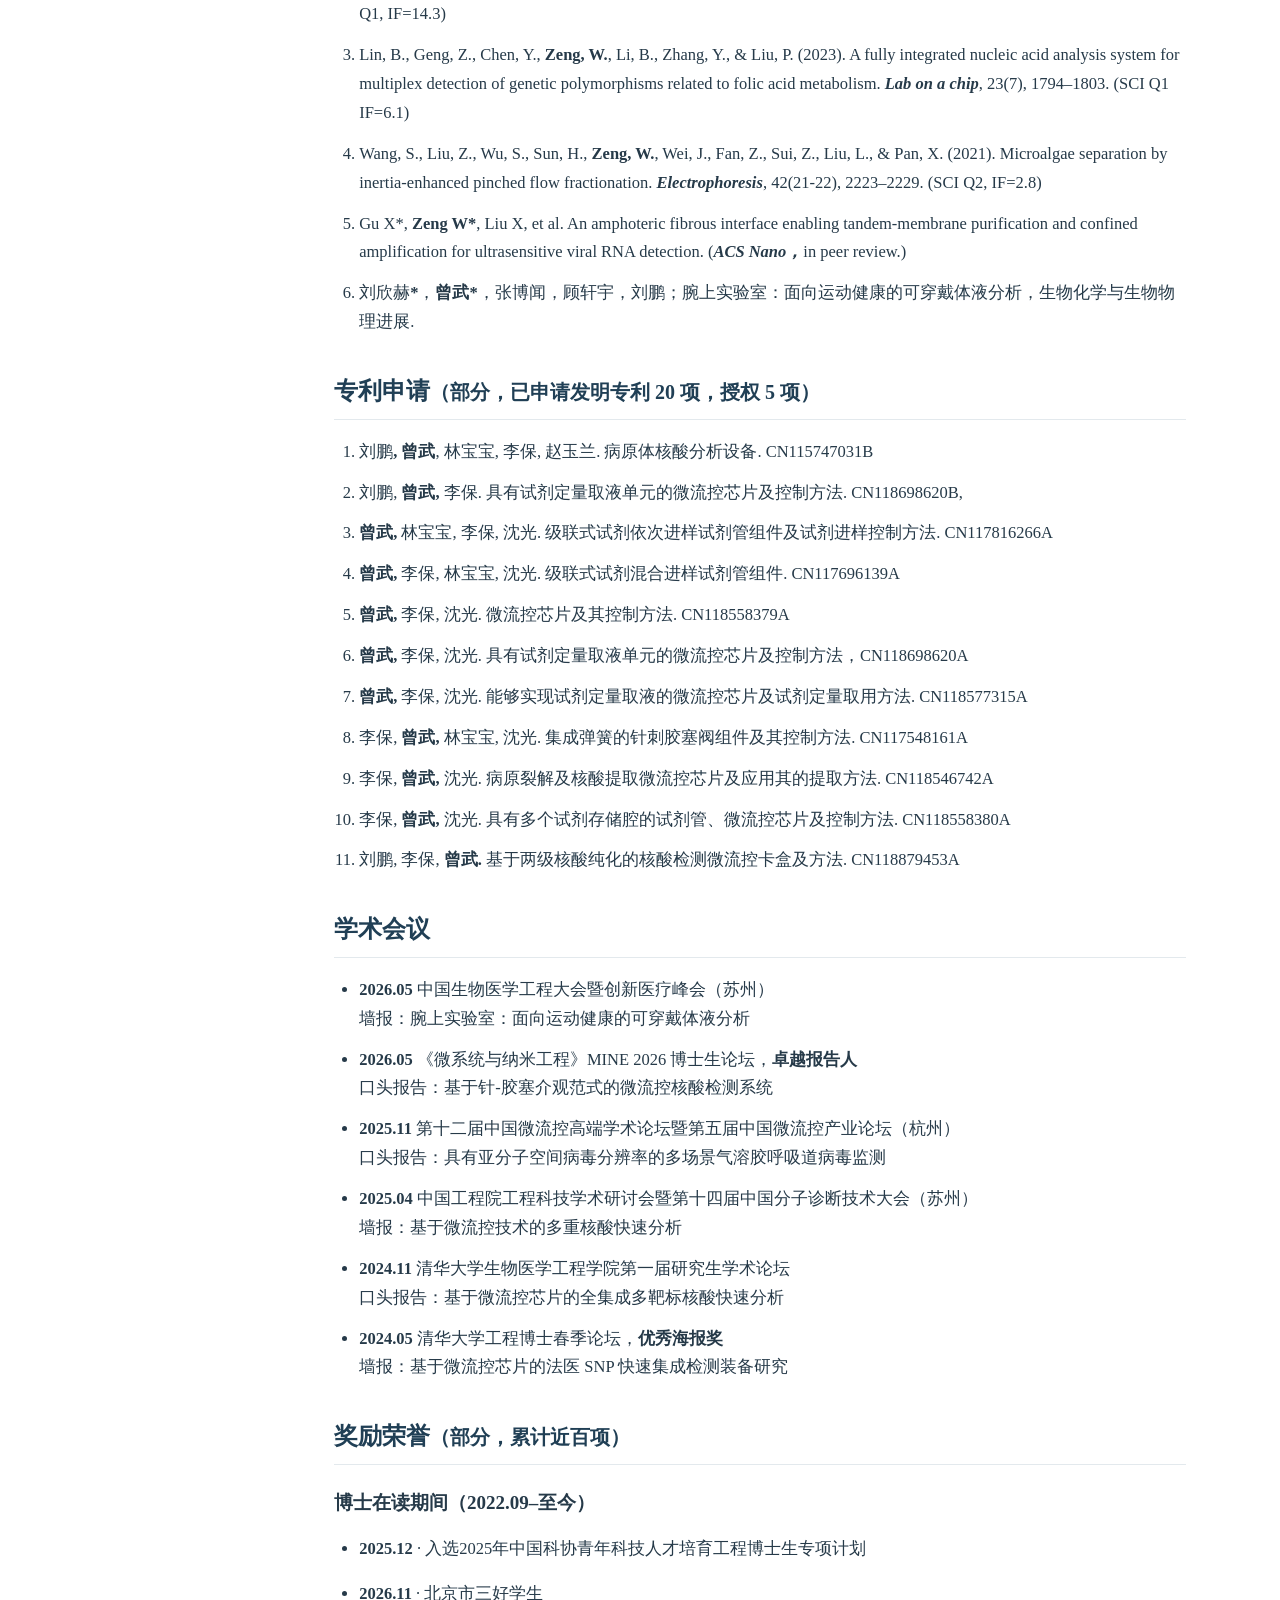
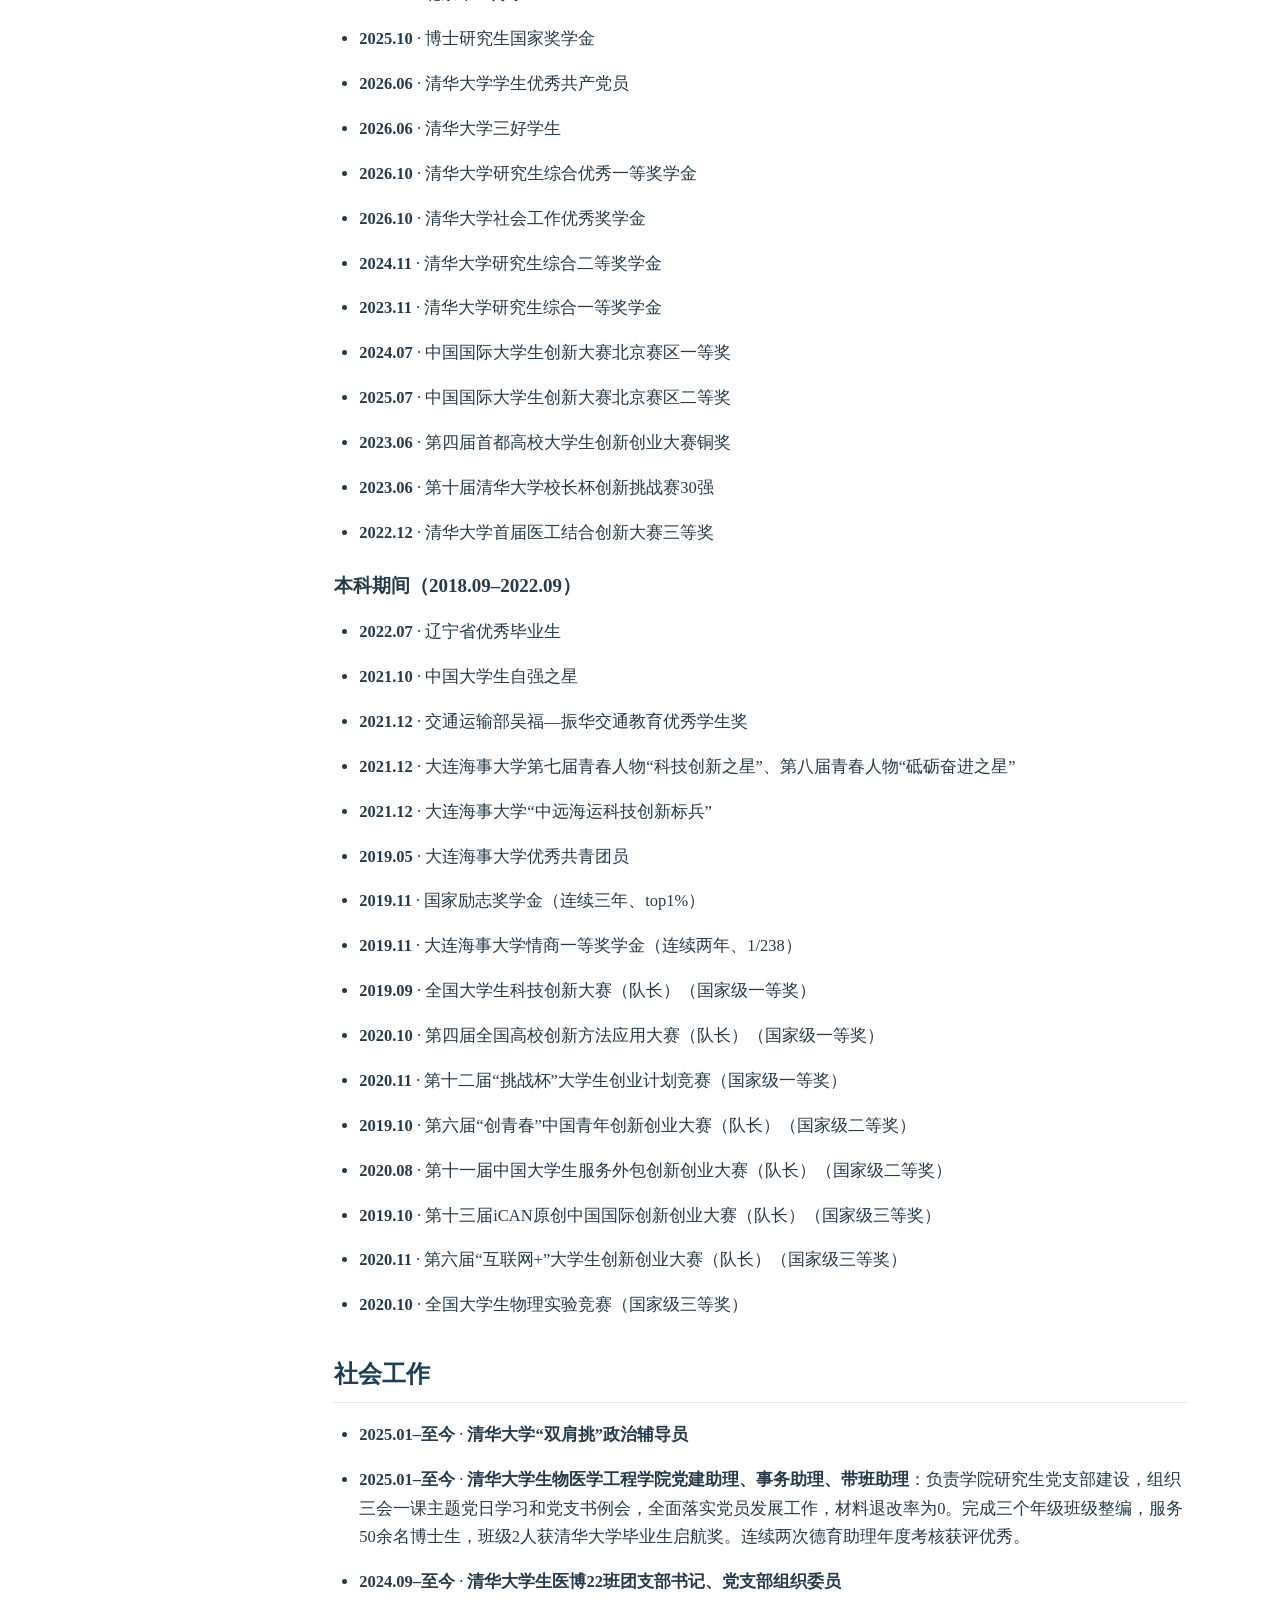
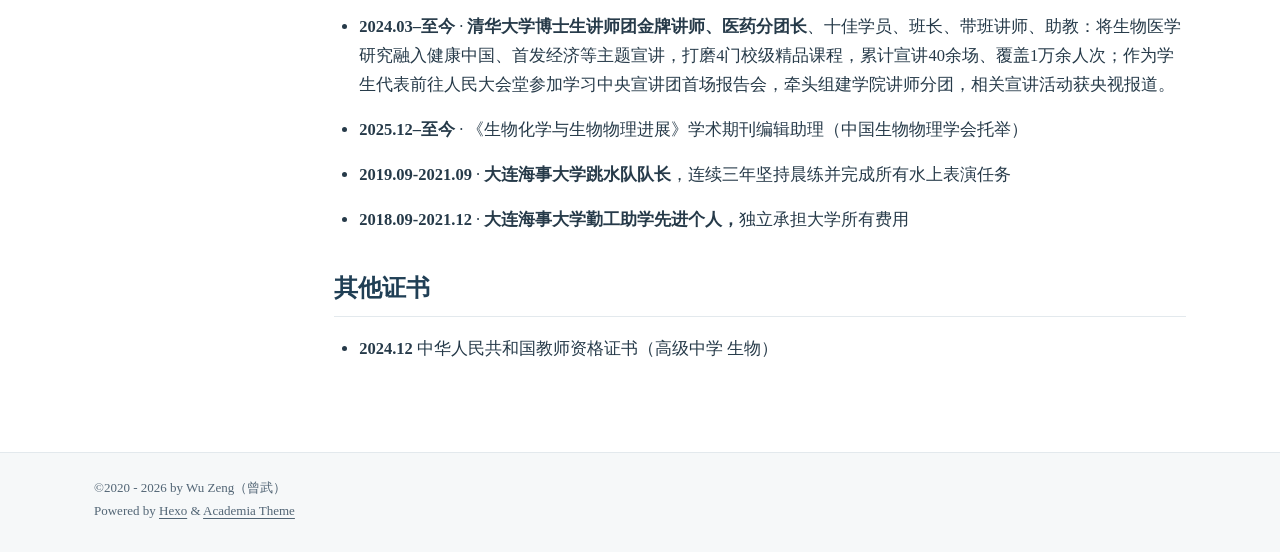
==== commit 47450111: "Add patent and award totals to bilingual profile headings" ====
--- a/index.html
+++ b/index.html
@@ -1,5 +1,5 @@
-<!DOCTYPE html><html lang="zh-CN"><head><meta charset="UTF-8"><meta http-equiv="X-UA-Compatible" content="IE=edge"><meta name="viewport" content="width=device-width, initial-scale=1"><title>曾武 Wu Zeng | 清华大学</title><meta name="author" content="Wu Zeng（曾武）"><meta name="description" content="曾武，清华大学生物医学工程直博生。研究领域包括集成式微流控系统、即时检测、纳米孔测序与自动化建库、类器官培养与药物筛选。"><meta name="theme-color" content="#233e55"><meta name="referrer" content="strict-origin-when-cross-origin"><link rel="canonical" href="https://zengwu.cc/"><link rel="alternate" hreflang="zh-CN" href="https://zengwu.cc/"><link rel="alternate" hreflang="en" href="https://zengwu.cc/About/"><meta property="og:type" content="profile"><meta property="og:title" content="曾武 Wu Zeng | 清华大学"><meta property="og:description" content="曾武，清华大学生物医学工程直博生。研究领域包括集成式微流控系统、即时检测、纳米孔测序与自动化建库、类器官培养与药物筛选。"><meta property="og:url" content="https://zengwu.cc/"><meta property="og:image" content="https://zengwu.cc/img/profile.png"><meta property="og:locale" content="zh_CN"><link rel="shortcut icon" href="/img/favicon.png"><link rel="stylesheet" href="/css/index.css"><link rel="stylesheet" href="/css/academic.css"></head><body id="top"><a class="skip-link" href="#main-content">跳至正文</a><header id="page_header"><div class="header_wrap"><div id="blog_name"><a class="blog_title" id="site-name" href="/">Wu Zeng</a></div><ul class="menus_items"><li class="menus_item"><a class="site-page" href="/"> 主页</a></li><li class="menus_item"><a class="site-page" href="/About/"> English</a></li></ul></div></header><main id="page_main"><div class="side-card sticky"><div class="card-wrap" itemscope itemtype="https://schema.org/Person"><div class="author-avatar"><img class="avatar-img" src="/img/profile.png" alt="曾武 Wu Zeng" width="110" height="110"></div><div class="author-discrip"><h3>Wu Zeng（曾武）</h3><p class="author-bio">PhD Student · Tsinghua University</p></div><div class="author-links"><ul class="social-links"><li><a class="e-social-link" href="https://scholar.google.com/citations?hl=zh-CN&amp;user=HeddSzEAAAAJ" target="_blank" rel="noopener noreferrer">Google Scholar</a></li><li><a class="e-social-link" href="https://orcid.org/0009-0006-3625-1698" target="_blank" rel="noopener noreferrer">ORCID</a></li><li><a class="e-social-link" href="https://www.researchgate.net/profile/Wu-Zeng-8?ev=hdr_xprf" target="_blank" rel="noopener noreferrer">ResearchGate</a></li></ul></div><a class="cv-links" href="/attaches/CV.pdf?v=057a4f1e2d11" target="_blank" rel="noopener">简历 PDF · CV (Chinese)</a><p class="profile-updated">更新于 2026 年 11 月 17 日 · 清华大学生物医学工程学院</p></div></div><div class="page" id="main-content" itemscope itemtype="https://schema.org/CreativeWork"><details class="page-toc"><summary>目录</summary><nav aria-label="页面目录"><ol class="toc"><li class="toc-item toc-level-1"><a class="toc-link" href="#%E6%9B%BE%E6%AD%A6"><span class="toc-text">曾武</span></a><ol class="toc-child"><li class="toc-item toc-level-2"><a class="toc-link" href="#%E6%95%99%E8%82%B2%E8%83%8C%E6%99%AF"><span class="toc-text">教育背景</span></a></li><li class="toc-item toc-level-2"><a class="toc-link" href="#%E7%A7%91%E7%A0%94%E7%BB%8F%E5%8E%86"><span class="toc-text">科研经历</span></a></li><li class="toc-item toc-level-2"><a class="toc-link" href="#%E7%A4%BE%E4%BC%81%E5%AE%9E%E4%B9%A0"><span class="toc-text">社企实习</span></a></li><li class="toc-item toc-level-2"><a class="toc-link" href="#%E6%8A%80%E8%83%BD%E7%89%B9%E9%95%BF"><span class="toc-text">技能特长</span></a></li><li class="toc-item toc-level-2"><a class="toc-link" href="#%E5%AD%A6%E6%9C%AF%E8%AE%BA%E6%96%87"><span class="toc-text">学术论文</span></a></li><li class="toc-item toc-level-2"><a class="toc-link" href="#%E4%B8%93%E5%88%A9%E7%94%B3%E8%AF%B7"><span class="toc-text">专利申请</span></a></li><li class="toc-item toc-level-2"><a class="toc-link" href="#%E5%AD%A6%E6%9C%AF%E4%BC%9A%E8%AE%AE"><span class="toc-text">学术会议</span></a></li><li class="toc-item toc-level-2"><a class="toc-link" href="#%E5%A5%96%E5%8A%B1%E8%8D%A3%E8%AA%89"><span class="toc-text">奖励荣誉</span></a></li><li class="toc-item toc-level-2"><a class="toc-link" href="#%E7%A4%BE%E4%BC%9A%E5%B7%A5%E4%BD%9C"><span class="toc-text">社会工作</span></a></li><li class="toc-item toc-level-2"><a class="toc-link" href="#%E5%85%B6%E4%BB%96%E8%AF%81%E4%B9%A6"><span class="toc-text">其他证书</span></a></li></ol></li></ol></nav></details><article><h1 id="曾武"><a href="#曾武" class="headerlink" title="曾武"></a>曾武</h1><p><strong>2026年清华研究生特奖候选人</strong><br><strong>中国大学生自强之星，人民日报、中国青年报等专题报道</strong><br><strong>入选2025年中国科协青年科技人才培育工程博士生专项计划</strong></p>
-<p>2002年9月生于湖南省衡阳市，中共党员<br><a href="tel:+8618007476572">+86 180 0747 6572</a> · <a href="mailto:&#x7a;&#x65;&#110;&#103;&#45;&#x77;&#50;&#50;&#64;&#109;&#97;&#x69;&#108;&#x73;&#x2e;&#x74;&#x73;&#x69;&#x6e;&#103;&#x68;&#117;&#x61;&#46;&#101;&#100;&#x75;&#46;&#x63;&#x6e;">zeng-w22@mails.tsinghua.edu.cn</a></p>
+<!DOCTYPE html><html lang="zh-CN"><head><meta charset="UTF-8"><meta http-equiv="X-UA-Compatible" content="IE=edge"><meta name="viewport" content="width=device-width, initial-scale=1"><title>曾武 Wu Zeng | 清华大学</title><meta name="author" content="Wu Zeng（曾武）"><meta name="description" content="曾武，清华大学生物医学工程直博生。研究领域包括集成式微流控系统、即时检测、纳米孔测序与自动化建库、类器官培养与药物筛选。"><meta name="theme-color" content="#233e55"><meta name="referrer" content="strict-origin-when-cross-origin"><link rel="canonical" href="https://zengwu.cc/"><link rel="alternate" hreflang="zh-CN" href="https://zengwu.cc/"><link rel="alternate" hreflang="en" href="https://zengwu.cc/About/"><meta property="og:type" content="profile"><meta property="og:title" content="曾武 Wu Zeng | 清华大学"><meta property="og:description" content="曾武，清华大学生物医学工程直博生。研究领域包括集成式微流控系统、即时检测、纳米孔测序与自动化建库、类器官培养与药物筛选。"><meta property="og:url" content="https://zengwu.cc/"><meta property="og:image" content="https://zengwu.cc/img/profile.png"><meta property="og:locale" content="zh_CN"><link rel="shortcut icon" href="/img/favicon.png"><link rel="stylesheet" href="/css/index.css"><link rel="stylesheet" href="/css/academic.css"></head><body id="top"><a class="skip-link" href="#main-content">跳至正文</a><header id="page_header"><div class="header_wrap"><div id="blog_name"><a class="blog_title" id="site-name" href="/">Wu Zeng</a></div><ul class="menus_items"><li class="menus_item"><a class="site-page" href="/"> 主页</a></li><li class="menus_item"><a class="site-page" href="/About/"> English</a></li></ul></div></header><main id="page_main"><div class="side-card sticky"><div class="card-wrap" itemscope itemtype="https://schema.org/Person"><div class="author-avatar"><img class="avatar-img" src="/img/profile.png" alt="曾武 Wu Zeng" width="110" height="110"></div><div class="author-discrip"><h3>Wu Zeng（曾武）</h3><p class="author-bio">PhD Student · Tsinghua University</p></div><div class="author-links"><ul class="social-links"><li><a class="e-social-link" href="https://scholar.google.com/citations?hl=zh-CN&amp;user=HeddSzEAAAAJ" target="_blank" rel="noopener noreferrer">Google Scholar</a></li><li><a class="e-social-link" href="https://orcid.org/0009-0006-3625-1698" target="_blank" rel="noopener noreferrer">ORCID</a></li><li><a class="e-social-link" href="https://www.researchgate.net/profile/Wu-Zeng-8?ev=hdr_xprf" target="_blank" rel="noopener noreferrer">ResearchGate</a></li></ul></div><a class="cv-links" href="/attaches/CV.pdf?v=a152774c9323" target="_blank" rel="noopener">简历 PDF · CV (Chinese)</a><p class="profile-updated">更新于 2026 年 11 月 17 日 · 清华大学生物医学工程学院</p></div></div><div class="page" id="main-content" itemscope itemtype="https://schema.org/CreativeWork"><details class="page-toc"><summary>目录</summary><nav aria-label="页面目录"><ol class="toc"><li class="toc-item toc-level-1"><a class="toc-link" href="#%E6%9B%BE%E6%AD%A6"><span class="toc-text">曾武</span></a><ol class="toc-child"><li class="toc-item toc-level-2"><a class="toc-link" href="#%E6%95%99%E8%82%B2%E8%83%8C%E6%99%AF"><span class="toc-text">教育背景</span></a></li><li class="toc-item toc-level-2"><a class="toc-link" href="#%E7%A7%91%E7%A0%94%E7%BB%8F%E5%8E%86"><span class="toc-text">科研经历</span></a></li><li class="toc-item toc-level-2"><a class="toc-link" href="#%E7%A4%BE%E4%BC%81%E5%AE%9E%E4%B9%A0"><span class="toc-text">社企实习</span></a></li><li class="toc-item toc-level-2"><a class="toc-link" href="#%E6%8A%80%E8%83%BD%E7%89%B9%E9%95%BF"><span class="toc-text">技能特长</span></a></li><li class="toc-item toc-level-2"><a class="toc-link" href="#%E5%AD%A6%E6%9C%AF%E8%AE%BA%E6%96%87"><span class="toc-text">学术论文</span></a></li><li class="toc-item toc-level-2"><a class="toc-link" href="#%E4%B8%93%E5%88%A9%E7%94%B3%E8%AF%B7"><span class="toc-text">专利申请（部分，已申请发明专利 20 项，授权 5 项）</span></a></li><li class="toc-item toc-level-2"><a class="toc-link" href="#%E5%AD%A6%E6%9C%AF%E4%BC%9A%E8%AE%AE"><span class="toc-text">学术会议</span></a></li><li class="toc-item toc-level-2"><a class="toc-link" href="#%E5%A5%96%E5%8A%B1%E8%8D%A3%E8%AA%89"><span class="toc-text">奖励荣誉（部分，累计近百项）</span></a></li><li class="toc-item toc-level-2"><a class="toc-link" href="#%E7%A4%BE%E4%BC%9A%E5%B7%A5%E4%BD%9C"><span class="toc-text">社会工作</span></a></li><li class="toc-item toc-level-2"><a class="toc-link" href="#%E5%85%B6%E4%BB%96%E8%AF%81%E4%B9%A6"><span class="toc-text">其他证书</span></a></li></ol></li></ol></nav></details><article><h1 id="曾武"><a href="#曾武" class="headerlink" title="曾武"></a>曾武</h1><p><strong>2026年清华研究生特奖候选人</strong><br><strong>中国大学生自强之星，人民日报、中国青年报等专题报道</strong><br><strong>入选2025年中国科协青年科技人才培育工程博士生专项计划</strong></p>
+<p>2002年9月生于湖南省衡阳市，中共党员<br><a href="tel:+8618007476572">+86 180 0747 6572</a> · <a href="mailto:&#122;&#x65;&#x6e;&#103;&#45;&#119;&#x32;&#x32;&#x40;&#x6d;&#x61;&#105;&#108;&#115;&#46;&#116;&#x73;&#105;&#x6e;&#103;&#104;&#x75;&#x61;&#46;&#101;&#x64;&#x75;&#x2e;&#x63;&#110;">zeng-w22@mails.tsinghua.edu.cn</a></p>
 <hr>
 <h2 id="教育背景"><a href="#教育背景" class="headerlink" title="教育背景"></a>教育背景</h2><ul>
 <li><p><strong>2022.09-至今</strong>  直博生在读：清华大学（生物医学工程）  </p>
@@ -72,7 +72,9 @@
 <li>Gu X&#42;, <strong>Zeng W</strong><strong>&#42;</strong>, Liu X, et al. An amphoteric fibrous interface enabling tandem-membrane purification and confined amplification for ultrasensitive viral RNA detection. (<strong><em>ACS Nano</em></strong><strong><em>，</em></strong>in peer review.)</li>
 <li>刘欣赫<strong>&#42;</strong>，<strong>曾武</strong><strong>&#42;</strong>，张博闻，顾轩宇，刘鹏；腕上实验室：面向运动健康的可穿戴体液分析，生物化学与生物物理进展.</li>
 </ol>
-<h2 id="专利申请"><a href="#专利申请" class="headerlink" title="专利申请"></a>专利申请</h2><ol>
+<h2 id="专利申请"><a href="#专利申请" class="headerlink" title="专利申请"></a>专利申请<small>（部分，已申请发明专利 20 项，授权 5 项）</small></h2>
+
+<ol>
 <li>刘鹏<strong>, 曾武</strong>, 林宝宝, 李保, 赵玉兰. 病原体核酸分析设备. CN115747031B</li>
 <li>刘鹏, <strong>曾武,</strong> 李保. 具有试剂定量取液单元的微流控芯片及控制方法. CN118698620B,</li>
 <li><strong>曾武, </strong>林宝宝, 李保, 沈光. 级联式试剂依次进样试剂管组件及试剂进样控制方法. CN117816266A</li>
@@ -93,7 +95,9 @@
 <li><strong>2024.11</strong> 清华大学生物医学工程学院第一届研究生学术论坛<br>口头报告：基于微流控芯片的全集成多靶标核酸快速分析</li>
 <li><strong>2024.05</strong> 清华大学工程博士春季论坛，<strong>优秀海报奖</strong><br>墙报：基于微流控芯片的法医 SNP 快速集成检测装备研究</li>
 </ul>
-<h2 id="奖励荣誉"><a href="#奖励荣誉" class="headerlink" title="奖励荣誉"></a>奖励荣誉</h2><h3 id="博士在读期间（2022-09–至今）"><a href="#博士在读期间（2022-09–至今）" class="headerlink" title="博士在读期间（2022.09–至今）"></a>博士在读期间（2022.09–至今）</h3><ul>
+<h2 id="奖励荣誉"><a href="#奖励荣誉" class="headerlink" title="奖励荣誉"></a>奖励荣誉<small>（部分，累计近百项）</small></h2>
+
+<h3 id="博士在读期间（2022-09–至今）"><a href="#博士在读期间（2022-09–至今）" class="headerlink" title="博士在读期间（2022.09–至今）"></a>博士在读期间（2022.09–至今）</h3><ul>
 <li><p><strong>2025.12</strong> · 入选2025年中国科协青年科技人才培育工程博士生专项计划</p>
 </li>
 <li><p><strong>2026.11</strong> · 北京市三好学生</p>
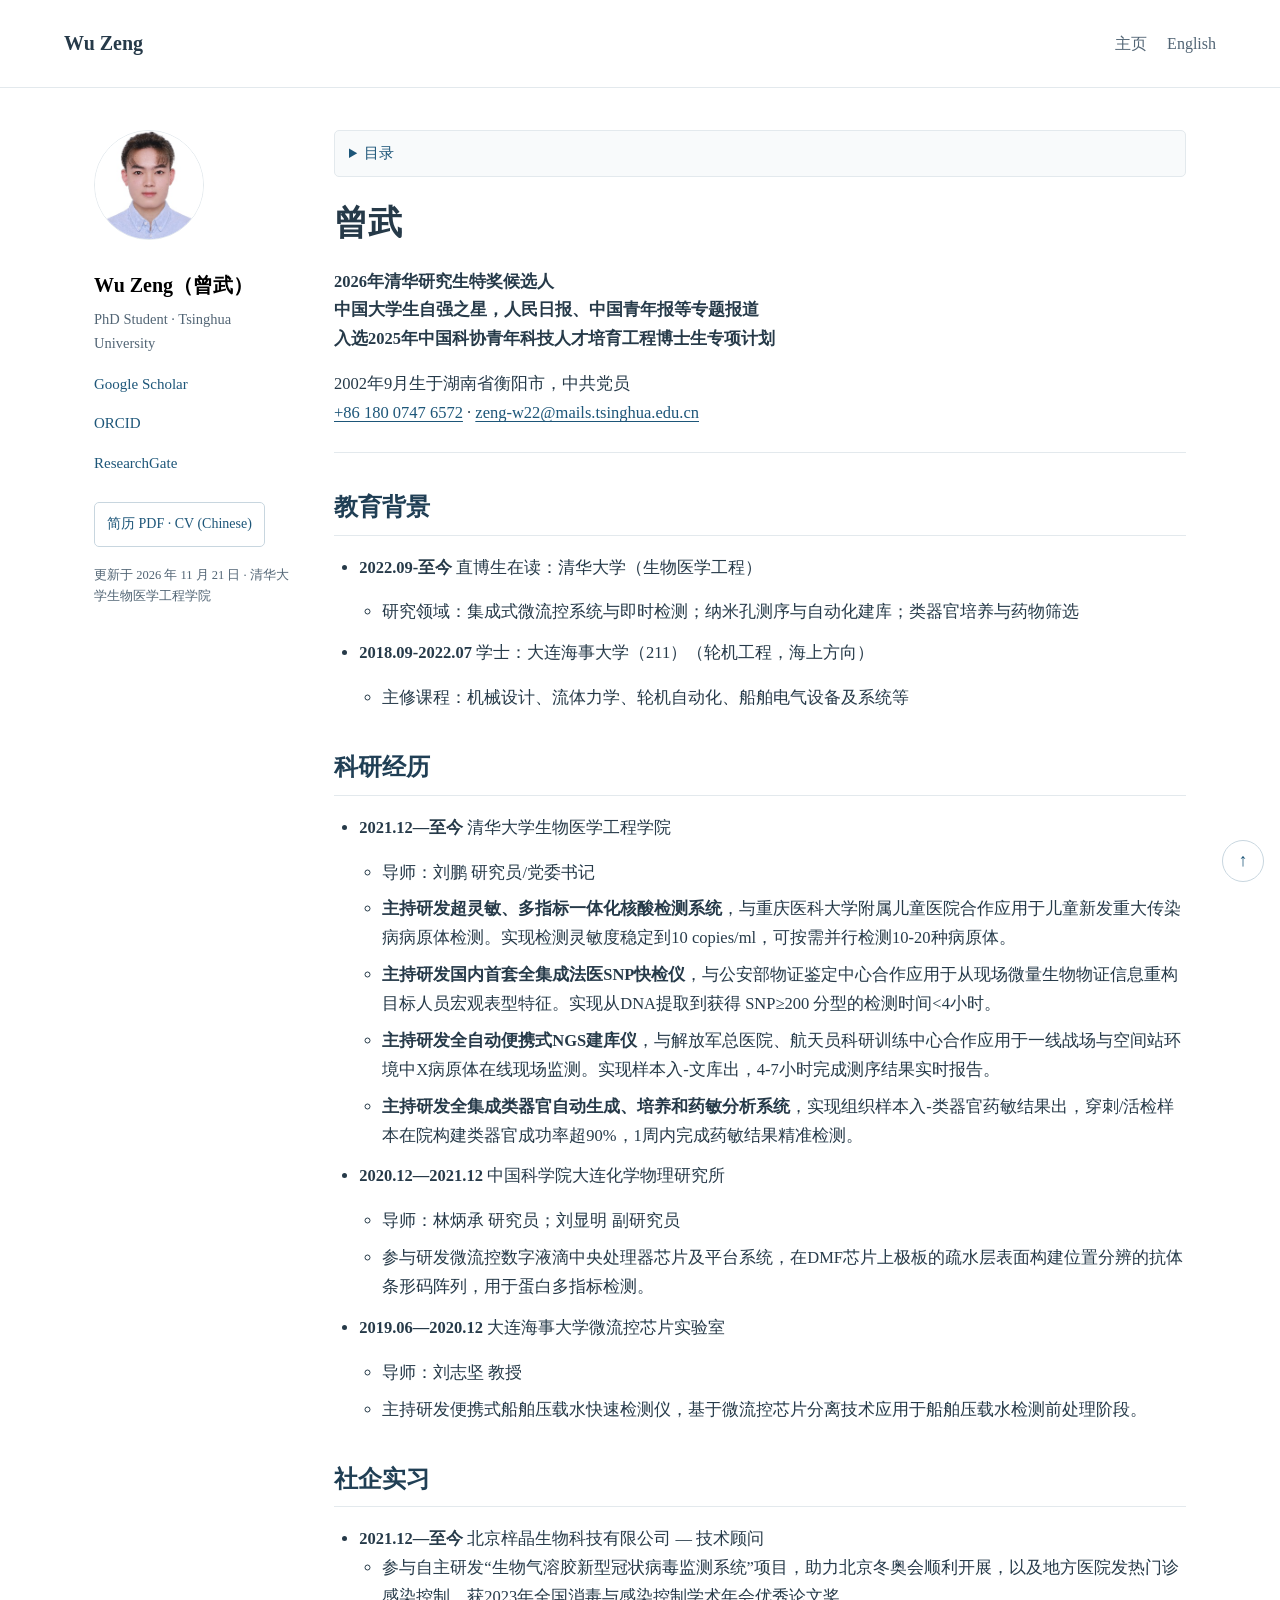
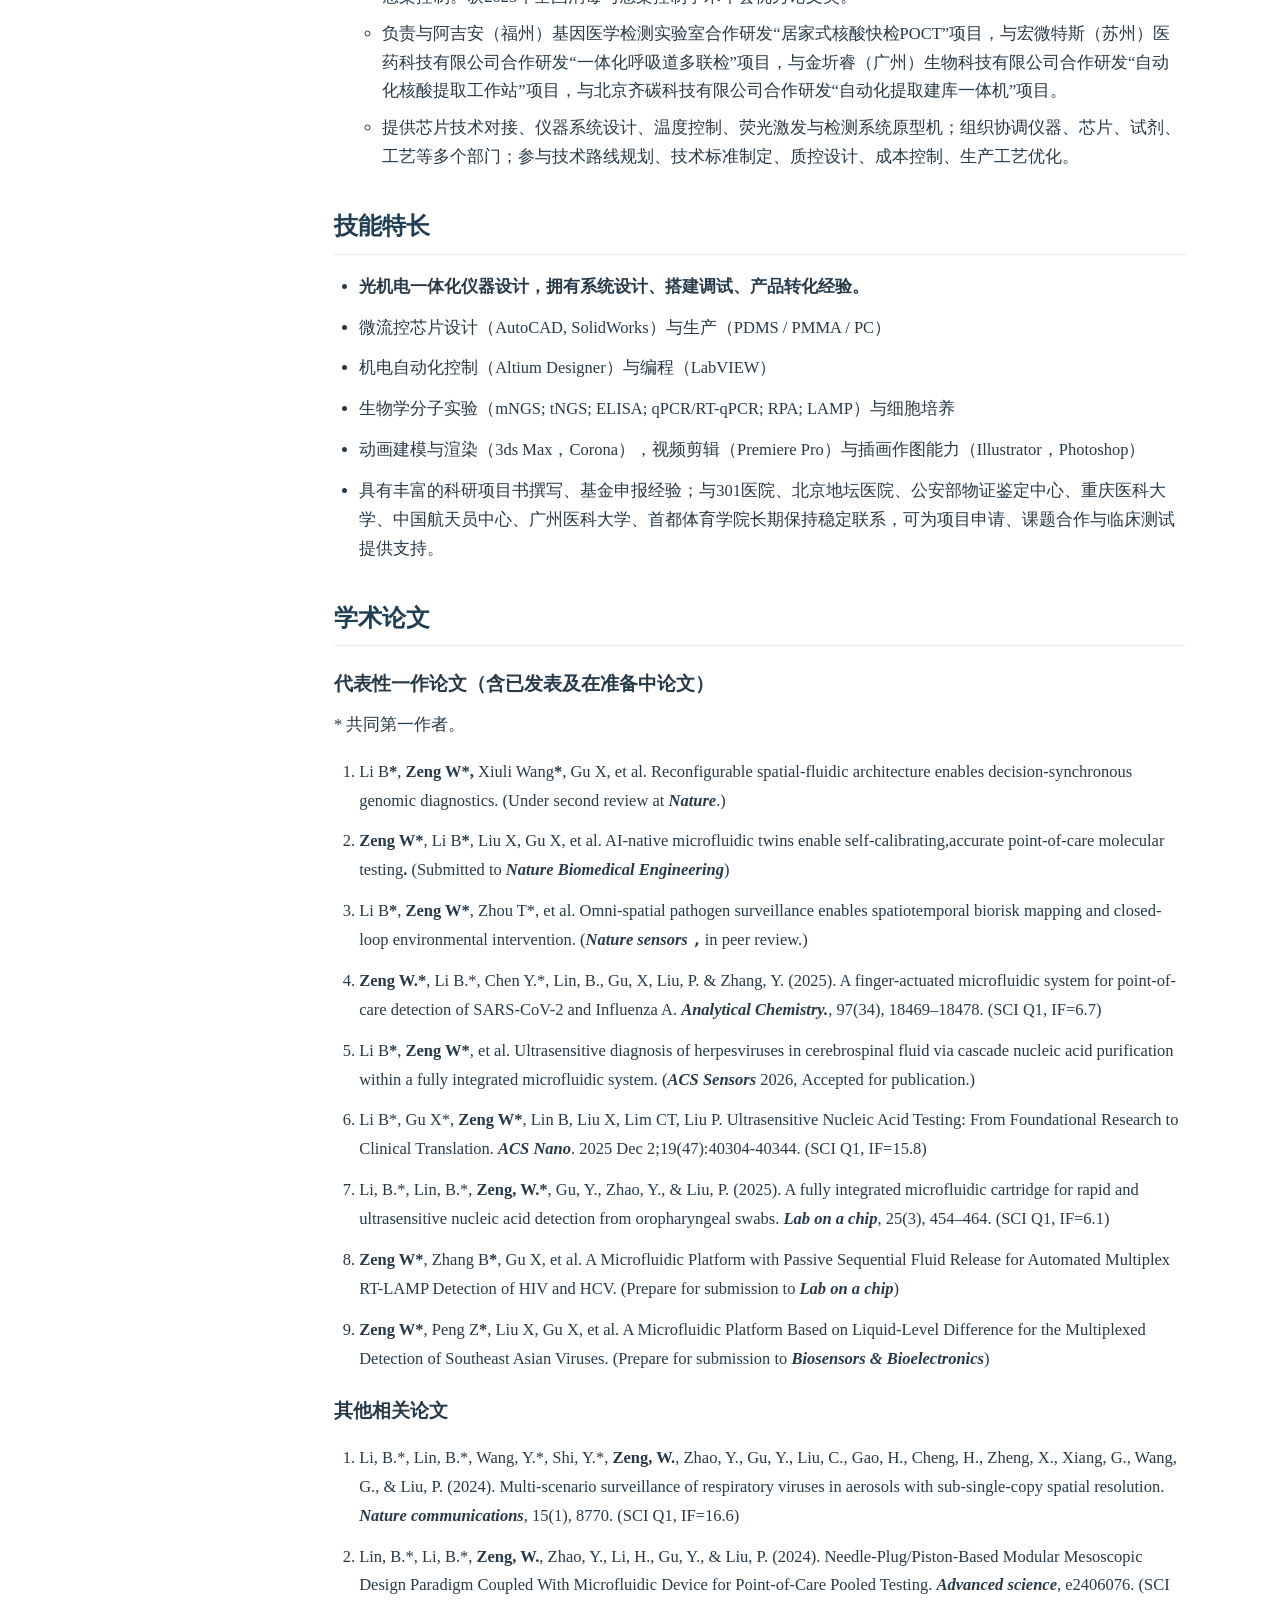
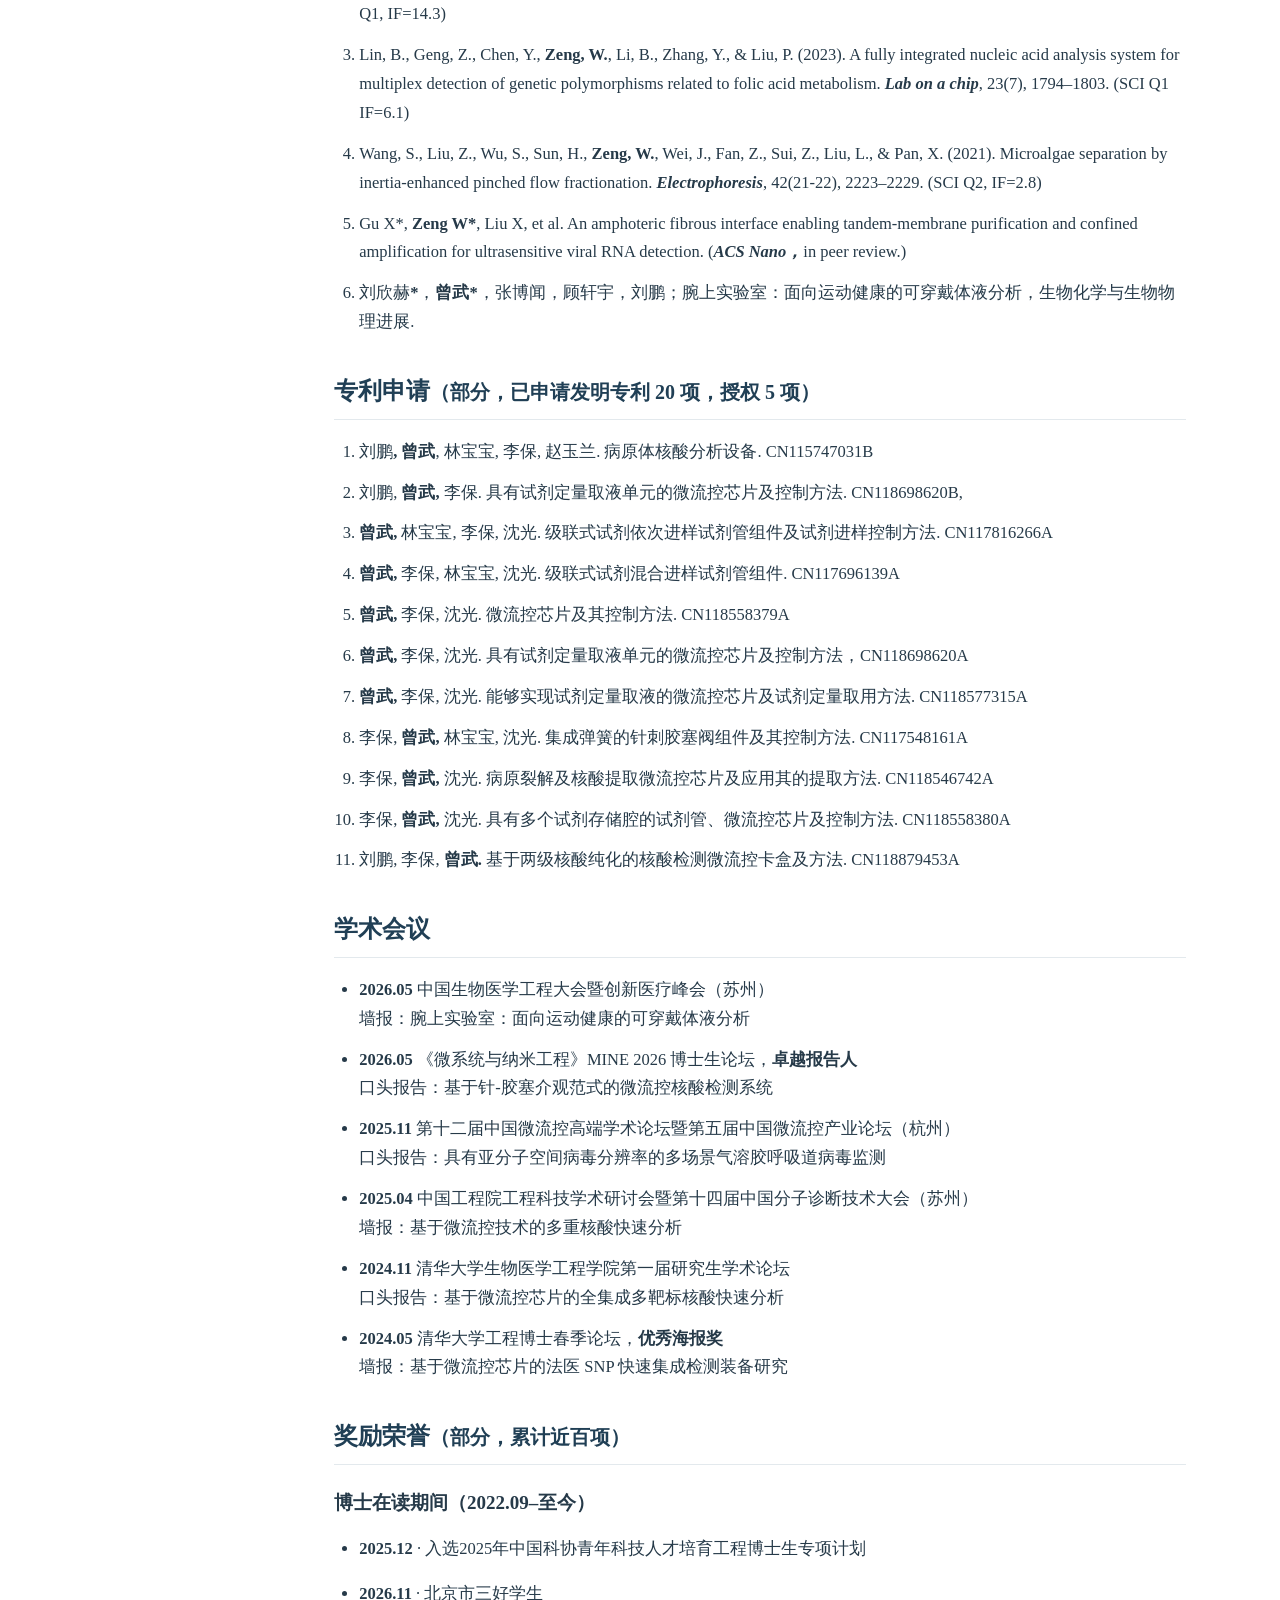
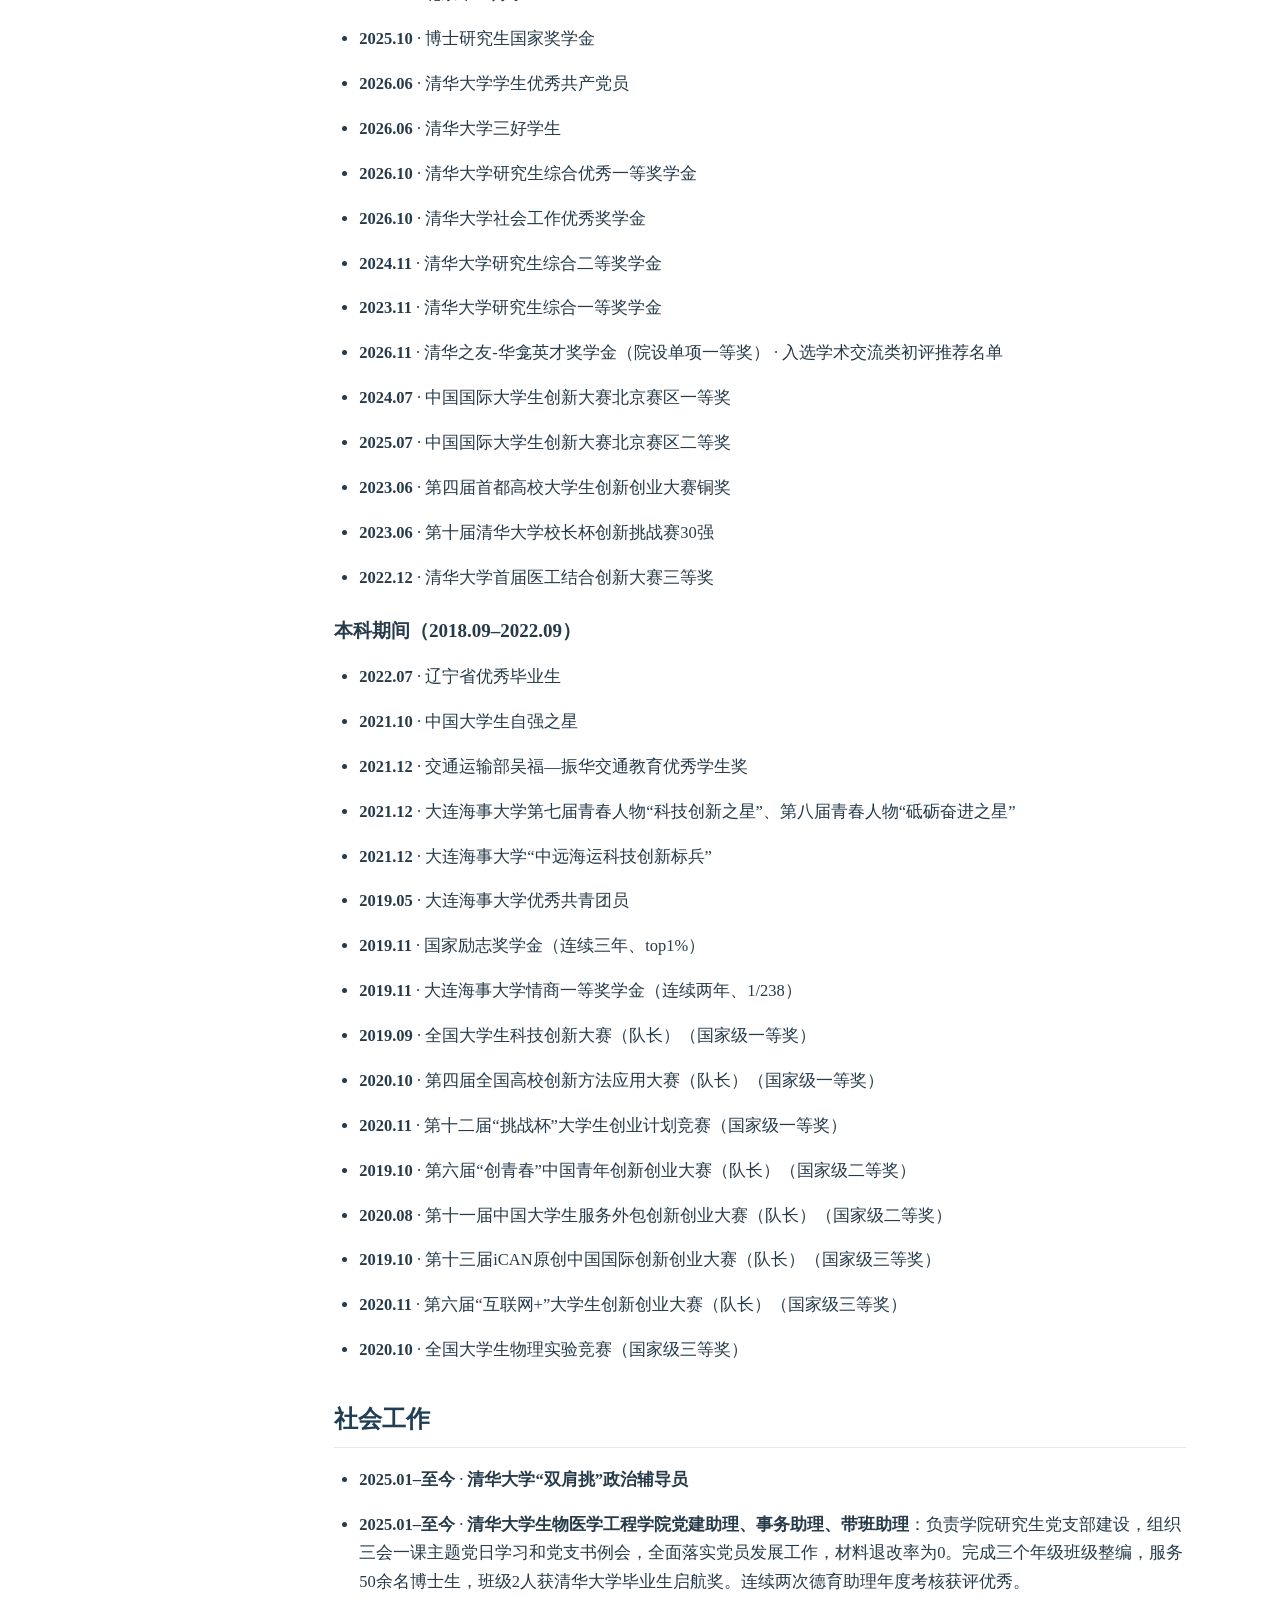
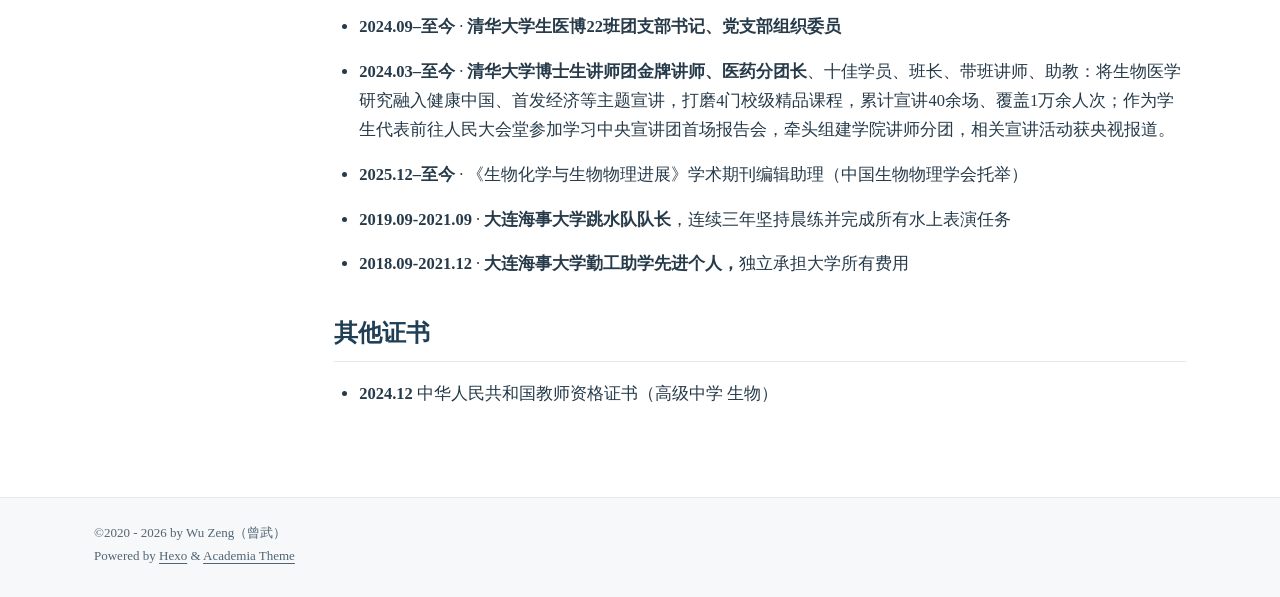
==== commit eadac334: "Add academic exchange scholarship nomination and refresh the CV" ====
--- a/index.html
+++ b/index.html
@@ -1,4 +1,4 @@
-<!DOCTYPE html><html lang="zh-CN"><head><meta charset="UTF-8"><meta http-equiv="X-UA-Compatible" content="IE=edge"><meta name="viewport" content="width=device-width, initial-scale=1"><title>曾武 Wu Zeng | 清华大学</title><meta name="author" content="Wu Zeng（曾武）"><meta name="description" content="曾武，清华大学生物医学工程直博生。研究领域包括集成式微流控系统、即时检测、纳米孔测序与自动化建库、类器官培养与药物筛选。"><meta name="theme-color" content="#233e55"><meta name="referrer" content="strict-origin-when-cross-origin"><link rel="canonical" href="https://zengwu.cc/"><link rel="alternate" hreflang="zh-CN" href="https://zengwu.cc/"><link rel="alternate" hreflang="en" href="https://zengwu.cc/About/"><meta property="og:type" content="profile"><meta property="og:title" content="曾武 Wu Zeng | 清华大学"><meta property="og:description" content="曾武，清华大学生物医学工程直博生。研究领域包括集成式微流控系统、即时检测、纳米孔测序与自动化建库、类器官培养与药物筛选。"><meta property="og:url" content="https://zengwu.cc/"><meta property="og:image" content="https://zengwu.cc/img/profile.png"><meta property="og:locale" content="zh_CN"><link rel="shortcut icon" href="/img/favicon.png"><link rel="stylesheet" href="/css/index.css"><link rel="stylesheet" href="/css/academic.css"></head><body id="top"><a class="skip-link" href="#main-content">跳至正文</a><header id="page_header"><div class="header_wrap"><div id="blog_name"><a class="blog_title" id="site-name" href="/">Wu Zeng</a></div><ul class="menus_items"><li class="menus_item"><a class="site-page" href="/"> 主页</a></li><li class="menus_item"><a class="site-page" href="/About/"> English</a></li></ul></div></header><main id="page_main"><div class="side-card sticky"><div class="card-wrap" itemscope itemtype="https://schema.org/Person"><div class="author-avatar"><img class="avatar-img" src="/img/profile.png" alt="曾武 Wu Zeng" width="110" height="110"></div><div class="author-discrip"><h3>Wu Zeng（曾武）</h3><p class="author-bio">PhD Student · Tsinghua University</p></div><div class="author-links"><ul class="social-links"><li><a class="e-social-link" href="https://scholar.google.com/citations?hl=zh-CN&amp;user=HeddSzEAAAAJ" target="_blank" rel="noopener noreferrer">Google Scholar</a></li><li><a class="e-social-link" href="https://orcid.org/0009-0006-3625-1698" target="_blank" rel="noopener noreferrer">ORCID</a></li><li><a class="e-social-link" href="https://www.researchgate.net/profile/Wu-Zeng-8?ev=hdr_xprf" target="_blank" rel="noopener noreferrer">ResearchGate</a></li></ul></div><a class="cv-links" href="/attaches/CV.pdf?v=a152774c9323" target="_blank" rel="noopener">简历 PDF · CV (Chinese)</a><p class="profile-updated">更新于 2026 年 11 月 17 日 · 清华大学生物医学工程学院</p></div></div><div class="page" id="main-content" itemscope itemtype="https://schema.org/CreativeWork"><details class="page-toc"><summary>目录</summary><nav aria-label="页面目录"><ol class="toc"><li class="toc-item toc-level-1"><a class="toc-link" href="#%E6%9B%BE%E6%AD%A6"><span class="toc-text">曾武</span></a><ol class="toc-child"><li class="toc-item toc-level-2"><a class="toc-link" href="#%E6%95%99%E8%82%B2%E8%83%8C%E6%99%AF"><span class="toc-text">教育背景</span></a></li><li class="toc-item toc-level-2"><a class="toc-link" href="#%E7%A7%91%E7%A0%94%E7%BB%8F%E5%8E%86"><span class="toc-text">科研经历</span></a></li><li class="toc-item toc-level-2"><a class="toc-link" href="#%E7%A4%BE%E4%BC%81%E5%AE%9E%E4%B9%A0"><span class="toc-text">社企实习</span></a></li><li class="toc-item toc-level-2"><a class="toc-link" href="#%E6%8A%80%E8%83%BD%E7%89%B9%E9%95%BF"><span class="toc-text">技能特长</span></a></li><li class="toc-item toc-level-2"><a class="toc-link" href="#%E5%AD%A6%E6%9C%AF%E8%AE%BA%E6%96%87"><span class="toc-text">学术论文</span></a></li><li class="toc-item toc-level-2"><a class="toc-link" href="#%E4%B8%93%E5%88%A9%E7%94%B3%E8%AF%B7"><span class="toc-text">专利申请（部分，已申请发明专利 20 项，授权 5 项）</span></a></li><li class="toc-item toc-level-2"><a class="toc-link" href="#%E5%AD%A6%E6%9C%AF%E4%BC%9A%E8%AE%AE"><span class="toc-text">学术会议</span></a></li><li class="toc-item toc-level-2"><a class="toc-link" href="#%E5%A5%96%E5%8A%B1%E8%8D%A3%E8%AA%89"><span class="toc-text">奖励荣誉（部分，累计近百项）</span></a></li><li class="toc-item toc-level-2"><a class="toc-link" href="#%E7%A4%BE%E4%BC%9A%E5%B7%A5%E4%BD%9C"><span class="toc-text">社会工作</span></a></li><li class="toc-item toc-level-2"><a class="toc-link" href="#%E5%85%B6%E4%BB%96%E8%AF%81%E4%B9%A6"><span class="toc-text">其他证书</span></a></li></ol></li></ol></nav></details><article><h1 id="曾武"><a href="#曾武" class="headerlink" title="曾武"></a>曾武</h1><p><strong>2026年清华研究生特奖候选人</strong><br><strong>中国大学生自强之星，人民日报、中国青年报等专题报道</strong><br><strong>入选2025年中国科协青年科技人才培育工程博士生专项计划</strong></p>
+<!DOCTYPE html><html lang="zh-CN"><head><meta charset="UTF-8"><meta http-equiv="X-UA-Compatible" content="IE=edge"><meta name="viewport" content="width=device-width, initial-scale=1"><title>曾武 Wu Zeng | 清华大学</title><meta name="author" content="Wu Zeng（曾武）"><meta name="description" content="曾武，清华大学生物医学工程直博生。研究领域包括集成式微流控系统、即时检测、纳米孔测序与自动化建库、类器官培养与药物筛选。"><meta name="theme-color" content="#233e55"><meta name="referrer" content="strict-origin-when-cross-origin"><link rel="canonical" href="https://zengwu.cc/"><link rel="alternate" hreflang="zh-CN" href="https://zengwu.cc/"><link rel="alternate" hreflang="en" href="https://zengwu.cc/About/"><meta property="og:type" content="profile"><meta property="og:title" content="曾武 Wu Zeng | 清华大学"><meta property="og:description" content="曾武，清华大学生物医学工程直博生。研究领域包括集成式微流控系统、即时检测、纳米孔测序与自动化建库、类器官培养与药物筛选。"><meta property="og:url" content="https://zengwu.cc/"><meta property="og:image" content="https://zengwu.cc/img/profile.png"><meta property="og:locale" content="zh_CN"><link rel="shortcut icon" href="/img/favicon.png"><link rel="stylesheet" href="/css/index.css"><link rel="stylesheet" href="/css/academic.css"></head><body id="top"><a class="skip-link" href="#main-content">跳至正文</a><header id="page_header"><div class="header_wrap"><div id="blog_name"><a class="blog_title" id="site-name" href="/">Wu Zeng</a></div><ul class="menus_items"><li class="menus_item"><a class="site-page" href="/"> 主页</a></li><li class="menus_item"><a class="site-page" href="/About/"> English</a></li></ul></div></header><main id="page_main"><div class="side-card sticky"><div class="card-wrap" itemscope itemtype="https://schema.org/Person"><div class="author-avatar"><img class="avatar-img" src="/img/profile.png" alt="曾武 Wu Zeng" width="110" height="110"></div><div class="author-discrip"><h3>Wu Zeng（曾武）</h3><p class="author-bio">PhD Student · Tsinghua University</p></div><div class="author-links"><ul class="social-links"><li><a class="e-social-link" href="https://scholar.google.com/citations?hl=zh-CN&amp;user=HeddSzEAAAAJ" target="_blank" rel="noopener noreferrer">Google Scholar</a></li><li><a class="e-social-link" href="https://orcid.org/0009-0006-3625-1698" target="_blank" rel="noopener noreferrer">ORCID</a></li><li><a class="e-social-link" href="https://www.researchgate.net/profile/Wu-Zeng-8?ev=hdr_xprf" target="_blank" rel="noopener noreferrer">ResearchGate</a></li></ul></div><a class="cv-links" href="/attaches/CV.pdf?v=03933e430756" target="_blank" rel="noopener">简历 PDF · CV (Chinese)</a><p class="profile-updated">更新于 2026 年 11 月 21 日 · 清华大学生物医学工程学院</p></div></div><div class="page" id="main-content" itemscope itemtype="https://schema.org/CreativeWork"><details class="page-toc"><summary>目录</summary><nav aria-label="页面目录"><ol class="toc"><li class="toc-item toc-level-1"><a class="toc-link" href="#%E6%9B%BE%E6%AD%A6"><span class="toc-text">曾武</span></a><ol class="toc-child"><li class="toc-item toc-level-2"><a class="toc-link" href="#%E6%95%99%E8%82%B2%E8%83%8C%E6%99%AF"><span class="toc-text">教育背景</span></a></li><li class="toc-item toc-level-2"><a class="toc-link" href="#%E7%A7%91%E7%A0%94%E7%BB%8F%E5%8E%86"><span class="toc-text">科研经历</span></a></li><li class="toc-item toc-level-2"><a class="toc-link" href="#%E7%A4%BE%E4%BC%81%E5%AE%9E%E4%B9%A0"><span class="toc-text">社企实习</span></a></li><li class="toc-item toc-level-2"><a class="toc-link" href="#%E6%8A%80%E8%83%BD%E7%89%B9%E9%95%BF"><span class="toc-text">技能特长</span></a></li><li class="toc-item toc-level-2"><a class="toc-link" href="#%E5%AD%A6%E6%9C%AF%E8%AE%BA%E6%96%87"><span class="toc-text">学术论文</span></a></li><li class="toc-item toc-level-2"><a class="toc-link" href="#%E4%B8%93%E5%88%A9%E7%94%B3%E8%AF%B7"><span class="toc-text">专利申请（部分，已申请发明专利 20 项，授权 5 项）</span></a></li><li class="toc-item toc-level-2"><a class="toc-link" href="#%E5%AD%A6%E6%9C%AF%E4%BC%9A%E8%AE%AE"><span class="toc-text">学术会议</span></a></li><li class="toc-item toc-level-2"><a class="toc-link" href="#%E5%A5%96%E5%8A%B1%E8%8D%A3%E8%AA%89"><span class="toc-text">奖励荣誉（部分，累计近百项）</span></a></li><li class="toc-item toc-level-2"><a class="toc-link" href="#%E7%A4%BE%E4%BC%9A%E5%B7%A5%E4%BD%9C"><span class="toc-text">社会工作</span></a></li><li class="toc-item toc-level-2"><a class="toc-link" href="#%E5%85%B6%E4%BB%96%E8%AF%81%E4%B9%A6"><span class="toc-text">其他证书</span></a></li></ol></li></ol></nav></details><article><h1 id="曾武"><a href="#曾武" class="headerlink" title="曾武"></a>曾武</h1><p><strong>2026年清华研究生特奖候选人</strong><br><strong>中国大学生自强之星，人民日报、中国青年报等专题报道</strong><br><strong>入选2025年中国科协青年科技人才培育工程博士生专项计划</strong></p>
 <p>2002年9月生于湖南省衡阳市，中共党员<br><a href="tel:+8618007476572">+86 180 0747 6572</a> · <a href="mailto:&#122;&#x65;&#x6e;&#103;&#45;&#119;&#x32;&#x32;&#x40;&#x6d;&#x61;&#105;&#108;&#115;&#46;&#116;&#x73;&#105;&#x6e;&#103;&#104;&#x75;&#x61;&#46;&#101;&#x64;&#x75;&#x2e;&#x63;&#110;">zeng-w22@mails.tsinghua.edu.cn</a></p>
 <hr>
 <h2 id="教育背景"><a href="#教育背景" class="headerlink" title="教育背景"></a>教育背景</h2><ul>
@@ -116,6 +116,8 @@
 </li>
 <li><p><strong>2023.11</strong> · 清华大学研究生综合一等奖学金</p>
 </li>
+<li><p><strong>2026.11</strong> · 清华之友-华龛英才奖学金（院设单项一等奖） · 入选学术交流类初评推荐名单</p>
+</li>
 <li><p><strong>2024.07</strong> · 中国国际大学生创新大赛北京赛区一等奖</p>
 </li>
 <li><p><strong>2025.07</strong> · 中国国际大学生创新大赛北京赛区二等奖</p>
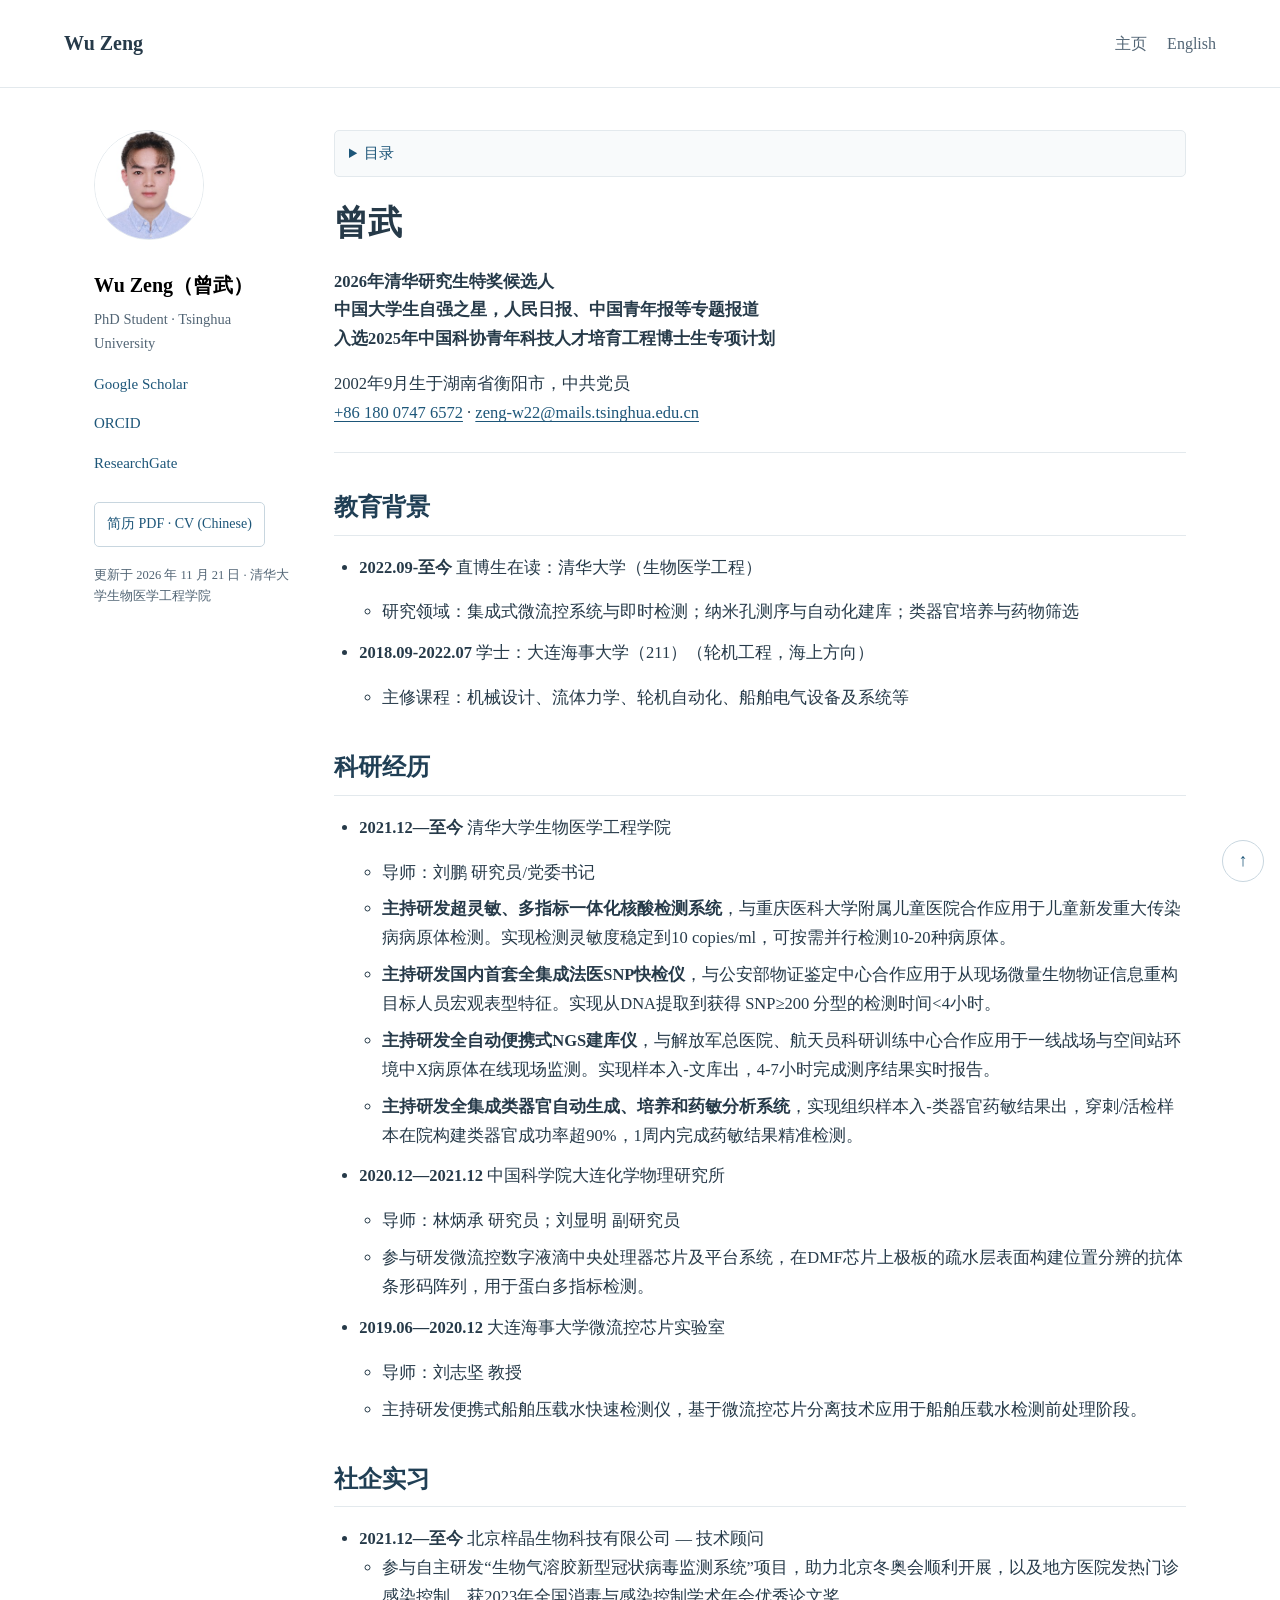
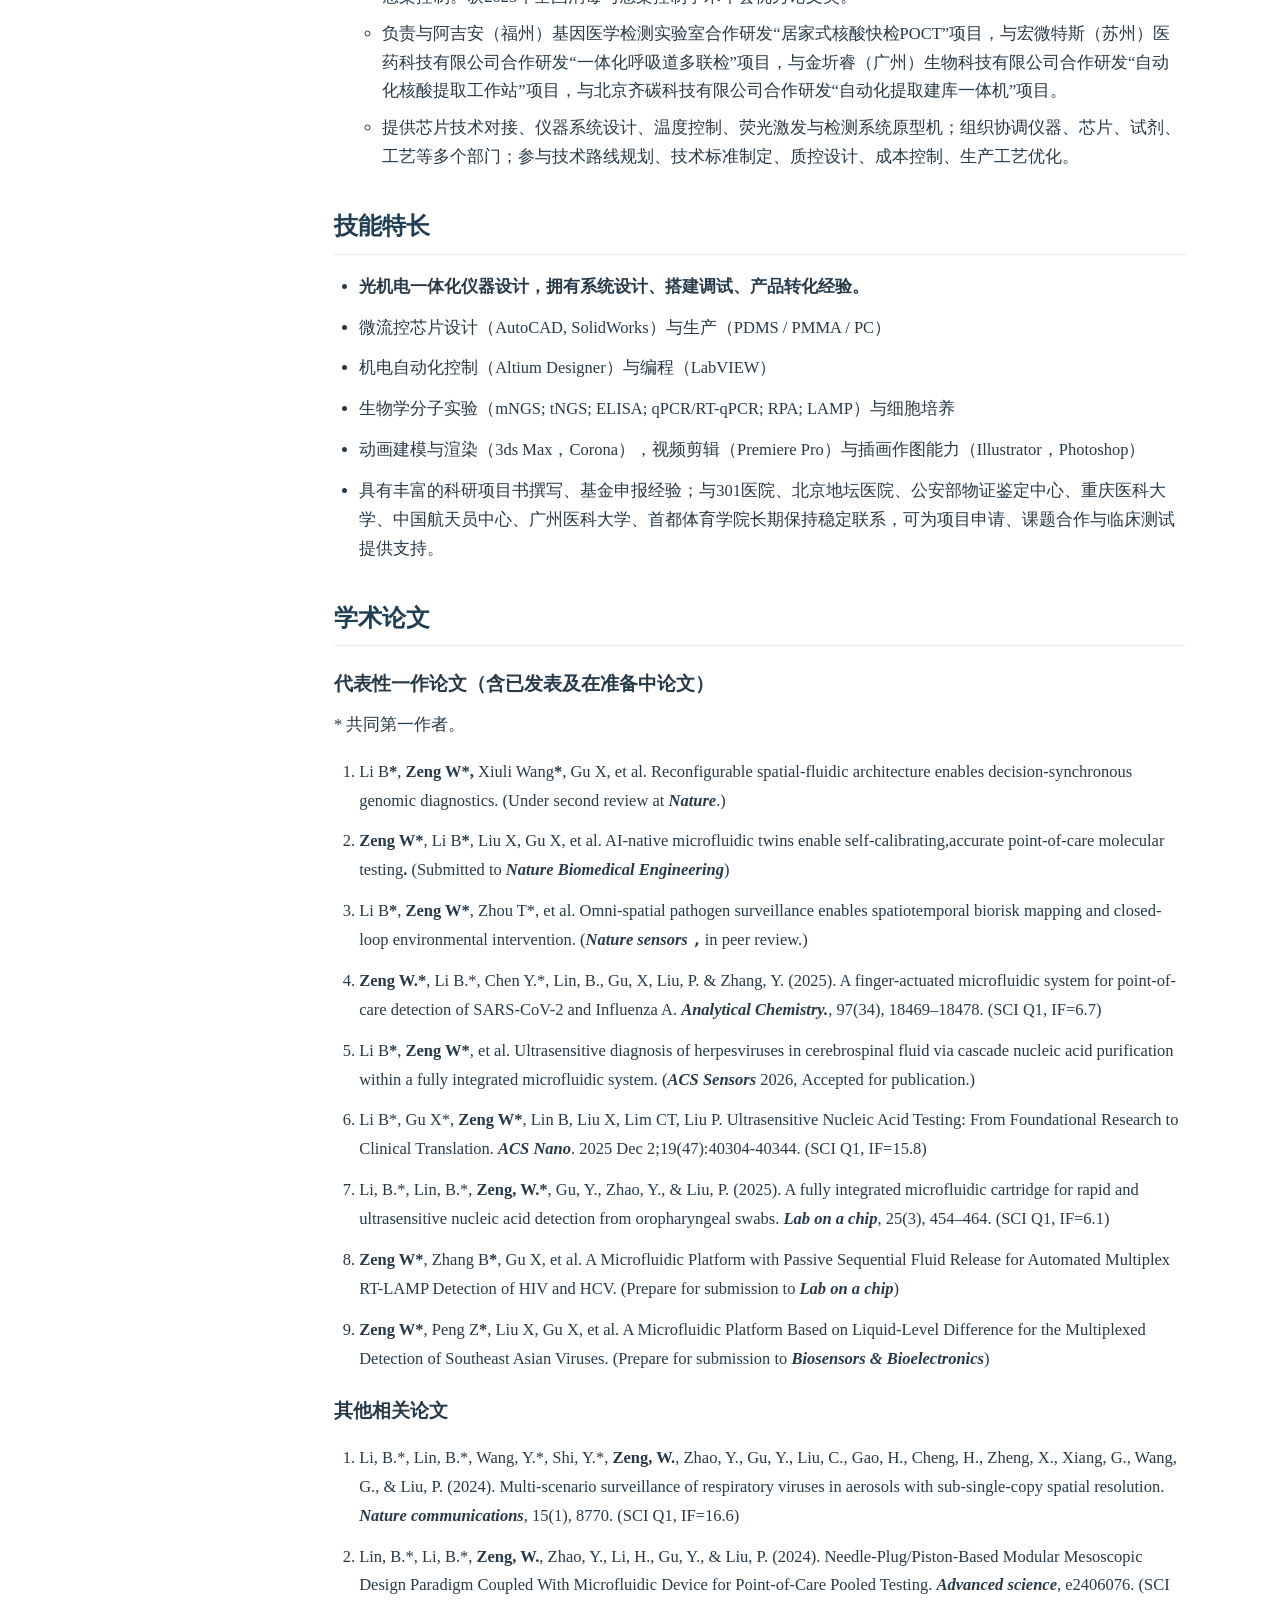
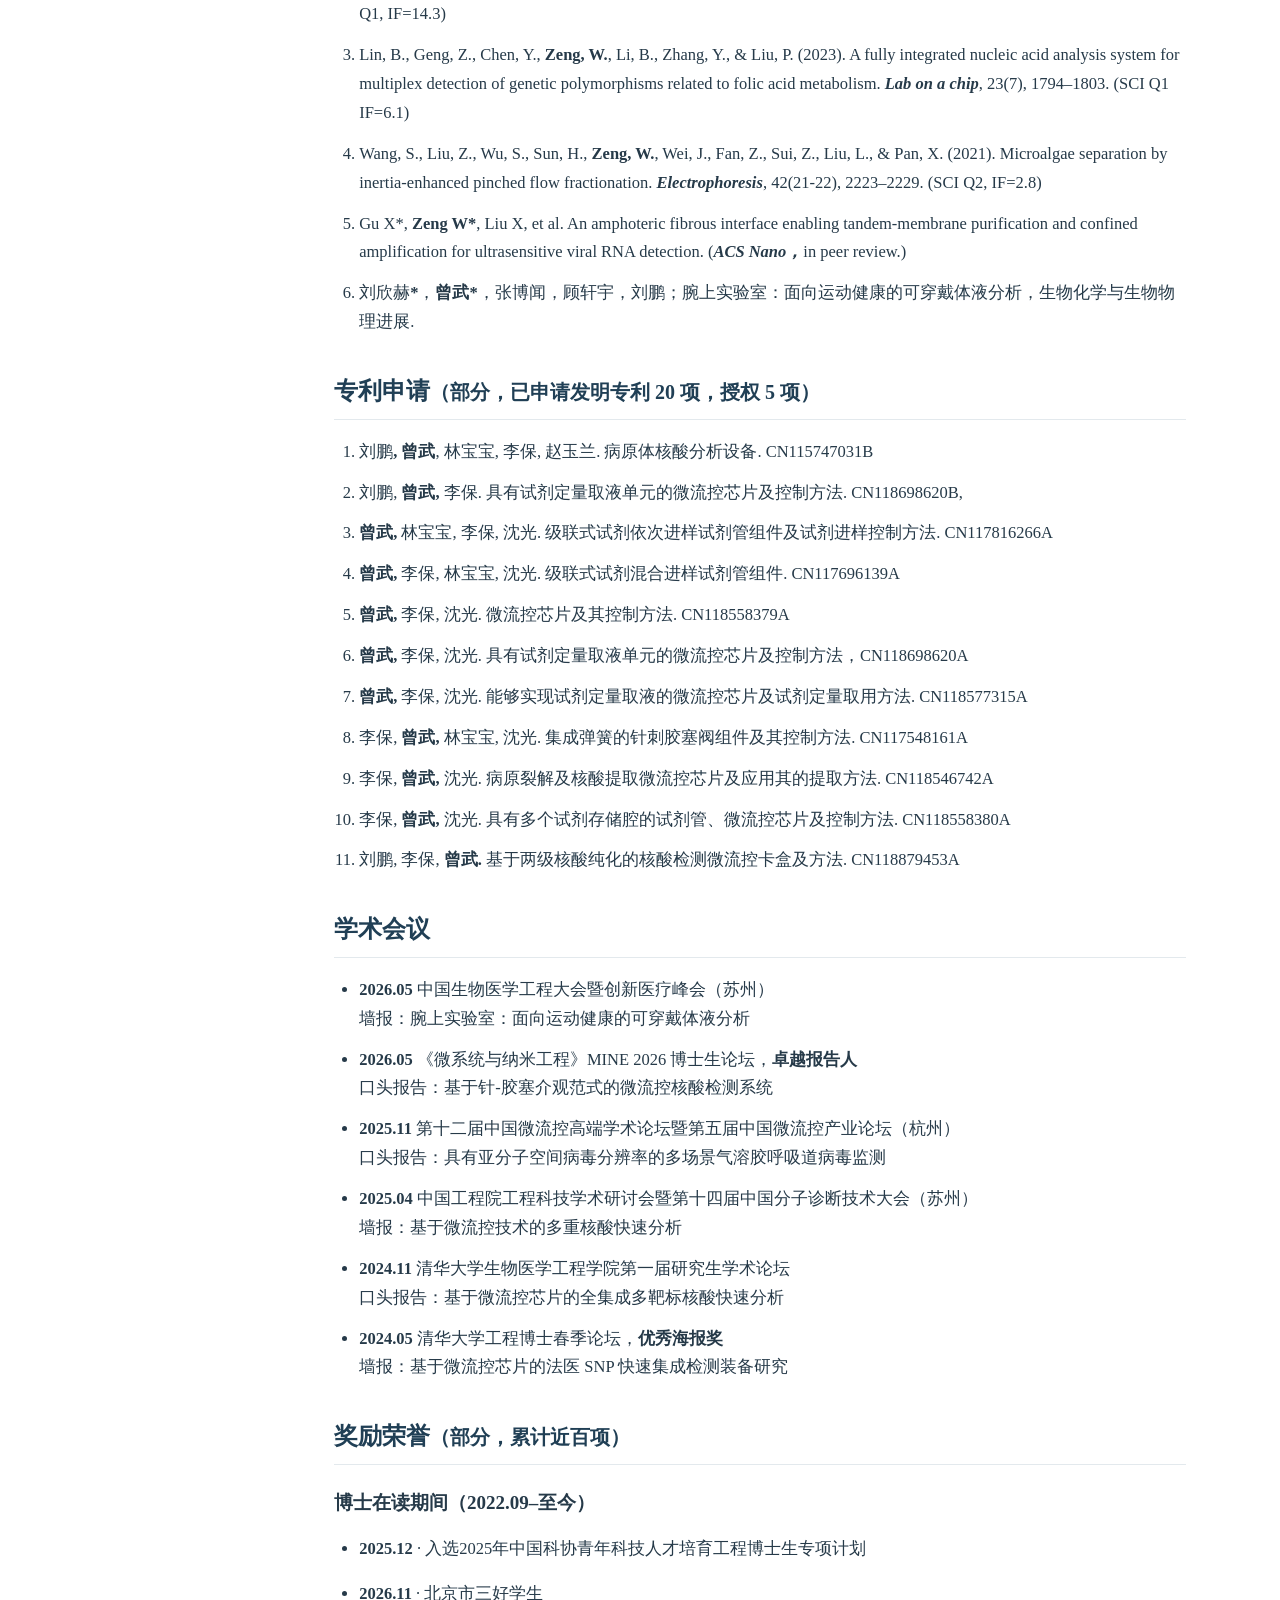
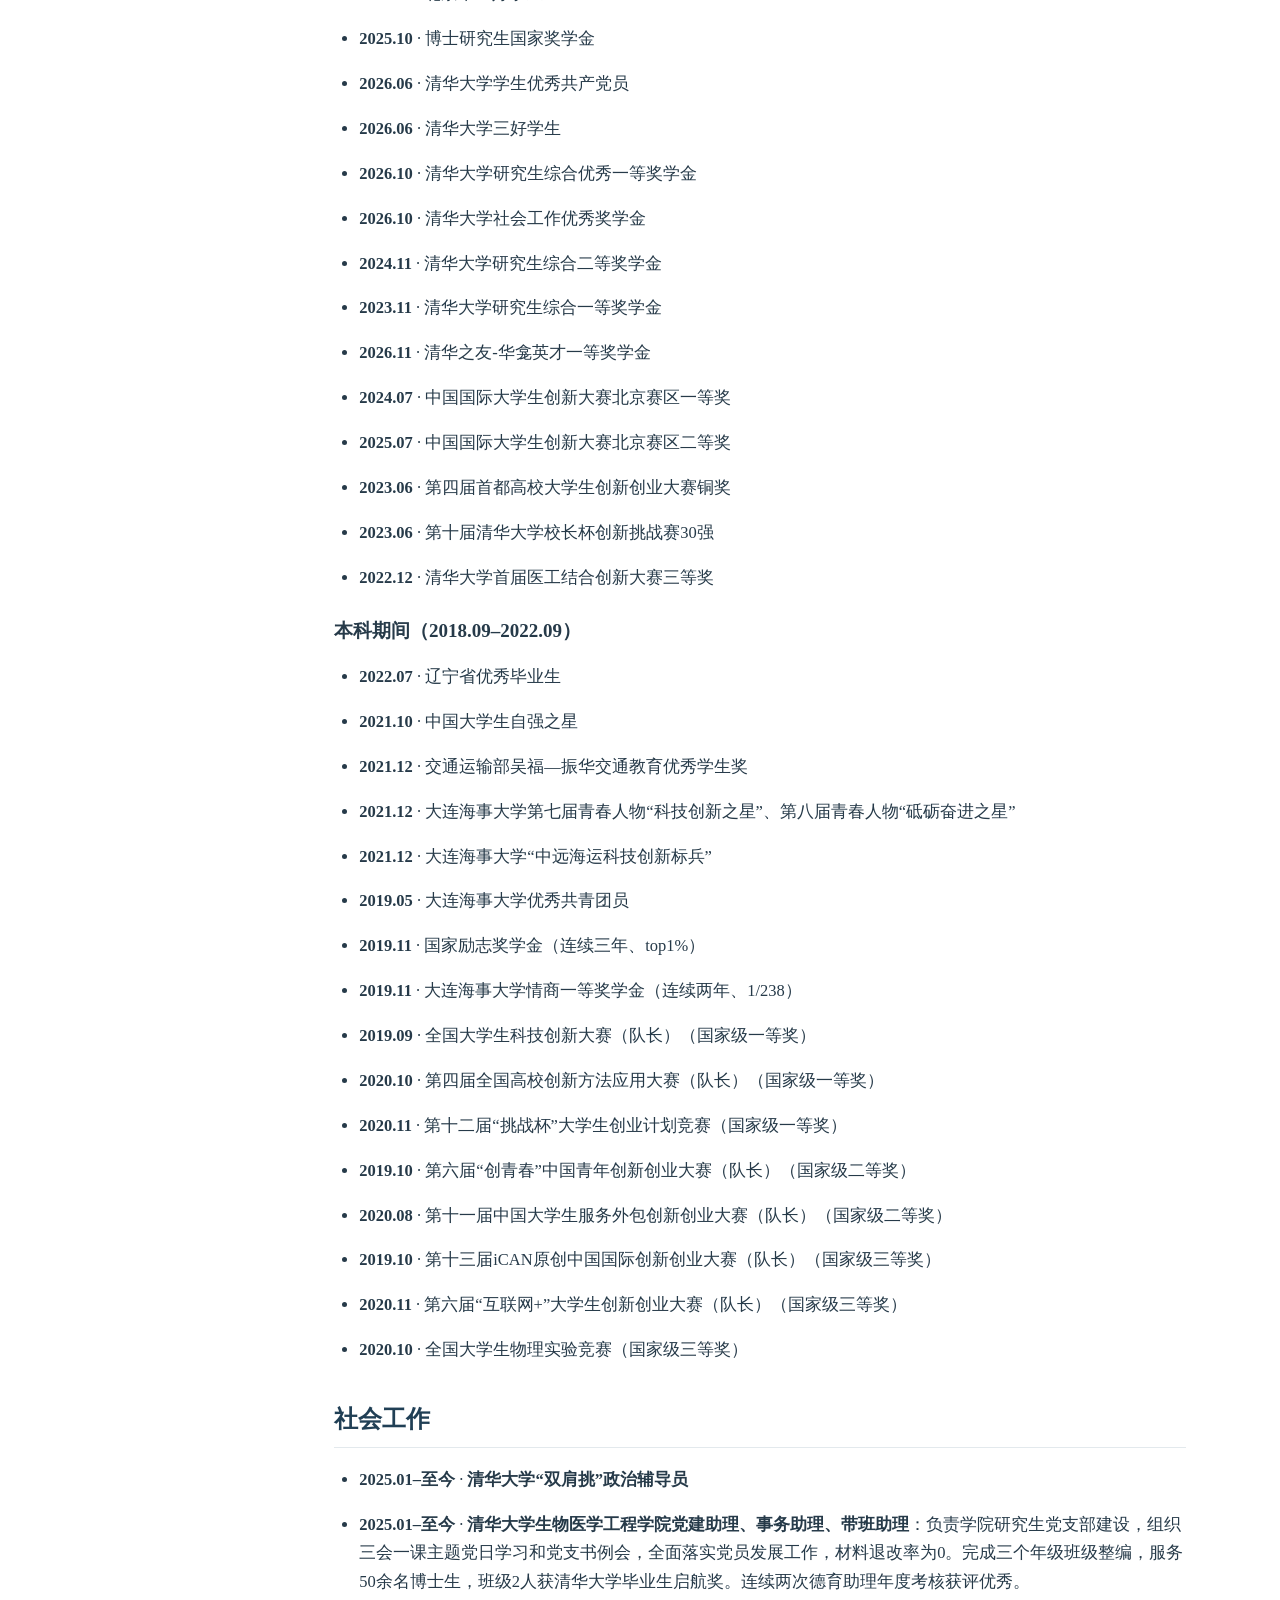
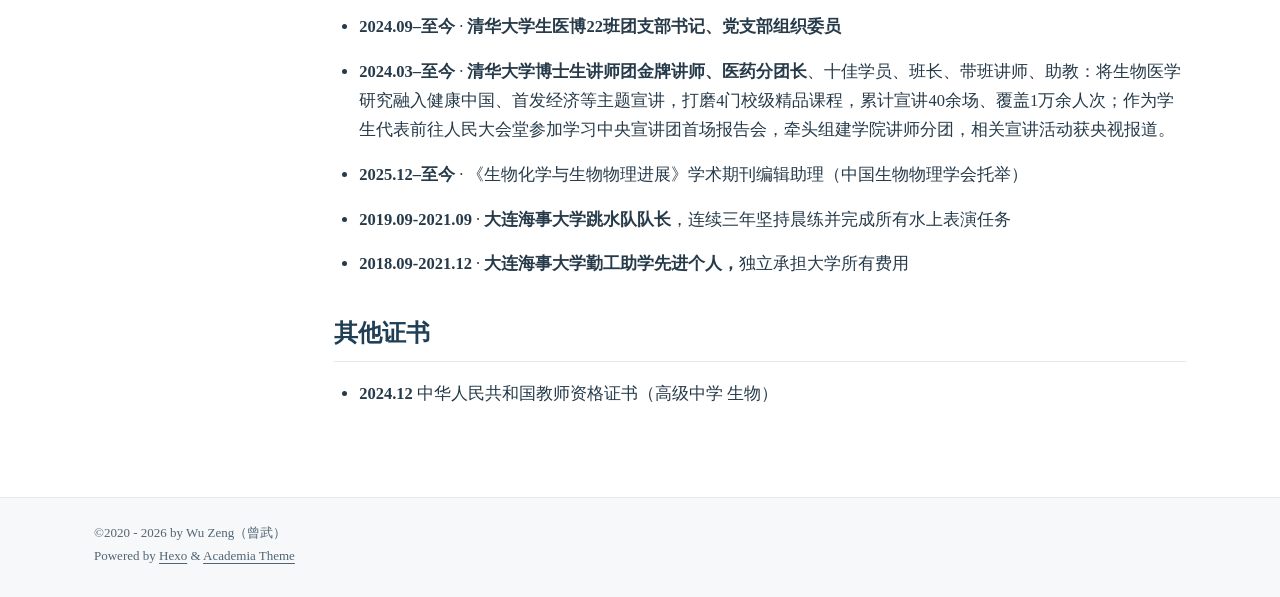
==== commit 090f074c: "Revise CytoNiche scholarship wording across the profile and CV" ====
--- a/index.html
+++ b/index.html
@@ -1,4 +1,4 @@
-<!DOCTYPE html><html lang="zh-CN"><head><meta charset="UTF-8"><meta http-equiv="X-UA-Compatible" content="IE=edge"><meta name="viewport" content="width=device-width, initial-scale=1"><title>曾武 Wu Zeng | 清华大学</title><meta name="author" content="Wu Zeng（曾武）"><meta name="description" content="曾武，清华大学生物医学工程直博生。研究领域包括集成式微流控系统、即时检测、纳米孔测序与自动化建库、类器官培养与药物筛选。"><meta name="theme-color" content="#233e55"><meta name="referrer" content="strict-origin-when-cross-origin"><link rel="canonical" href="https://zengwu.cc/"><link rel="alternate" hreflang="zh-CN" href="https://zengwu.cc/"><link rel="alternate" hreflang="en" href="https://zengwu.cc/About/"><meta property="og:type" content="profile"><meta property="og:title" content="曾武 Wu Zeng | 清华大学"><meta property="og:description" content="曾武，清华大学生物医学工程直博生。研究领域包括集成式微流控系统、即时检测、纳米孔测序与自动化建库、类器官培养与药物筛选。"><meta property="og:url" content="https://zengwu.cc/"><meta property="og:image" content="https://zengwu.cc/img/profile.png"><meta property="og:locale" content="zh_CN"><link rel="shortcut icon" href="/img/favicon.png"><link rel="stylesheet" href="/css/index.css"><link rel="stylesheet" href="/css/academic.css"></head><body id="top"><a class="skip-link" href="#main-content">跳至正文</a><header id="page_header"><div class="header_wrap"><div id="blog_name"><a class="blog_title" id="site-name" href="/">Wu Zeng</a></div><ul class="menus_items"><li class="menus_item"><a class="site-page" href="/"> 主页</a></li><li class="menus_item"><a class="site-page" href="/About/"> English</a></li></ul></div></header><main id="page_main"><div class="side-card sticky"><div class="card-wrap" itemscope itemtype="https://schema.org/Person"><div class="author-avatar"><img class="avatar-img" src="/img/profile.png" alt="曾武 Wu Zeng" width="110" height="110"></div><div class="author-discrip"><h3>Wu Zeng（曾武）</h3><p class="author-bio">PhD Student · Tsinghua University</p></div><div class="author-links"><ul class="social-links"><li><a class="e-social-link" href="https://scholar.google.com/citations?hl=zh-CN&amp;user=HeddSzEAAAAJ" target="_blank" rel="noopener noreferrer">Google Scholar</a></li><li><a class="e-social-link" href="https://orcid.org/0009-0006-3625-1698" target="_blank" rel="noopener noreferrer">ORCID</a></li><li><a class="e-social-link" href="https://www.researchgate.net/profile/Wu-Zeng-8?ev=hdr_xprf" target="_blank" rel="noopener noreferrer">ResearchGate</a></li></ul></div><a class="cv-links" href="/attaches/CV.pdf?v=03933e430756" target="_blank" rel="noopener">简历 PDF · CV (Chinese)</a><p class="profile-updated">更新于 2026 年 11 月 21 日 · 清华大学生物医学工程学院</p></div></div><div class="page" id="main-content" itemscope itemtype="https://schema.org/CreativeWork"><details class="page-toc"><summary>目录</summary><nav aria-label="页面目录"><ol class="toc"><li class="toc-item toc-level-1"><a class="toc-link" href="#%E6%9B%BE%E6%AD%A6"><span class="toc-text">曾武</span></a><ol class="toc-child"><li class="toc-item toc-level-2"><a class="toc-link" href="#%E6%95%99%E8%82%B2%E8%83%8C%E6%99%AF"><span class="toc-text">教育背景</span></a></li><li class="toc-item toc-level-2"><a class="toc-link" href="#%E7%A7%91%E7%A0%94%E7%BB%8F%E5%8E%86"><span class="toc-text">科研经历</span></a></li><li class="toc-item toc-level-2"><a class="toc-link" href="#%E7%A4%BE%E4%BC%81%E5%AE%9E%E4%B9%A0"><span class="toc-text">社企实习</span></a></li><li class="toc-item toc-level-2"><a class="toc-link" href="#%E6%8A%80%E8%83%BD%E7%89%B9%E9%95%BF"><span class="toc-text">技能特长</span></a></li><li class="toc-item toc-level-2"><a class="toc-link" href="#%E5%AD%A6%E6%9C%AF%E8%AE%BA%E6%96%87"><span class="toc-text">学术论文</span></a></li><li class="toc-item toc-level-2"><a class="toc-link" href="#%E4%B8%93%E5%88%A9%E7%94%B3%E8%AF%B7"><span class="toc-text">专利申请（部分，已申请发明专利 20 项，授权 5 项）</span></a></li><li class="toc-item toc-level-2"><a class="toc-link" href="#%E5%AD%A6%E6%9C%AF%E4%BC%9A%E8%AE%AE"><span class="toc-text">学术会议</span></a></li><li class="toc-item toc-level-2"><a class="toc-link" href="#%E5%A5%96%E5%8A%B1%E8%8D%A3%E8%AA%89"><span class="toc-text">奖励荣誉（部分，累计近百项）</span></a></li><li class="toc-item toc-level-2"><a class="toc-link" href="#%E7%A4%BE%E4%BC%9A%E5%B7%A5%E4%BD%9C"><span class="toc-text">社会工作</span></a></li><li class="toc-item toc-level-2"><a class="toc-link" href="#%E5%85%B6%E4%BB%96%E8%AF%81%E4%B9%A6"><span class="toc-text">其他证书</span></a></li></ol></li></ol></nav></details><article><h1 id="曾武"><a href="#曾武" class="headerlink" title="曾武"></a>曾武</h1><p><strong>2026年清华研究生特奖候选人</strong><br><strong>中国大学生自强之星，人民日报、中国青年报等专题报道</strong><br><strong>入选2025年中国科协青年科技人才培育工程博士生专项计划</strong></p>
+<!DOCTYPE html><html lang="zh-CN"><head><meta charset="UTF-8"><meta http-equiv="X-UA-Compatible" content="IE=edge"><meta name="viewport" content="width=device-width, initial-scale=1"><title>曾武 Wu Zeng | 清华大学</title><meta name="author" content="Wu Zeng（曾武）"><meta name="description" content="曾武，清华大学生物医学工程直博生。研究领域包括集成式微流控系统、即时检测、纳米孔测序与自动化建库、类器官培养与药物筛选。"><meta name="theme-color" content="#233e55"><meta name="referrer" content="strict-origin-when-cross-origin"><link rel="canonical" href="https://zengwu.cc/"><link rel="alternate" hreflang="zh-CN" href="https://zengwu.cc/"><link rel="alternate" hreflang="en" href="https://zengwu.cc/About/"><meta property="og:type" content="profile"><meta property="og:title" content="曾武 Wu Zeng | 清华大学"><meta property="og:description" content="曾武，清华大学生物医学工程直博生。研究领域包括集成式微流控系统、即时检测、纳米孔测序与自动化建库、类器官培养与药物筛选。"><meta property="og:url" content="https://zengwu.cc/"><meta property="og:image" content="https://zengwu.cc/img/profile.png"><meta property="og:locale" content="zh_CN"><link rel="shortcut icon" href="/img/favicon.png"><link rel="stylesheet" href="/css/index.css"><link rel="stylesheet" href="/css/academic.css"></head><body id="top"><a class="skip-link" href="#main-content">跳至正文</a><header id="page_header"><div class="header_wrap"><div id="blog_name"><a class="blog_title" id="site-name" href="/">Wu Zeng</a></div><ul class="menus_items"><li class="menus_item"><a class="site-page" href="/"> 主页</a></li><li class="menus_item"><a class="site-page" href="/About/"> English</a></li></ul></div></header><main id="page_main"><div class="side-card sticky"><div class="card-wrap" itemscope itemtype="https://schema.org/Person"><div class="author-avatar"><img class="avatar-img" src="/img/profile.png" alt="曾武 Wu Zeng" width="110" height="110"></div><div class="author-discrip"><h3>Wu Zeng（曾武）</h3><p class="author-bio">PhD Student · Tsinghua University</p></div><div class="author-links"><ul class="social-links"><li><a class="e-social-link" href="https://scholar.google.com/citations?hl=zh-CN&amp;user=HeddSzEAAAAJ" target="_blank" rel="noopener noreferrer">Google Scholar</a></li><li><a class="e-social-link" href="https://orcid.org/0009-0006-3625-1698" target="_blank" rel="noopener noreferrer">ORCID</a></li><li><a class="e-social-link" href="https://www.researchgate.net/profile/Wu-Zeng-8?ev=hdr_xprf" target="_blank" rel="noopener noreferrer">ResearchGate</a></li></ul></div><a class="cv-links" href="/attaches/CV.pdf?v=8d23fd2a8f31" target="_blank" rel="noopener">简历 PDF · CV (Chinese)</a><p class="profile-updated">更新于 2026 年 11 月 21 日 · 清华大学生物医学工程学院</p></div></div><div class="page" id="main-content" itemscope itemtype="https://schema.org/CreativeWork"><details class="page-toc"><summary>目录</summary><nav aria-label="页面目录"><ol class="toc"><li class="toc-item toc-level-1"><a class="toc-link" href="#%E6%9B%BE%E6%AD%A6"><span class="toc-text">曾武</span></a><ol class="toc-child"><li class="toc-item toc-level-2"><a class="toc-link" href="#%E6%95%99%E8%82%B2%E8%83%8C%E6%99%AF"><span class="toc-text">教育背景</span></a></li><li class="toc-item toc-level-2"><a class="toc-link" href="#%E7%A7%91%E7%A0%94%E7%BB%8F%E5%8E%86"><span class="toc-text">科研经历</span></a></li><li class="toc-item toc-level-2"><a class="toc-link" href="#%E7%A4%BE%E4%BC%81%E5%AE%9E%E4%B9%A0"><span class="toc-text">社企实习</span></a></li><li class="toc-item toc-level-2"><a class="toc-link" href="#%E6%8A%80%E8%83%BD%E7%89%B9%E9%95%BF"><span class="toc-text">技能特长</span></a></li><li class="toc-item toc-level-2"><a class="toc-link" href="#%E5%AD%A6%E6%9C%AF%E8%AE%BA%E6%96%87"><span class="toc-text">学术论文</span></a></li><li class="toc-item toc-level-2"><a class="toc-link" href="#%E4%B8%93%E5%88%A9%E7%94%B3%E8%AF%B7"><span class="toc-text">专利申请（部分，已申请发明专利 20 项，授权 5 项）</span></a></li><li class="toc-item toc-level-2"><a class="toc-link" href="#%E5%AD%A6%E6%9C%AF%E4%BC%9A%E8%AE%AE"><span class="toc-text">学术会议</span></a></li><li class="toc-item toc-level-2"><a class="toc-link" href="#%E5%A5%96%E5%8A%B1%E8%8D%A3%E8%AA%89"><span class="toc-text">奖励荣誉（部分，累计近百项）</span></a></li><li class="toc-item toc-level-2"><a class="toc-link" href="#%E7%A4%BE%E4%BC%9A%E5%B7%A5%E4%BD%9C"><span class="toc-text">社会工作</span></a></li><li class="toc-item toc-level-2"><a class="toc-link" href="#%E5%85%B6%E4%BB%96%E8%AF%81%E4%B9%A6"><span class="toc-text">其他证书</span></a></li></ol></li></ol></nav></details><article><h1 id="曾武"><a href="#曾武" class="headerlink" title="曾武"></a>曾武</h1><p><strong>2026年清华研究生特奖候选人</strong><br><strong>中国大学生自强之星，人民日报、中国青年报等专题报道</strong><br><strong>入选2025年中国科协青年科技人才培育工程博士生专项计划</strong></p>
 <p>2002年9月生于湖南省衡阳市，中共党员<br><a href="tel:+8618007476572">+86 180 0747 6572</a> · <a href="mailto:&#122;&#x65;&#x6e;&#103;&#45;&#119;&#x32;&#x32;&#x40;&#x6d;&#x61;&#105;&#108;&#115;&#46;&#116;&#x73;&#105;&#x6e;&#103;&#104;&#x75;&#x61;&#46;&#101;&#x64;&#x75;&#x2e;&#x63;&#110;">zeng-w22@mails.tsinghua.edu.cn</a></p>
 <hr>
 <h2 id="教育背景"><a href="#教育背景" class="headerlink" title="教育背景"></a>教育背景</h2><ul>
@@ -116,7 +116,7 @@
 </li>
 <li><p><strong>2023.11</strong> · 清华大学研究生综合一等奖学金</p>
 </li>
-<li><p><strong>2026.11</strong> · 清华之友-华龛英才奖学金（院设单项一等奖） · 入选学术交流类初评推荐名单</p>
+<li><p><strong>2026.11</strong> · 清华之友-华龛英才一等奖学金</p>
 </li>
 <li><p><strong>2024.07</strong> · 中国国际大学生创新大赛北京赛区一等奖</p>
 </li>
